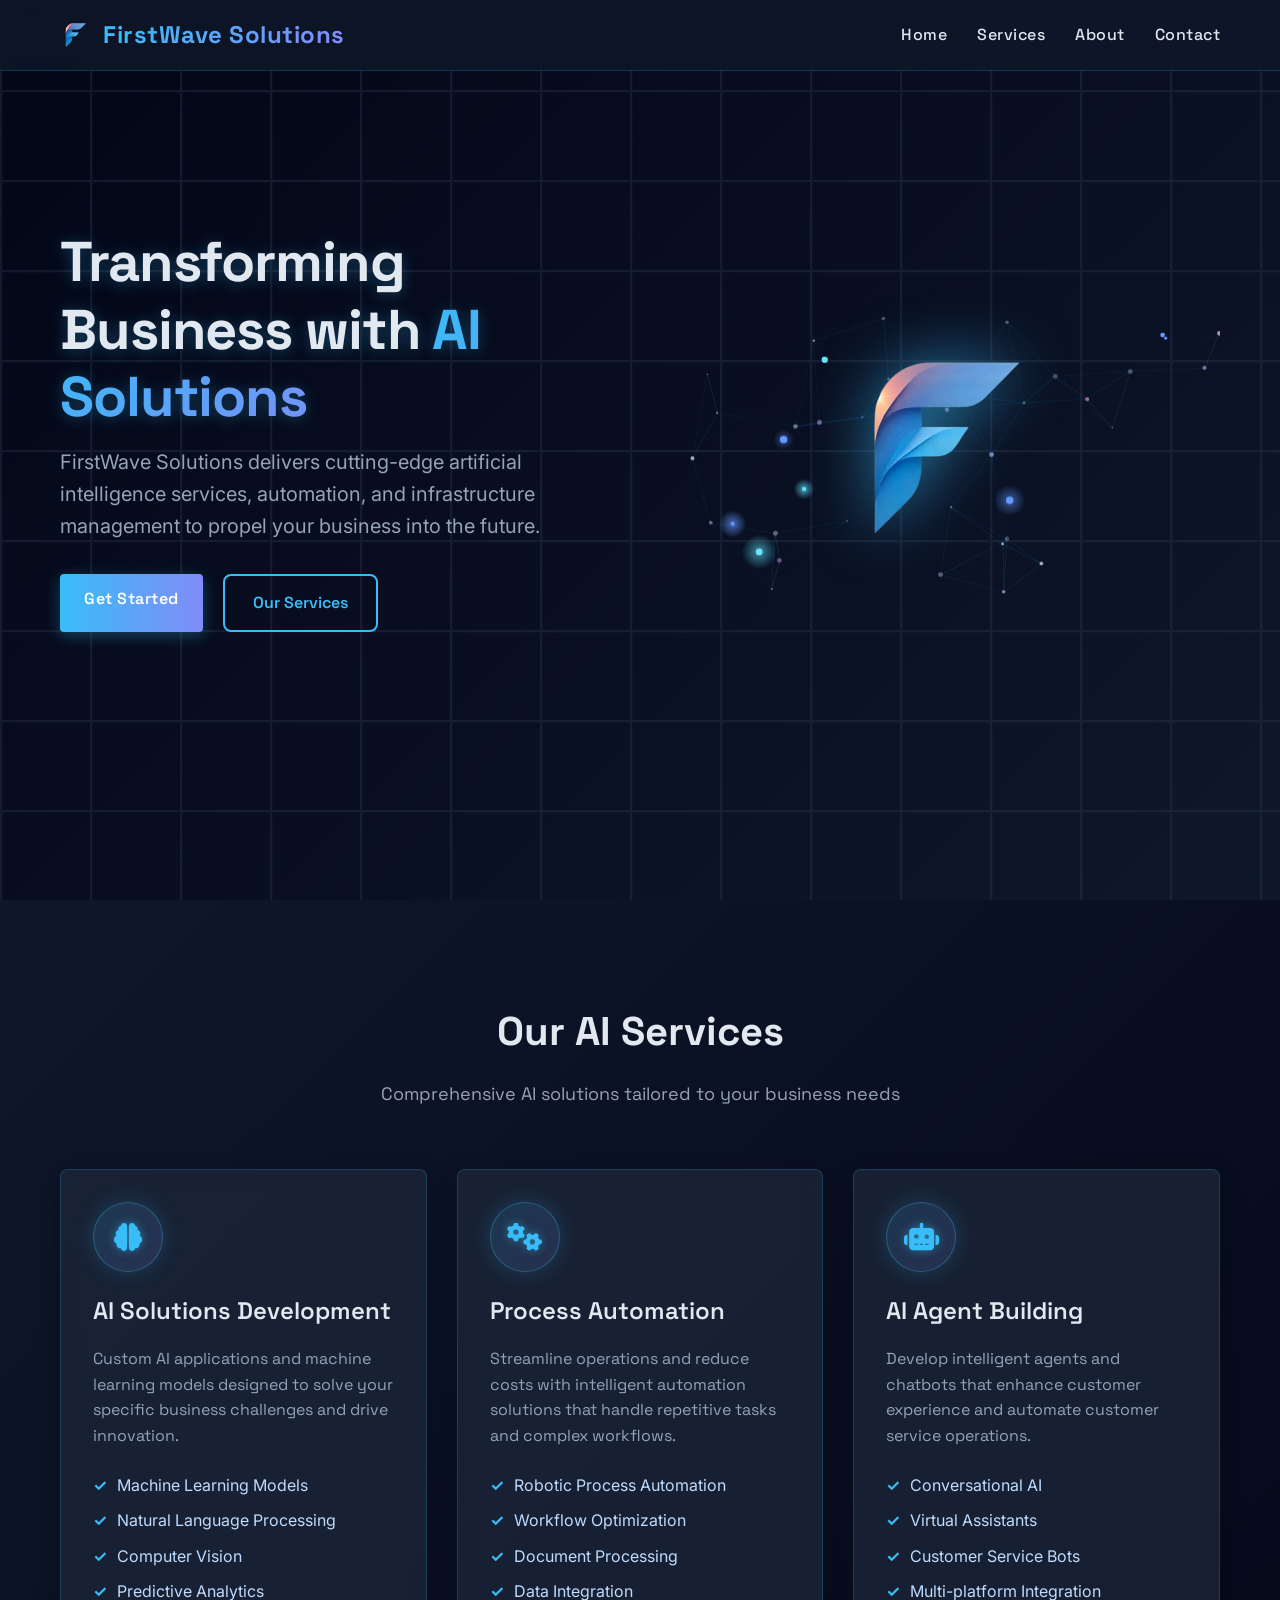
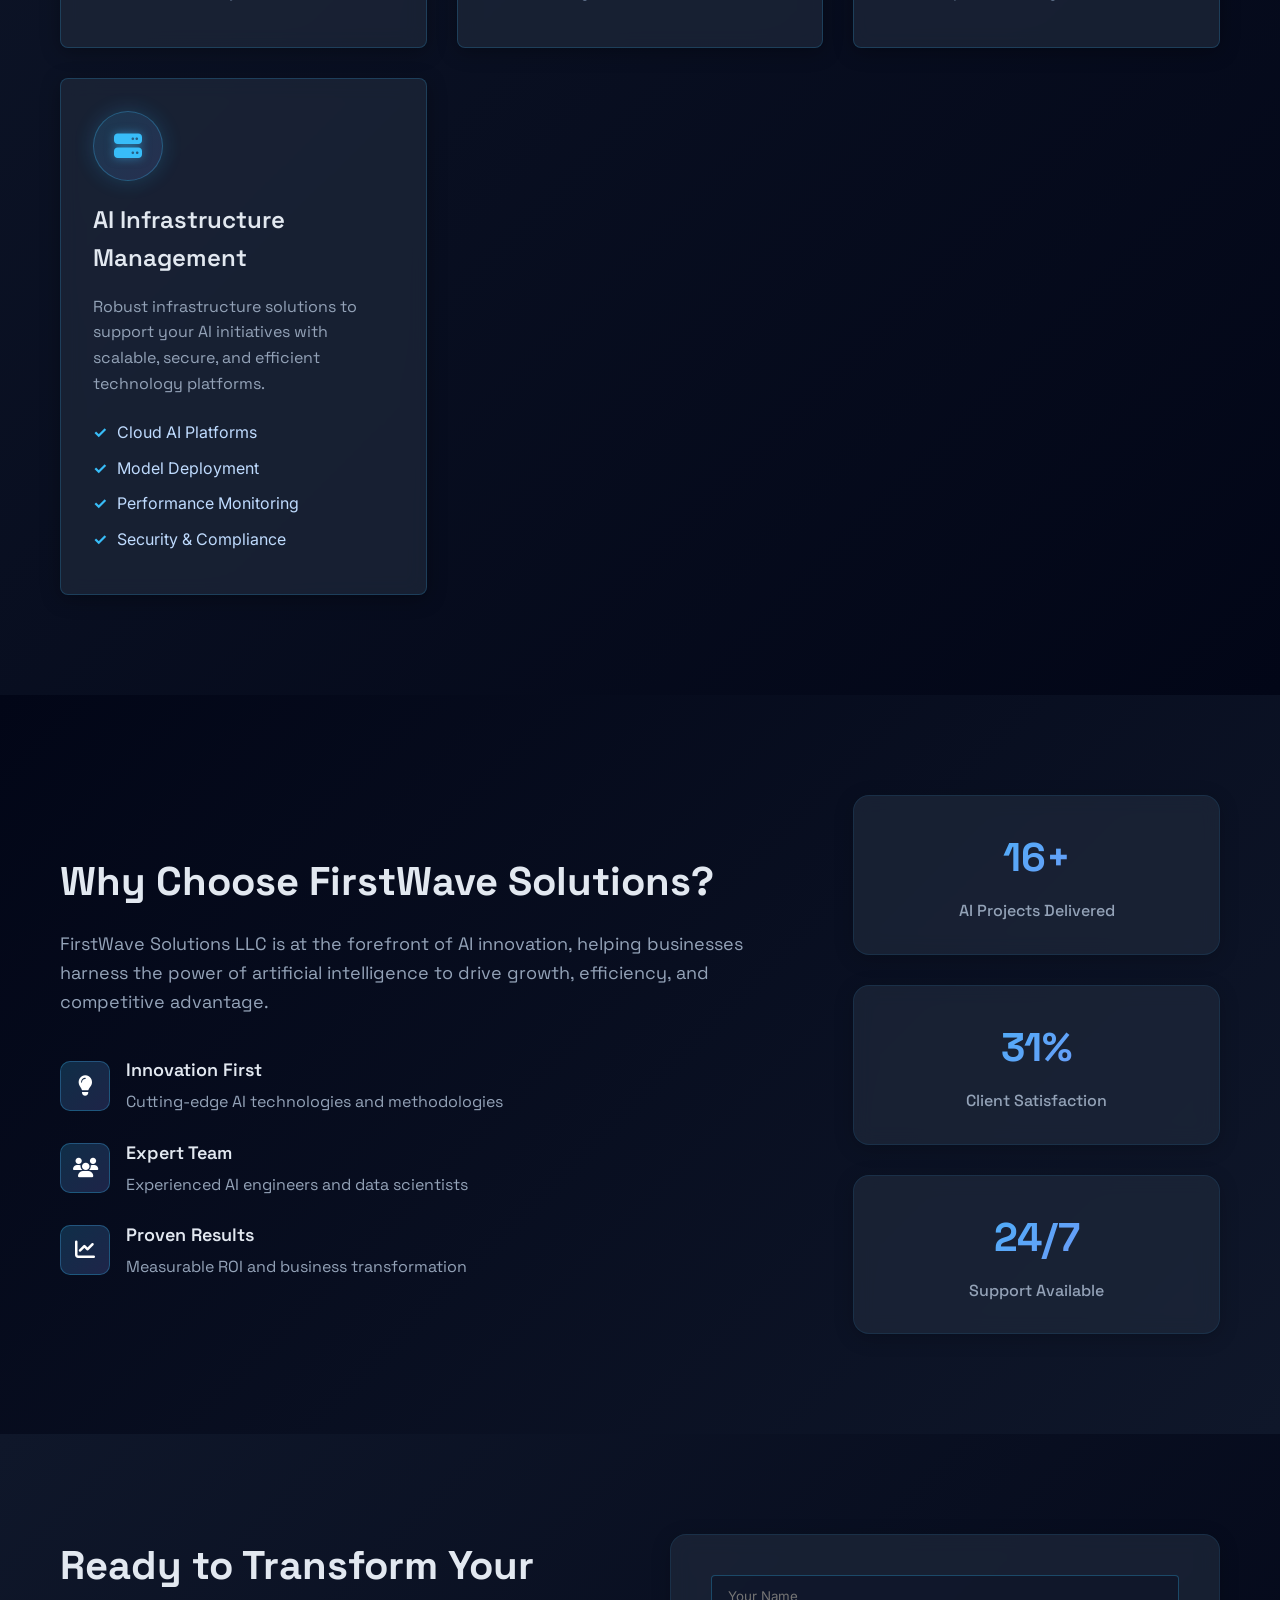
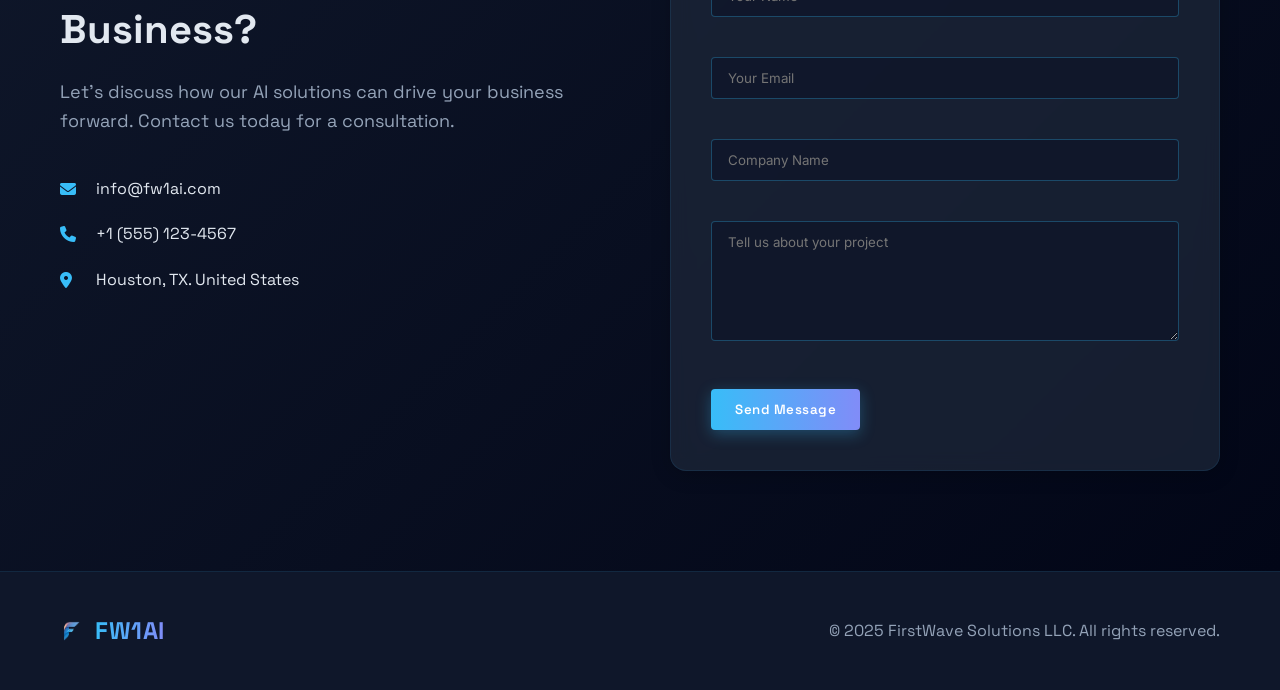
==== index.html @ af3d1470 "Initial commit of FW1AI website with dark theme" ====
<!DOCTYPE html>
<html lang="en">
<head>
    <meta charset="UTF-8">
    <meta name="viewport" content="width=device-width, initial-scale=1.0">
    <title>FirstWave Solutions - Advanced AI Technology & Solutions</title>
    <meta name="description" content="FirstWave Solutions LLC provides cutting-edge AI services, automation, agent building, and AI tech infrastructure management for businesses.">
    <link rel="stylesheet" href="styles.css">
    <link href="https://fonts.googleapis.com/css2?family=Inter:wght@300;400;500;600;700&family=Space+Grotesk:wght@400;500;600;700&display=swap" rel="stylesheet">
    <link rel="stylesheet" href="https://cdnjs.cloudflare.com/ajax/libs/font-awesome/6.4.0/css/all.min.css">
</head>
<body>
    <!-- Navigation -->
    <nav class="navbar">
        <div class="nav-container">
            <div class="nav-logo">
                <img src="assets/images/firstwave-logo.png" alt="FirstWave Solutions" class="logo">
                <span class="logo-text">FirstWave Solutions</span>
            </div>
            <div class="nav-menu">
                <a href="#home" class="nav-link">Home</a>
                <a href="#services" class="nav-link">Services</a>
                <a href="#about" class="nav-link">About</a>
                <a href="#contact" class="nav-link">Contact</a>
            </div>
            <div class="nav-toggle">
                <span class="bar"></span>
                <span class="bar"></span>
                <span class="bar"></span>
            </div>
        </div>
    </nav>

    <!-- Hero Section -->
    <section id="home" class="hero">
        <div class="hero-container">
            <div class="hero-content">
                <h1 class="hero-title">
                    Transforming Business with 
                    <span class="gradient-text">AI Solutions</span>
                </h1>
                <p class="hero-subtitle">
                    FirstWave Solutions delivers cutting-edge artificial intelligence services, 
                    automation, and infrastructure management to propel your business into the future.
                </p>
                <div class="hero-buttons">
                    <a href="#contact" class="btn btn-primary">Get Started</a>
                    <a href="#services" class="btn btn-secondary">Our Services</a>
                </div>
            </div>
            <div class="hero-visual">
                <div class="ai-animation">
                    <img src="assets/images/hero-ai-visual.png" alt="AI Neural Network Visualization" class="hero-ai-image">
                    <div class="floating-elements">
                        <div class="floating-particle"></div>
                        <div class="floating-particle"></div>
                        <div class="floating-particle"></div>
                        <div class="floating-particle"></div>
                    </div>
                </div>
            </div>
        </div>
    </section>

    <!-- Services Section -->
    <section id="services" class="services">
        <div class="container">
            <div class="section-header">
                <h2 class="section-title">Our AI Services</h2>
                <p class="section-subtitle">
                    Comprehensive AI solutions tailored to your business needs
                </p>
            </div>
            <div class="services-grid">
                <div class="service-card">
                    <div class="service-icon">
                        <i class="fas fa-brain"></i>
                    </div>
                    <h3 class="service-title">AI Solutions Development</h3>
                    <p class="service-description">
                        Custom AI applications and machine learning models designed to solve 
                        your specific business challenges and drive innovation.
                    </p>
                    <ul class="service-features">
                        <li>Machine Learning Models</li>
                        <li>Natural Language Processing</li>
                        <li>Computer Vision</li>
                        <li>Predictive Analytics</li>
                    </ul>
                </div>

                <div class="service-card">
                    <div class="service-icon">
                        <i class="fas fa-cogs"></i>
                    </div>
                    <h3 class="service-title">Process Automation</h3>
                    <p class="service-description">
                        Streamline operations and reduce costs with intelligent automation 
                        solutions that handle repetitive tasks and complex workflows.
                    </p>
                    <ul class="service-features">
                        <li>Robotic Process Automation</li>
                        <li>Workflow Optimization</li>
                        <li>Document Processing</li>
                        <li>Data Integration</li>
                    </ul>
                </div>

                <div class="service-card">
                    <div class="service-icon">
                        <i class="fas fa-robot"></i>
                    </div>
                    <h3 class="service-title">AI Agent Building</h3>
                    <p class="service-description">
                        Develop intelligent agents and chatbots that enhance customer 
                        experience and automate customer service operations.
                    </p>
                    <ul class="service-features">
                        <li>Conversational AI</li>
                        <li>Virtual Assistants</li>
                        <li>Customer Service Bots</li>
                        <li>Multi-platform Integration</li>
                    </ul>
                </div>

                <div class="service-card">
                    <div class="service-icon">
                        <i class="fas fa-server"></i>
                    </div>
                    <h3 class="service-title">AI Infrastructure Management</h3>
                    <p class="service-description">
                        Robust infrastructure solutions to support your AI initiatives 
                        with scalable, secure, and efficient technology platforms.
                    </p>
                    <ul class="service-features">
                        <li>Cloud AI Platforms</li>
                        <li>Model Deployment</li>
                        <li>Performance Monitoring</li>
                        <li>Security & Compliance</li>
                    </ul>
                </div>
            </div>
        </div>
    </section>

    <!-- About Section -->
    <section id="about" class="about">
        <div class="container">
            <div class="about-content">
                <div class="about-text">
                    <h2 class="section-title">Why Choose FirstWave Solutions?</h2>
                    <p class="about-description">
                        FirstWave Solutions LLC is at the forefront of AI innovation, helping businesses 
                        harness the power of artificial intelligence to drive growth, efficiency, and 
                        competitive advantage.
                    </p>
                    <div class="about-features">
                        <div class="feature-item">
                            <div class="feature-icon">
                                <i class="fas fa-lightbulb"></i>
                            </div>
                            <div class="feature-content">
                                <h4>Innovation First</h4>
                                <p>Cutting-edge AI technologies and methodologies</p>
                            </div>
                        </div>
                        <div class="feature-item">
                            <div class="feature-icon">
                                <i class="fas fa-users"></i>
                            </div>
                            <div class="feature-content">
                                <h4>Expert Team</h4>
                                <p>Experienced AI engineers and data scientists</p>
                            </div>
                        </div>
                        <div class="feature-item">
                            <div class="feature-icon">
                                <i class="fas fa-chart-line"></i>
                            </div>
                            <div class="feature-content">
                                <h4>Proven Results</h4>
                                <p>Measurable ROI and business transformation</p>
                            </div>
                        </div>
                    </div>
                </div>
                <div class="about-stats">
                    <div class="stat-item">
                        <div class="stat-number">50+</div>
                        <div class="stat-label">AI Projects Delivered</div>
                    </div>
                    <div class="stat-item">
                        <div class="stat-number">95%</div>
                        <div class="stat-label">Client Satisfaction</div>
                    </div>
                    <div class="stat-item">
                        <div class="stat-number">24/7</div>
                        <div class="stat-label">Support Available</div>
                    </div>
                </div>
            </div>
        </div>
    </section>

    <!-- Contact Section -->
    <section id="contact" class="contact">
        <div class="container">
            <div class="contact-content">
                <div class="contact-info">
                    <h2 class="section-title">Ready to Transform Your Business?</h2>
                    <p class="contact-description">
                        Let's discuss how our AI solutions can drive your business forward. 
                        Contact us today for a consultation.
                    </p>
                    <div class="contact-details">
                        <div class="contact-item">
                            <i class="fas fa-envelope"></i>
                            <span>info@fw1ai.com</span>
                        </div>
                        <div class="contact-item">
                            <i class="fas fa-phone"></i>
                            <span>+1 (555) 123-4567</span>
                        </div>
                        <div class="contact-item">
                            <i class="fas fa-map-marker-alt"></i>
                            <span>Houston, TX. United States</span>
                        </div>
                    </div>
                </div>
                <div class="contact-form">
                    <form id="contactForm" action="https://formspree.io/f/mwpqonzw" method="POST">
                        <div class="form-group">
                            <input type="text" id="name" name="name" placeholder="Your Name" required class="form-input">
                        </div>
                        <div class="form-group">
                            <input type="email" id="email" name="email" placeholder="Your Email" required class="form-input">
                        </div>
                        <div class="form-group">
                            <input type="text" id="company" name="company" placeholder="Company Name" class="form-input">
                        </div>
                        <div class="form-group">
                            <textarea id="message" name="message" placeholder="Tell us about your project" rows="5" required class="form-input"></textarea>
                        </div>
                        <!-- Anti-spam honeypot field -->
                        <div style="display: none;">
                            <input type="text" name="_gotcha">
                        </div>
                        <button type="submit" class="btn-primary">Send Message</button>
                    </form>
                </div>
            </div>
        </div>
    </section>

    <!-- Footer -->
    <footer class="footer">
        <div class="container">
            <div class="footer-content">
                <div class="footer-logo">
                    <img src="assets/images/firstwave-logo.png" alt="FirstWave Solutions" class="logo">
                    <span class="logo-text">FW1AI</span>
                </div>
                <div class="footer-text">
                    <p>&copy; 2025 FirstWave Solutions LLC. All rights reserved.</p>
                </div>
            </div>
        </div>
    </footer>

    <script src="script.js"></script>
</body>
</html>
---- styles.css ----
/* Reset and Base Styles */
:root {
    --primary: #38bdf8;
    --primary-dark: #0ea5e9;
    --secondary: #10b981;
    --dark: #0f172a;
    --darker: #020617;
    --light: #e2e8f0;
    --gray: #94a3b8;
    --border: #1e293b;
    --accent: #818cf8;
    --glow: rgba(56, 189, 248, 0.6);
}

* {
    margin: 0;
    padding: 0;
    box-sizing: border-box;
}

body {
    font-family: 'Space Grotesk', 'Inter', sans-serif;
    background-color: var(--dark);
    color: var(--light);
    line-height: 1.6;
    overflow-x: hidden;
    transition: background-color 0.3s ease, color 0.3s ease;
}

.container {
    max-width: 1200px;
    margin: 0 auto;
    padding: 0 20px;
}

/* Navigation */
.navbar {
    position: fixed;
    top: 0;
    width: 100%;
    background: rgba(15, 23, 42, 0.85);
    backdrop-filter: blur(10px);
    z-index: 1000;
    transition: all 0.3s ease;
    border-bottom: 1px solid rgba(59, 130, 246, 0.2);
}

.nav-container {
    max-width: 1200px;
    margin: 0 auto;
    padding: 0 20px;
    display: flex;
    justify-content: space-between;
    align-items: center;
    height: 70px;
}

.nav-logo {
    display: flex;
    align-items: center;
    gap: 12px;
}

.nav-logo .logo {
    height: 40px;
    width: auto;
}

.logo-text {
    font-size: 1.5rem;
    font-weight: 700;
    background: linear-gradient(90deg, var(--primary), var(--accent));
    -webkit-background-clip: text;
    background-clip: text;
    -webkit-text-fill-color: transparent;
    letter-spacing: 0.5px;
    font-family: 'Space Grotesk', sans-serif;
}

.nav-menu {
    display: flex;
    gap: 30px;
}

.nav-link {
    text-decoration: none;
    color: var(--light);
    font-weight: 500;
    transition: color 0.3s ease;
    position: relative;
    letter-spacing: 0.5px;
}

.nav-link:hover {
    color: var(--primary);
}

.nav-link::after {
    content: '';
    position: absolute;
    bottom: -5px;
    left: 0;
    width: 0;
    height: 2px;
    background: linear-gradient(135deg, var(--primary), var(--accent));
    transition: width 0.3s ease;
}

.nav-link:hover::after {
    width: 100%;
}

.nav-toggle {
    display: none;
    flex-direction: column;
    cursor: pointer;
}

.bar {
    width: 25px;
    height: 3px;
    background: var(--light);
    margin: 3px 0;
    transition: 0.3s;
}

/* Hero Section */
.hero {
    position: relative;
    min-height: 100vh;
    display: flex;
    align-items: center;
    background: linear-gradient(135deg, var(--darker) 0%, var(--dark) 100%);
    overflow: hidden;
}

.hero::before {
    content: '';
    position: absolute;
    top: 0;
    left: 0;
    right: 0;
    bottom: 0;
    background: url('data:image/svg+xml,<svg xmlns="http://www.w3.org/2000/svg" viewBox="0 0 100 100"><defs><pattern id="grid" width="10" height="10" patternUnits="userSpaceOnUse"><path d="M 10 0 L 0 0 0 10" fill="none" stroke="%23334155" stroke-width="0.5"/></pattern></defs><rect width="100" height="100" fill="url(%23grid)"/></svg>');
    opacity: 0.3;
}

.hero-container {
    max-width: 1200px;
    margin: 0 auto;
    padding: 0 20px;
    display: grid;
    grid-template-columns: 1fr 1fr;
    gap: 60px;
    align-items: center;
    position: relative;
    z-index: 1;
}

.hero-title {
    font-size: 3.5rem;
    font-weight: 700;
    margin-bottom: 1rem;
    color: var(--light);
    text-shadow: 0 2px 15px rgba(56, 189, 248, 0.3);
    letter-spacing: -0.02em;
    line-height: 1.2;
}

.gradient-text {
    background: linear-gradient(135deg, var(--primary), var(--accent));
    -webkit-background-clip: text;
    background-clip: text;
    -webkit-text-fill-color: transparent;
}

.hero-subtitle {
    font-size: 1.25rem;
    margin-bottom: 2rem;
    color: var(--gray);
    max-width: 600px;
    font-family: 'Inter', sans-serif;
    font-weight: 400;
}

.hero-buttons {
    display: flex;
    gap: 20px;
    margin-bottom: 40px;
}

.btn {
    padding: 14px 28px;
    border-radius: 8px;
    text-decoration: none;
    font-weight: 600;
    transition: all 0.3s ease;
    border: none;
    cursor: pointer;
    font-size: 16px;
    display: inline-flex;
    align-items: center;
    gap: 8px;
}

.btn-primary {
    background: linear-gradient(90deg, var(--primary), var(--accent));
    color: white;
    border: none;
    padding: 0.75rem 1.5rem;
    border-radius: 4px;
    font-weight: 600;
    transition: all 0.3s ease;
    display: inline-block;
    text-decoration: none;
    cursor: pointer;
    position: relative;
    overflow: hidden;
    z-index: 1;
    box-shadow: 0 4px 15px rgba(56, 189, 248, 0.3);
    font-family: 'Space Grotesk', sans-serif;
    letter-spacing: 0.5px;
}

.btn-primary::before {
    content: '';
    position: absolute;
    top: 0;
    left: 0;
    width: 100%;
    height: 100%;
    background: linear-gradient(90deg, var(--accent), var(--primary));
    z-index: -1;
    opacity: 0;
    transition: opacity 0.3s ease;
}

.btn-primary:hover {
    box-shadow: 0 5px 15px rgba(56, 189, 248, 0.4);
    transform: translateY(-2px);
}

.btn-primary:hover::before {
    opacity: 1;
}

.btn-secondary {
    background: transparent;
    color: var(--primary);
    border: 2px solid var(--primary);
}

.btn-secondary:hover {
    background: var(--primary);
    color: white;
    transform: translateY(-2px);
}

/* AI Animation */
.hero-visual {
    display: flex;
    justify-content: center;
    align-items: center;
}

.ai-animation {
    width: 500px;
    height: 500px;
    position: relative;
    display: flex;
    justify-content: center;
    align-items: center;
}

.hero-ai-image {
    width: 100%;
    height: 100%;
    object-fit: contain;
    animation: float 6s ease-in-out infinite;
    filter: drop-shadow(0 10px 30px rgba(59, 130, 246, 0.3));
}

.floating-elements {
    position: absolute;
    top: 0;
    left: 0;
    width: 100%;
    height: 100%;
    pointer-events: none;
}

.floating-particle {
    position: absolute;
    width: 8px;
    height: 8px;
    background: linear-gradient(135deg, var(--primary), var(--accent));
    border-radius: 50%;
    animation: floatParticle 4s ease-in-out infinite;
    opacity: 0.7;
    box-shadow: 0 0 15px rgba(56, 189, 248, 0.6);
}

.floating-particle:nth-child(1) {
    top: 20%;
    left: 10%;
    animation-delay: 0s;
    animation-duration: 5s;
}

.floating-particle:nth-child(2) {
    top: 60%;
    right: 15%;
    animation-delay: 1s;
    animation-duration: 4s;
}

.floating-particle:nth-child(3) {
    bottom: 30%;
    left: 20%;
    animation-delay: 2s;
    animation-duration: 6s;
}

.floating-particle:nth-child(4) {
    top: 40%;
    right: 30%;
    animation-delay: 3s;
    animation-duration: 4.5s;
}

@keyframes float {
    0%, 100% { 
        transform: translateY(0px) rotate(0deg);
    }
    50% { 
        transform: translateY(-20px) rotate(2deg);
    }
}

@keyframes floatParticle {
    0%, 100% { 
        transform: translateY(0px) scale(1);
        opacity: 0.7;
    }
    50% { 
        transform: translateY(-30px) scale(1.2);
        opacity: 1;
    }
}

/* Services Section */
.services {
    padding: 100px 0;
    background: linear-gradient(135deg, var(--dark) 0%, var(--darker) 100%);
    position: relative;
    overflow: hidden;
}

.section-header {
    text-align: center;
    margin-bottom: 60px;
}

.section-title {
    font-size: 2.5rem;
    font-weight: 700;
    color: var(--light);
    margin-bottom: 16px;
}

.section-subtitle {
    font-size: 1.125rem;
    color: var(--gray);
    max-width: 600px;
    margin: 0 auto;
}

.services-grid {
    display: grid;
    grid-template-columns: repeat(auto-fit, minmax(280px, 1fr));
    gap: 30px;
    margin-top: 40px;
}

.service-card {
    background: rgba(30, 41, 59, 0.7);
    border-radius: 8px;
    padding: 2rem;
    height: 100%;
    transition: transform 0.3s ease, box-shadow 0.3s ease, border-color 0.3s ease;
    border: 1px solid rgba(56, 189, 248, 0.2);
    backdrop-filter: blur(10px);
    position: relative;
    overflow: hidden;
    box-shadow: 0 4px 20px rgba(0, 0, 0, 0.3);
}

.service-card::before {
    content: '';
    position: absolute;
    top: 0;
    left: 0;
    width: 100%;
    height: 3px;
    background: linear-gradient(90deg, var(--primary), var(--accent));
    transform: scaleX(0);
    transform-origin: left;
    transition: transform 0.5s ease;
    opacity: 0.8;
}

.service-card:hover {
    transform: translateY(-5px);
    box-shadow: 0 10px 25px rgba(56, 189, 248, 0.2);
    border-color: rgba(56, 189, 248, 0.4);
}

.service-card:hover::before {
    transform: scaleX(1);
}

.service-icon {
    width: 70px;
    height: 70px;
    background: linear-gradient(135deg, rgba(56, 189, 248, 0.15), rgba(129, 140, 248, 0.15));
    border-radius: 50%;
    display: flex;
    align-items: center;
    justify-content: center;
    margin-bottom: 20px;
    border: 1px solid rgba(56, 189, 248, 0.3);
    box-shadow: 0 0 20px rgba(56, 189, 248, 0.2);
    transition: all 0.3s ease;
}

.service-card:hover .service-icon {
    transform: scale(1.05);
    box-shadow: 0 0 25px rgba(56, 189, 248, 0.4);
    border-color: rgba(56, 189, 248, 0.5);
}

.service-icon i {
    font-size: 28px;
    color: var(--primary);
    text-shadow: 0 0 10px rgba(56, 189, 248, 0.5);
}

.service-title {
    font-size: 1.5rem;
    font-weight: 600;
    color: var(--light);
    margin-bottom: 16px;
}

.service-description {
    color: var(--gray);
    margin-bottom: 24px;
    line-height: 1.6;
}

.service-features {
    list-style-type: none;
    color: var(--light);
    margin-top: 15px;
}

.service-features li {
    color: #bfdbfe;
    margin-bottom: 10px;
    position: relative;
    padding-left: 24px;
    font-family: 'Inter', sans-serif;
}

.service-features li::before {
    content: '✓';
    position: absolute;
    left: 0;
    color: var(--primary);
    font-weight: bold;
}

/* About Section */
.about {
    padding: 100px 0;
    background: linear-gradient(135deg, var(--darker) 0%, var(--dark) 100%);
    position: relative;
    overflow: hidden;
}

.about-content {
    display: grid;
    grid-template-columns: 2fr 1fr;
    gap: 60px;
    align-items: center;
}

.about-description {
    font-size: 1.125rem;
    color: var(--gray);
    margin-bottom: 40px;
    line-height: 1.6;
}

.about-features {
    display: flex;
    flex-direction: column;
    gap: 24px;
}

.feature-item {
    display: flex;
    align-items: center;
    gap: 16px;
}

.feature-icon {
    width: 50px;
    height: 50px;
    background: linear-gradient(135deg, rgba(56, 189, 248, 0.2), rgba(129, 140, 248, 0.2));
    border-radius: 10px;
    display: flex;
    align-items: center;
    justify-content: center;
    flex-shrink: 0;
    border: 1px solid rgba(56, 189, 248, 0.3);
}

.feature-icon i {
    font-size: 20px;
    color: white;
}

.feature-content h4 {
    font-size: 1.125rem;
    font-weight: 600;
    color: var(--light);
    margin-bottom: 4px;
}

.feature-content p {
    color: var(--gray);
}

.about-stats {
    display: flex;
    flex-direction: column;
    gap: 30px;
}

.stat-item {
    text-align: center;
    padding: 30px 20px;
    background: rgba(30, 41, 59, 0.7);
    border-radius: 16px;
    box-shadow: 0 4px 20px rgba(0, 0, 0, 0.2);
    border: 1px solid rgba(56, 189, 248, 0.1);
    backdrop-filter: blur(10px);
}

.stat-number {
    font-size: 2.5rem;
    font-weight: 700;
    background: linear-gradient(135deg, var(--primary), var(--accent));
    -webkit-background-clip: text;
    background-clip: text;
    -webkit-text-fill-color: transparent;
    margin-bottom: 8px;
}

.stat-label {
    color: var(--gray);
    font-weight: 500;
}

/* Contact Section */
.contact {
    padding: 100px 0;
    background: linear-gradient(135deg, var(--dark) 0%, var(--darker) 100%);
    position: relative;
    overflow: hidden;
}

.contact-content {
    display: grid;
    grid-template-columns: 1fr 1fr;
    gap: 60px;
    align-items: start;
}

.contact-description {
    font-size: 1.125rem;
    color: var(--gray);
    margin-bottom: 40px;
    line-height: 1.6;
}

.contact-details {
    display: flex;
    flex-direction: column;
    gap: 20px;
}

.contact-item {
    display: flex;
    align-items: center;
    gap: 16px;
    color: var(--light);
}

.contact-item i {
    width: 20px;
    color: var(--primary);
}

.contact-form {
    background: rgba(30, 41, 59, 0.7);
    padding: 40px;
    border-radius: 16px;
    border: 1px solid rgba(56, 189, 248, 0.1);
    backdrop-filter: blur(10px);
    box-shadow: 0 4px 20px rgba(0, 0, 0, 0.2);
}

.form-group {
    margin-bottom: 24px;
}

.form-input {
    width: 100%;
    padding: 0.75rem 1rem;
    border-radius: 4px;
    border: 1px solid rgba(56, 189, 248, 0.3);
    background-color: rgba(15, 23, 42, 0.8);
    color: var(--light);
    margin-bottom: 1rem;
    transition: border-color 0.3s ease, box-shadow 0.3s ease;
    font-family: 'Inter', sans-serif;
}

textarea.form-input {
    resize: vertical;
    min-height: 120px;
}

/* Form message styles */
.form-message {
    padding: 12px 16px;
    margin: 15px 0;
    border-radius: 4px;
    font-family: 'Inter', sans-serif;
    animation: fadeIn 0.3s ease;
    transition: opacity 0.5s ease;
}

.form-message-success {
    background-color: rgba(16, 185, 129, 0.15);
    border: 1px solid rgba(16, 185, 129, 0.3);
    color: #34d399;
}

.form-message-error {
    background-color: rgba(239, 68, 68, 0.15);
    border: 1px solid rgba(239, 68, 68, 0.3);
    color: #f87171;
}

.form-message-fade-out {
    opacity: 0;
}

@keyframes fadeIn {
    from { opacity: 0; transform: translateY(-10px); }
    to { opacity: 1; transform: translateY(0); }
}

.form-input:focus {
    outline: none;
    border-color: var(--primary);
    box-shadow: 0 0 0 3px rgba(56, 189, 248, 0.2);
    background-color: rgba(15, 23, 42, 0.95);
}

/* Footer */
.footer {
    background: #0f172a;
    padding: 40px 0;
    border-top: 1px solid rgba(56, 189, 248, 0.1);
}

.footer-content {
    display: flex;
    justify-content: space-between;
    align-items: center;
}

.footer-logo {
    display: flex;
    align-items: center;
    gap: 12px;
}

.footer-logo .logo {
    height: 30px;
    width: auto;
}

.footer-logo .logo-text {
    color: white;
}

.footer-text p {
    color: #94a3b8;
}

/* Responsive Design */
@media (max-width: 768px) {
    .nav-menu {
        position: fixed;
        left: -100%;
        top: 70px;
        flex-direction: column;
        background-color: white;
        width: 100%;
        text-align: center;
        transition: 0.3s;
        box-shadow: 0 10px 27px rgba(0, 0, 0, 0.05);
        padding: 20px 0;
    }

    .nav-menu.active {
        left: 0;
    }

    .nav-toggle {
        display: flex;
    }

    .hero-container {
        grid-template-columns: 1fr;
        text-align: center;
        gap: 40px;
    }

    .hero-title {
        font-size: 2.5rem;
    }

    .hero-buttons {
        justify-content: center;
        flex-wrap: wrap;
    }

    .ai-animation {
        width: 350px;
        height: 350px;
    }

    .about-content {
        grid-template-columns: 1fr;
        gap: 40px;
    }

    .about-stats {
        flex-direction: row;
        justify-content: space-around;
    }

    .contact-content {
        grid-template-columns: 1fr;
        gap: 40px;
    }

    .footer-content {
        flex-direction: column;
        gap: 20px;
        text-align: center;
    }

    .services-grid {
        grid-template-columns: 1fr;
    }
}

@media (max-width: 480px) {
    .hero-title {
        font-size: 2rem;
    }

    .section-title {
        font-size: 2rem;
    }

    .about-stats {
        flex-direction: column;
    }

    .contact-form {
        padding: 30px 20px;
    }
}
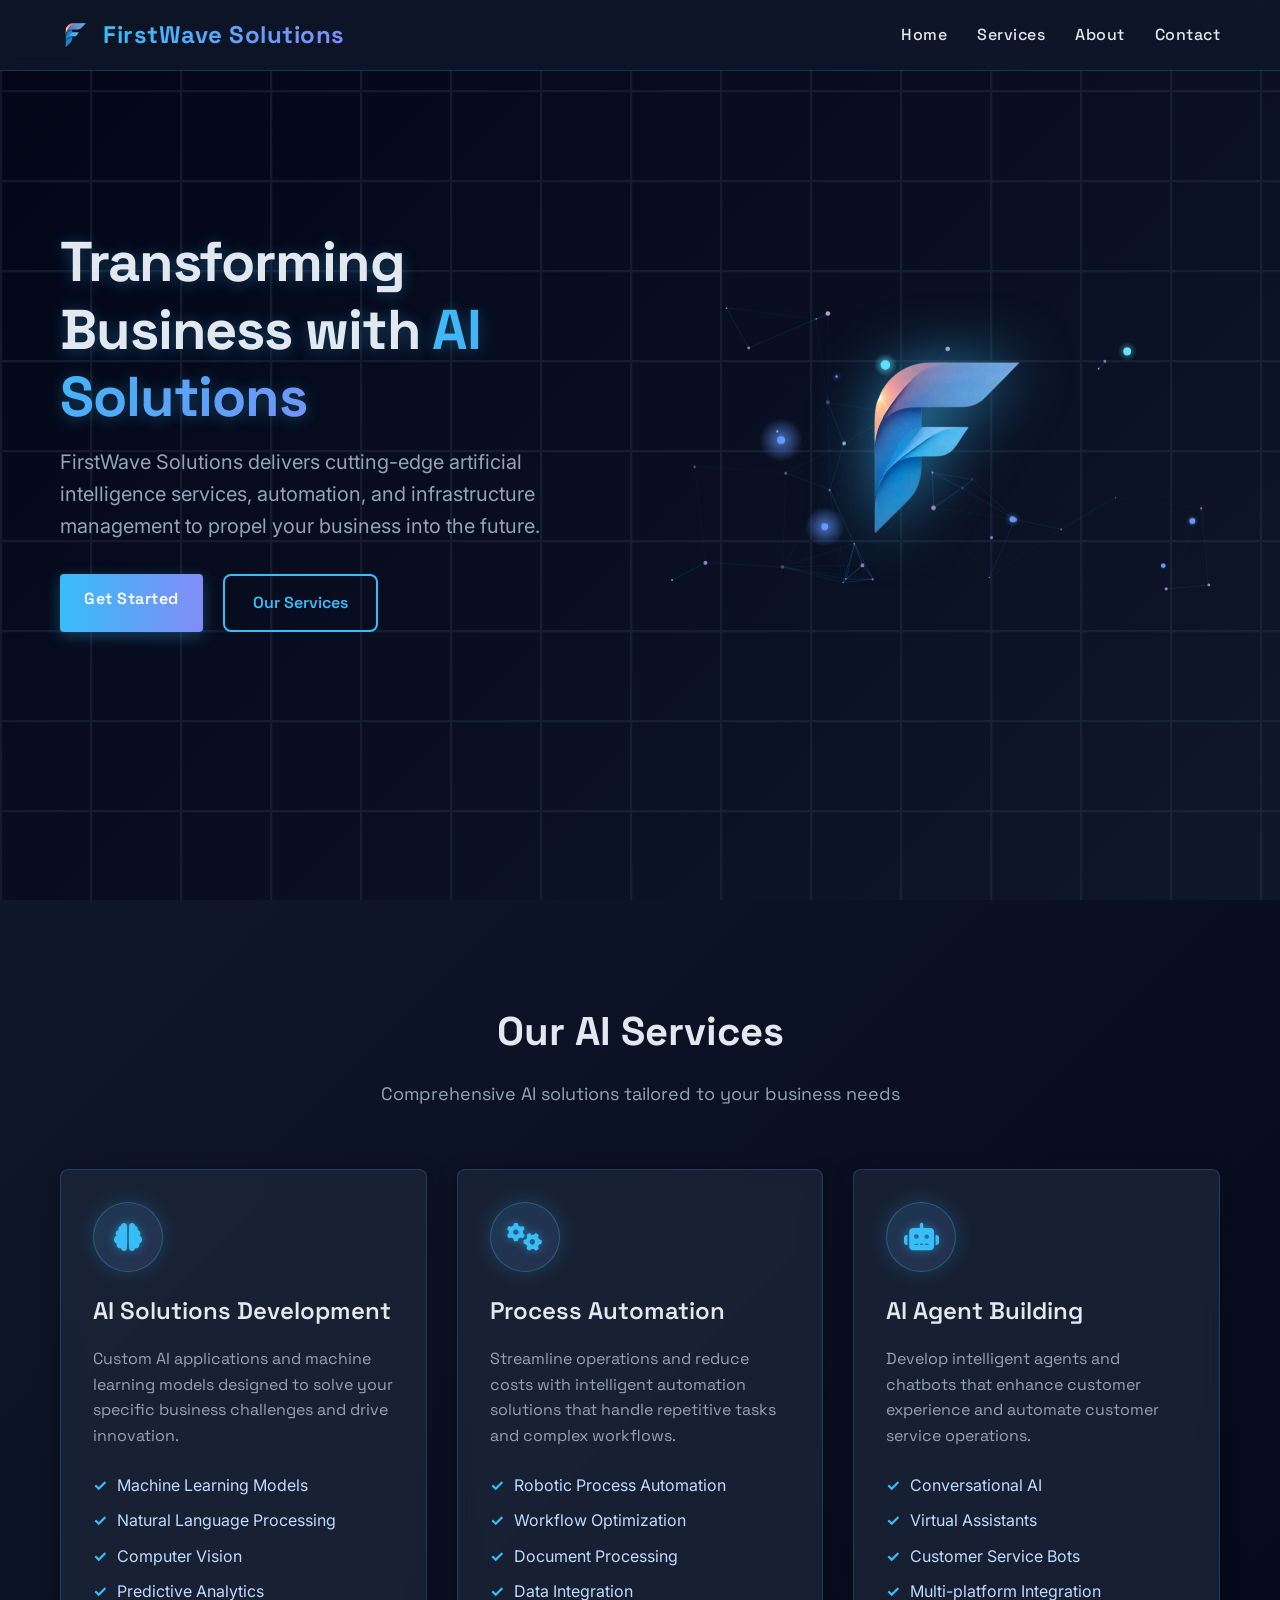
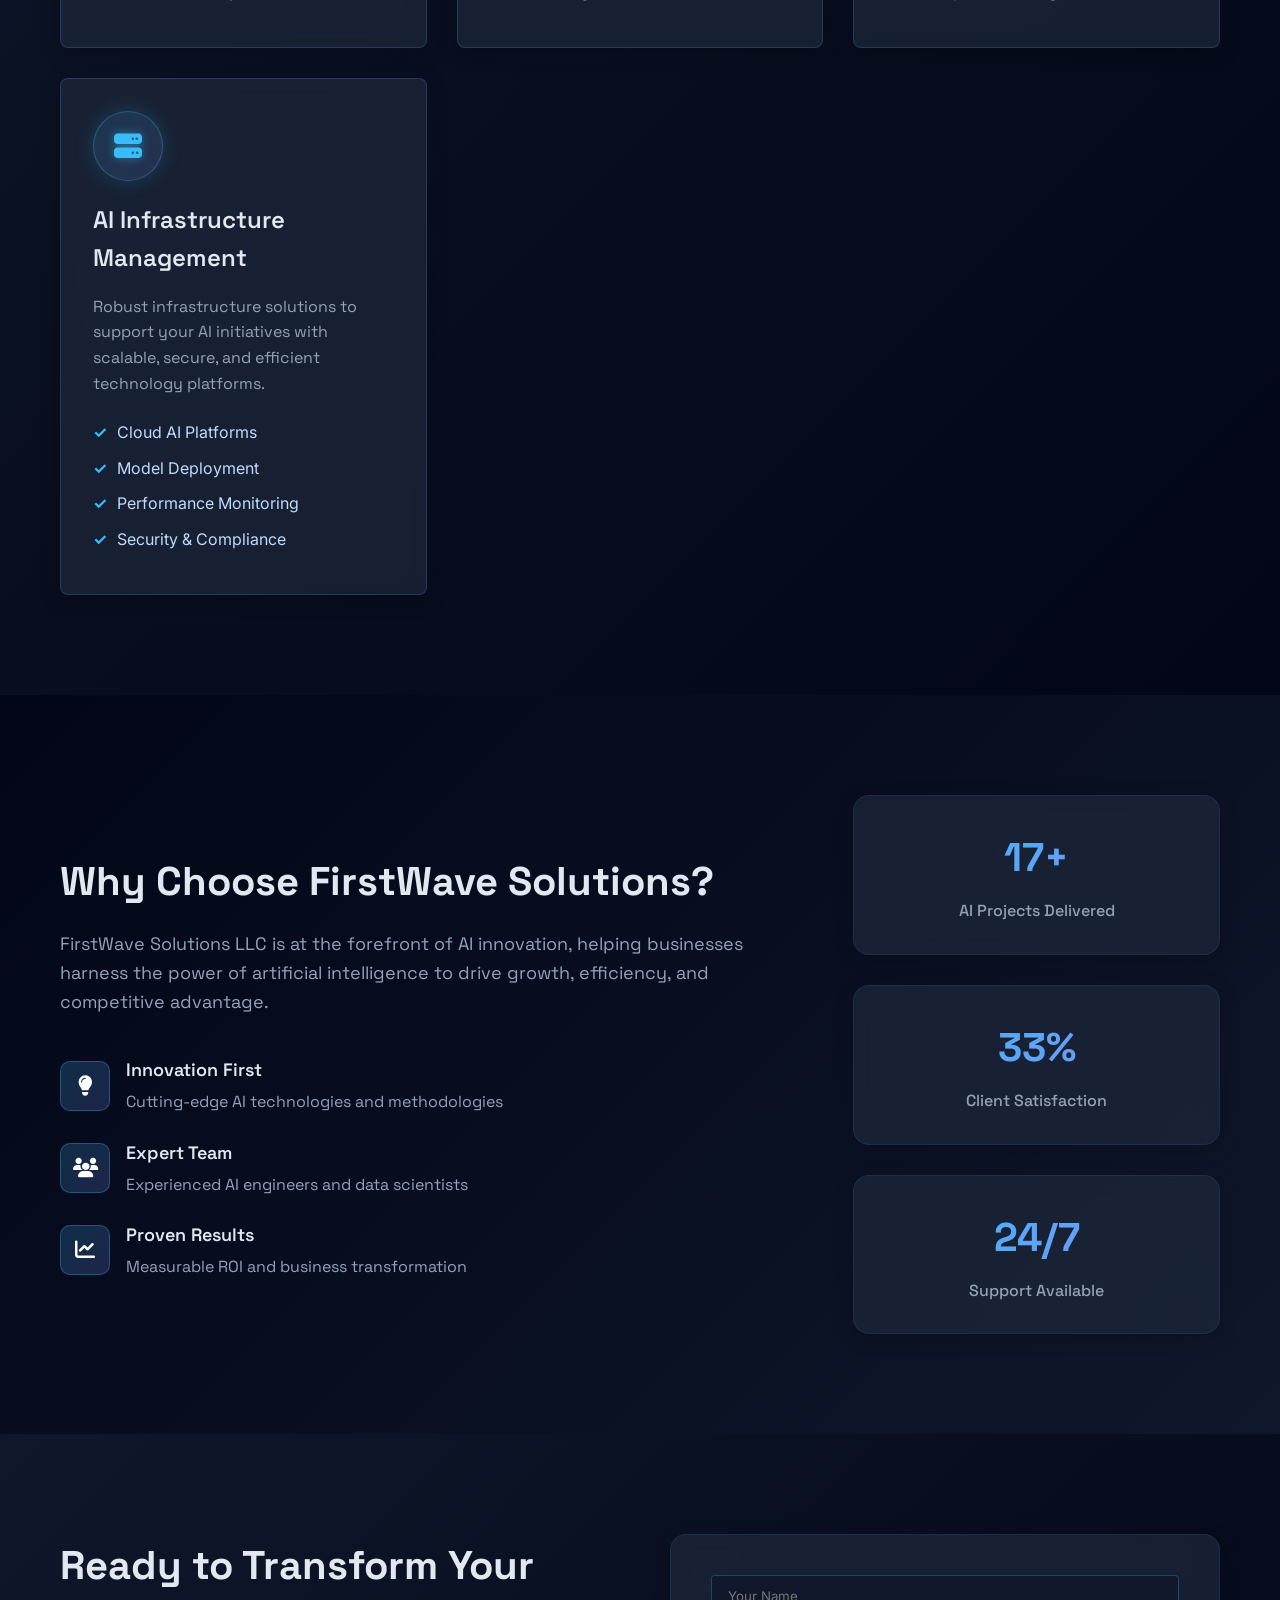
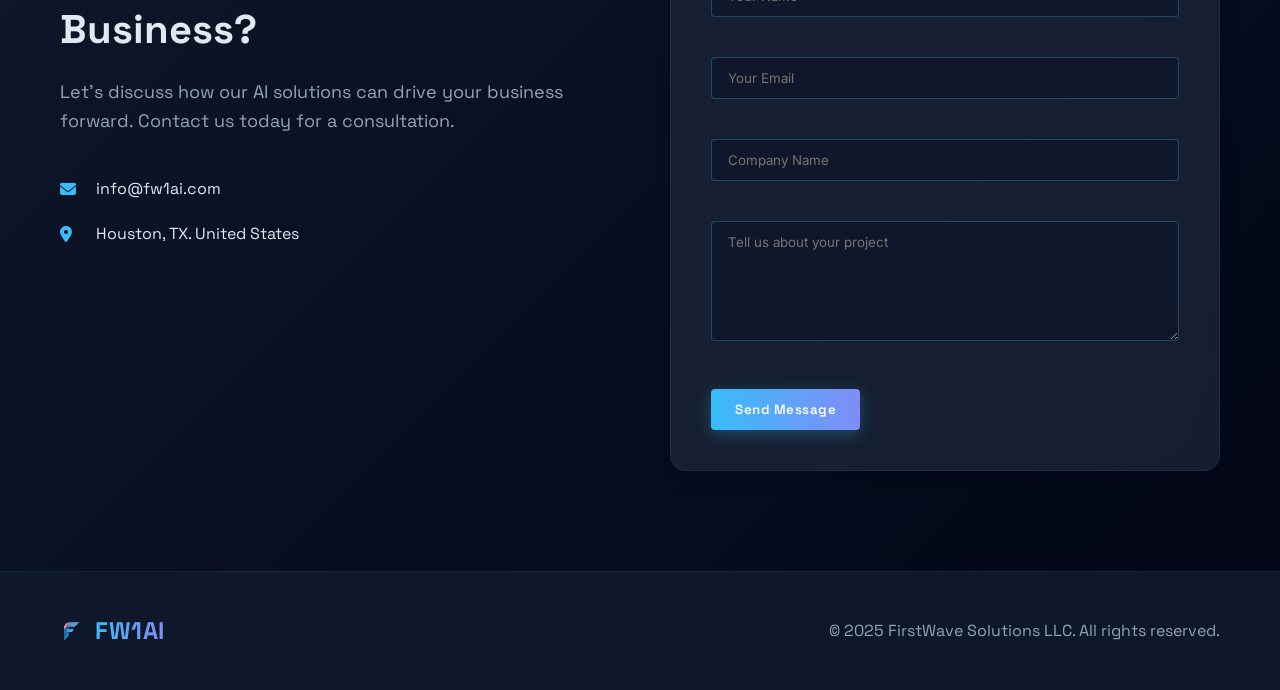
==== commit 55cf03c3: "Remove phone number from contact section" ====
--- a/index.html
+++ b/index.html
@@ -217,10 +217,7 @@
                             <i class="fas fa-envelope"></i>
                             <span>info@fw1ai.com</span>
                         </div>
-                        <div class="contact-item">
-                            <i class="fas fa-phone"></i>
-                            <span>+1 (555) 123-4567</span>
-                        </div>
+
                         <div class="contact-item">
                             <i class="fas fa-map-marker-alt"></i>
                             <span>Houston, TX. United States</span>
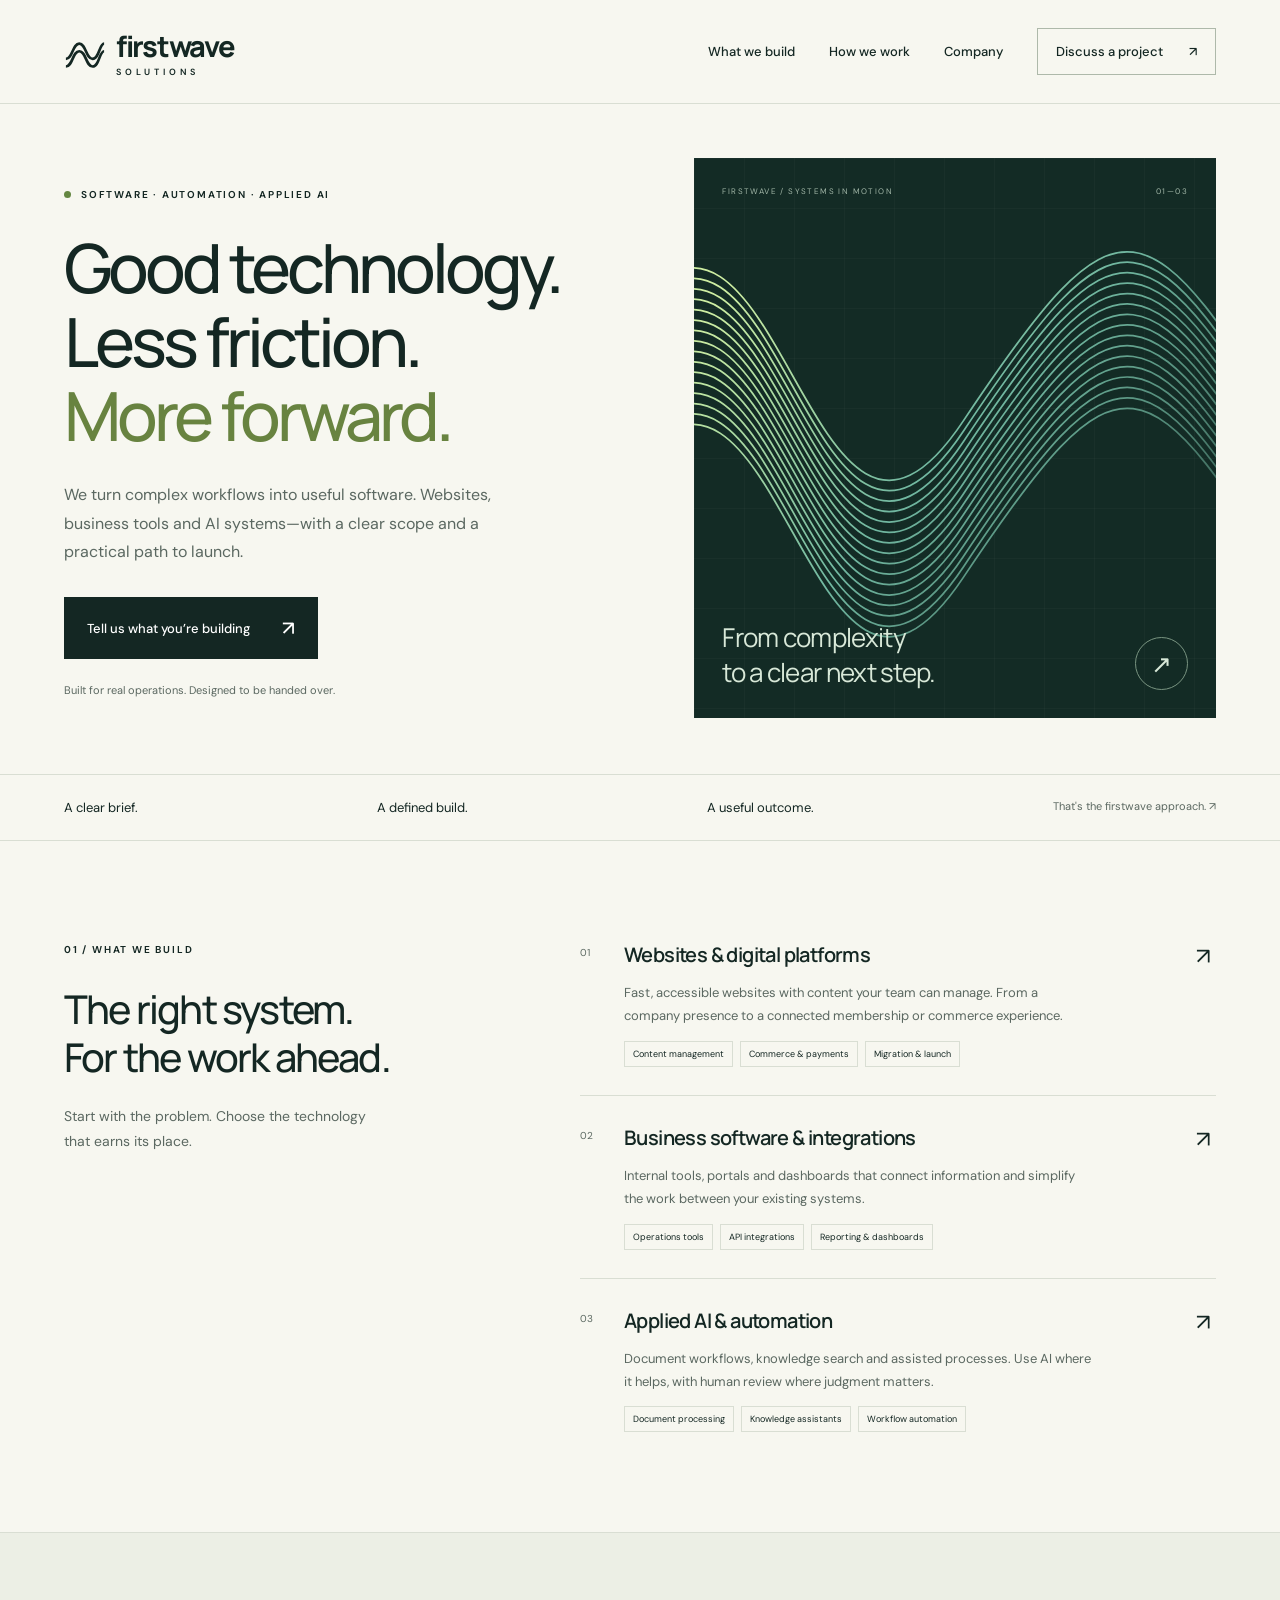
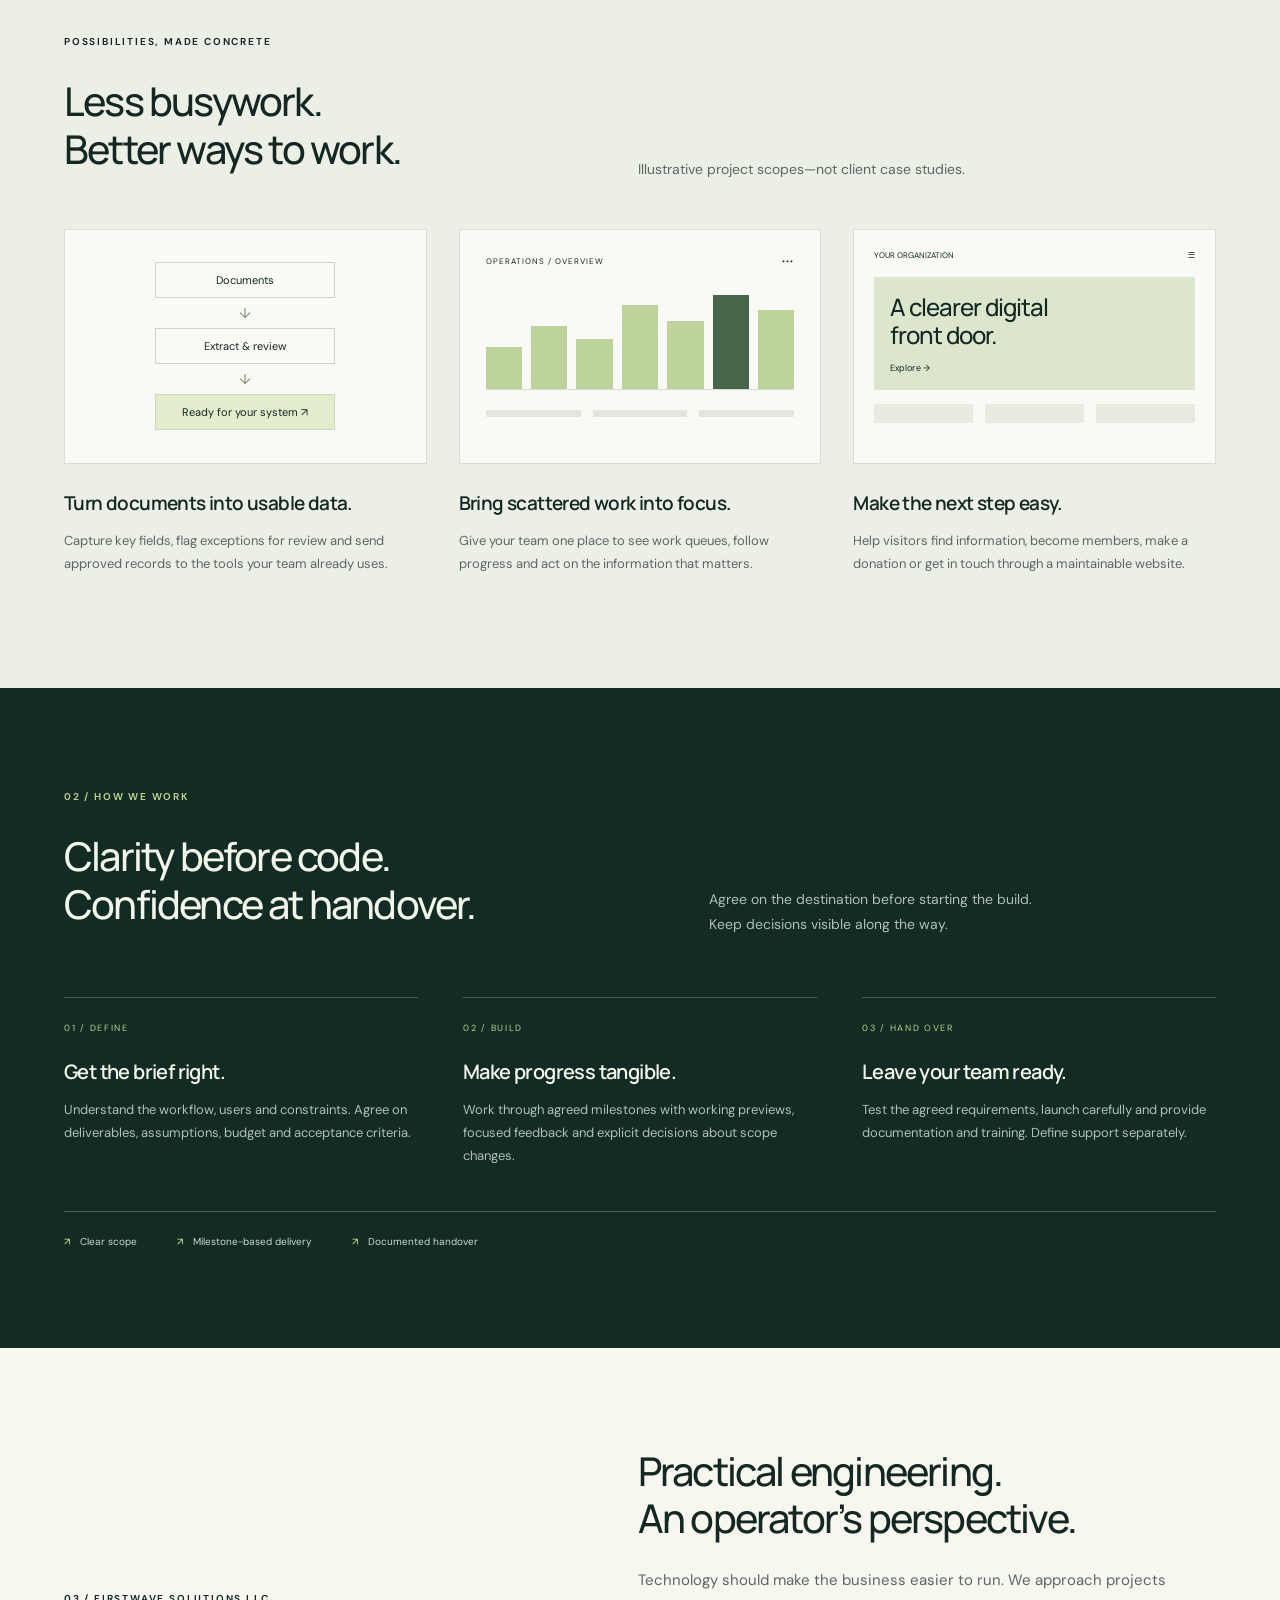
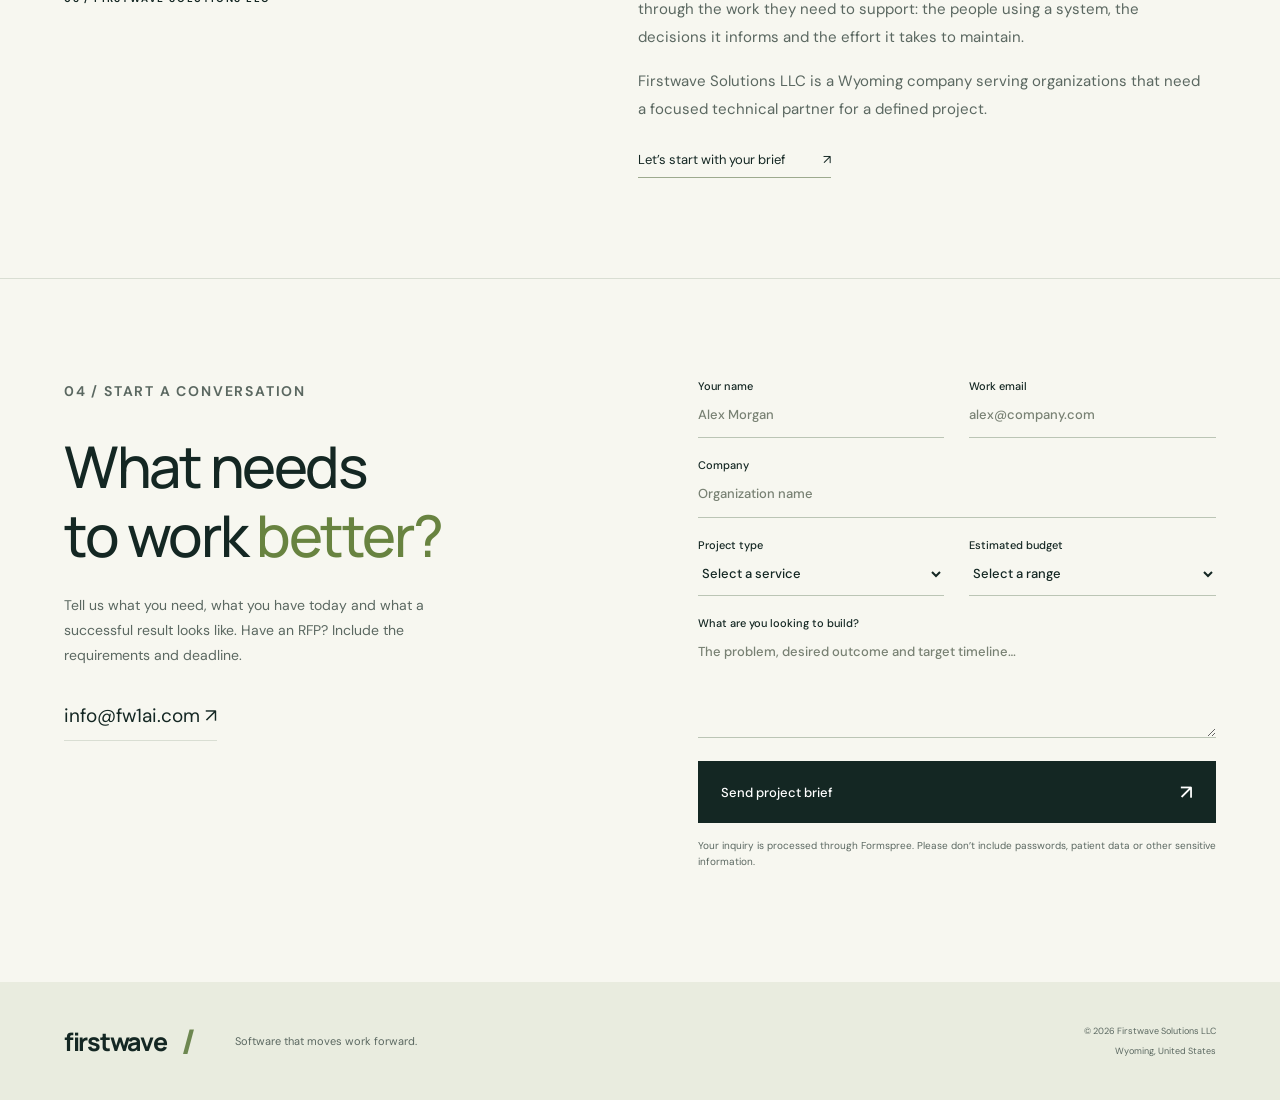
==== commit 97a4d5df: "Redesign Firstwave company site for scoped software and AI projects" ====
--- a/index.html
+++ b/index.html
@@ -1,270 +1,12 @@
-<!DOCTYPE html>
-<html lang="en">
-<head>
-    <meta charset="UTF-8">
-    <meta name="viewport" content="width=device-width, initial-scale=1.0">
-    <title>FirstWave Solutions - Advanced AI Technology & Solutions</title>
-    <meta name="description" content="FirstWave Solutions LLC provides cutting-edge AI services, automation, agent building, and AI tech infrastructure management for businesses.">
-    <link rel="stylesheet" href="styles.css">
-    <link href="https://fonts.googleapis.com/css2?family=Inter:wght@300;400;500;600;700&family=Space+Grotesk:wght@400;500;600;700&display=swap" rel="stylesheet">
-    <link rel="stylesheet" href="https://cdnjs.cloudflare.com/ajax/libs/font-awesome/6.4.0/css/all.min.css">
-</head>
-<body>
-    <!-- Navigation -->
-    <nav class="navbar">
-        <div class="nav-container">
-            <div class="nav-logo">
-                <img src="assets/images/firstwave-logo.png" alt="FirstWave Solutions" class="logo">
-                <span class="logo-text">FirstWave Solutions</span>
-            </div>
-            <div class="nav-menu">
-                <a href="#home" class="nav-link">Home</a>
-                <a href="#services" class="nav-link">Services</a>
-                <a href="#about" class="nav-link">About</a>
-                <a href="#contact" class="nav-link">Contact</a>
-            </div>
-            <div class="nav-toggle">
-                <span class="bar"></span>
-                <span class="bar"></span>
-                <span class="bar"></span>
-            </div>
-        </div>
-    </nav>
-
-    <!-- Hero Section -->
-    <section id="home" class="hero">
-        <div class="hero-container">
-            <div class="hero-content">
-                <h1 class="hero-title">
-                    Transforming Business with 
-                    <span class="gradient-text">AI Solutions</span>
-                </h1>
-                <p class="hero-subtitle">
-                    FirstWave Solutions delivers cutting-edge artificial intelligence services, 
-                    automation, and infrastructure management to propel your business into the future.
-                </p>
-                <div class="hero-buttons">
-                    <a href="#contact" class="btn btn-primary">Get Started</a>
-                    <a href="#services" class="btn btn-secondary">Our Services</a>
-                </div>
-            </div>
-            <div class="hero-visual">
-                <div class="ai-animation">
-                    <img src="assets/images/hero-ai-visual.png" alt="AI Neural Network Visualization" class="hero-ai-image">
-                    <div class="floating-elements">
-                        <div class="floating-particle"></div>
-                        <div class="floating-particle"></div>
-                        <div class="floating-particle"></div>
-                        <div class="floating-particle"></div>
-                    </div>
-                </div>
-            </div>
-        </div>
-    </section>
-
-    <!-- Services Section -->
-    <section id="services" class="services">
-        <div class="container">
-            <div class="section-header">
-                <h2 class="section-title">Our AI Services</h2>
-                <p class="section-subtitle">
-                    Comprehensive AI solutions tailored to your business needs
-                </p>
-            </div>
-            <div class="services-grid">
-                <div class="service-card">
-                    <div class="service-icon">
-                        <i class="fas fa-brain"></i>
-                    </div>
-                    <h3 class="service-title">AI Solutions Development</h3>
-                    <p class="service-description">
-                        Custom AI applications and machine learning models designed to solve 
-                        your specific business challenges and drive innovation.
-                    </p>
-                    <ul class="service-features">
-                        <li>Machine Learning Models</li>
-                        <li>Natural Language Processing</li>
-                        <li>Computer Vision</li>
-                        <li>Predictive Analytics</li>
-                    </ul>
-                </div>
-
-                <div class="service-card">
-                    <div class="service-icon">
-                        <i class="fas fa-cogs"></i>
-                    </div>
-                    <h3 class="service-title">Process Automation</h3>
-                    <p class="service-description">
-                        Streamline operations and reduce costs with intelligent automation 
-                        solutions that handle repetitive tasks and complex workflows.
-                    </p>
-                    <ul class="service-features">
-                        <li>Robotic Process Automation</li>
-                        <li>Workflow Optimization</li>
-                        <li>Document Processing</li>
-                        <li>Data Integration</li>
-                    </ul>
-                </div>
-
-                <div class="service-card">
-                    <div class="service-icon">
-                        <i class="fas fa-robot"></i>
-                    </div>
-                    <h3 class="service-title">AI Agent Building</h3>
-                    <p class="service-description">
-                        Develop intelligent agents and chatbots that enhance customer 
-                        experience and automate customer service operations.
-                    </p>
-                    <ul class="service-features">
-                        <li>Conversational AI</li>
-                        <li>Virtual Assistants</li>
-                        <li>Customer Service Bots</li>
-                        <li>Multi-platform Integration</li>
-                    </ul>
-                </div>
-
-                <div class="service-card">
-                    <div class="service-icon">
-                        <i class="fas fa-server"></i>
-                    </div>
-                    <h3 class="service-title">AI Infrastructure Management</h3>
-                    <p class="service-description">
-                        Robust infrastructure solutions to support your AI initiatives 
-                        with scalable, secure, and efficient technology platforms.
-                    </p>
-                    <ul class="service-features">
-                        <li>Cloud AI Platforms</li>
-                        <li>Model Deployment</li>
-                        <li>Performance Monitoring</li>
-                        <li>Security & Compliance</li>
-                    </ul>
-                </div>
-            </div>
-        </div>
-    </section>
-
-    <!-- About Section -->
-    <section id="about" class="about">
-        <div class="container">
-            <div class="about-content">
-                <div class="about-text">
-                    <h2 class="section-title">Why Choose FirstWave Solutions?</h2>
-                    <p class="about-description">
-                        FirstWave Solutions LLC is at the forefront of AI innovation, helping businesses 
-                        harness the power of artificial intelligence to drive growth, efficiency, and 
-                        competitive advantage.
-                    </p>
-                    <div class="about-features">
-                        <div class="feature-item">
-                            <div class="feature-icon">
-                                <i class="fas fa-lightbulb"></i>
-                            </div>
-                            <div class="feature-content">
-                                <h4>Innovation First</h4>
-                                <p>Cutting-edge AI technologies and methodologies</p>
-                            </div>
-                        </div>
-                        <div class="feature-item">
-                            <div class="feature-icon">
-                                <i class="fas fa-users"></i>
-                            </div>
-                            <div class="feature-content">
-                                <h4>Expert Team</h4>
-                                <p>Experienced AI engineers and data scientists</p>
-                            </div>
-                        </div>
-                        <div class="feature-item">
-                            <div class="feature-icon">
-                                <i class="fas fa-chart-line"></i>
-                            </div>
-                            <div class="feature-content">
-                                <h4>Proven Results</h4>
-                                <p>Measurable ROI and business transformation</p>
-                            </div>
-                        </div>
-                    </div>
-                </div>
-                <div class="about-stats">
-                    <div class="stat-item">
-                        <div class="stat-number">50+</div>
-                        <div class="stat-label">AI Projects Delivered</div>
-                    </div>
-                    <div class="stat-item">
-                        <div class="stat-number">95%</div>
-                        <div class="stat-label">Client Satisfaction</div>
-                    </div>
-                    <div class="stat-item">
-                        <div class="stat-number">24/7</div>
-                        <div class="stat-label">Support Available</div>
-                    </div>
-                </div>
-            </div>
-        </div>
-    </section>
-
-    <!-- Contact Section -->
-    <section id="contact" class="contact">
-        <div class="container">
-            <div class="contact-content">
-                <div class="contact-info">
-                    <h2 class="section-title">Ready to Transform Your Business?</h2>
-                    <p class="contact-description">
-                        Let's discuss how our AI solutions can drive your business forward. 
-                        Contact us today for a consultation.
-                    </p>
-                    <div class="contact-details">
-                        <div class="contact-item">
-                            <i class="fas fa-envelope"></i>
-                            <span>info@fw1ai.com</span>
-                        </div>
-
-                        <div class="contact-item">
-                            <i class="fas fa-map-marker-alt"></i>
-                            <span>Houston, TX. United States</span>
-                        </div>
-                    </div>
-                </div>
-                <div class="contact-form">
-                    <form id="contactForm" action="https://formspree.io/f/mwpqonzw" method="POST">
-                        <div class="form-group">
-                            <input type="text" id="name" name="name" placeholder="Your Name" required class="form-input">
-                        </div>
-                        <div class="form-group">
-                            <input type="email" id="email" name="email" placeholder="Your Email" required class="form-input">
-                        </div>
-                        <div class="form-group">
-                            <input type="text" id="company" name="company" placeholder="Company Name" class="form-input">
-                        </div>
-                        <div class="form-group">
-                            <textarea id="message" name="message" placeholder="Tell us about your project" rows="5" required class="form-input"></textarea>
-                        </div>
-                        <!-- Anti-spam honeypot field -->
-                        <div style="display: none;">
-                            <input type="text" name="_gotcha">
-                        </div>
-                        <button type="submit" class="btn-primary">Send Message</button>
-                    </form>
-                </div>
-            </div>
-        </div>
-    </section>
-
-    <!-- Footer -->
-    <footer class="footer">
-        <div class="container">
-            <div class="footer-content">
-                <div class="footer-logo">
-                    <img src="assets/images/firstwave-logo.png" alt="FirstWave Solutions" class="logo">
-                    <span class="logo-text">FW1AI</span>
-                </div>
-                <div class="footer-text">
-                    <p>&copy; 2025 FirstWave Solutions LLC. All rights reserved.</p>
-                </div>
-            </div>
-        </div>
-    </footer>
-
-    <script src="script.js"></script>
-</body>
-</html>
-
+<!doctype html>
+<html lang="en"><head><meta charset="utf-8"><meta name="viewport" content="width=device-width,initial-scale=1"><title>Firstwave Solutions — Software that moves work forward.</title><meta name="description" content="Firstwave Solutions LLC builds websites, business software and practical AI automations. Clear scope, milestone-based delivery and a thoughtful handover."><meta name="theme-color" content="#101c1a"><meta property="og:title" content="Firstwave Solutions — Software that moves work forward."><meta property="og:description" content="Websites. Business software. Applied AI. Built around the way your business works."><link rel="canonical" href="https://fw1ai.com/"><link rel="icon" href="favicon.svg" type="image/svg+xml"><link rel="stylesheet" href="styles.css"><script src="script.js" defer></script></head>
+<body><a class="skip" href="#main">Skip to content</a>
+<header><a class="brand" href="#" aria-label="Firstwave Solutions home"><svg viewBox="0 0 44 34" aria-hidden="true"><path d="M2 25C9 25 9 9 16 9s7 16 14 16 7-16 12-16M2 33C9 33 9 17 16 17s7 16 14 16 7-16 12-16"/></svg><span>firstwave<span class="brand-sub">SOLUTIONS</span></span></a><button class="menu" aria-expanded="false" aria-controls="navigation">Menu <span>+</span></button><nav id="navigation" aria-label="Main navigation"><a href="#capabilities">What we build</a><a href="#approach">How we work</a><a href="#company">Company</a><a class="nav-cta" href="#contact">Discuss a project <span>↗</span></a></nav></header>
+<main id="main"><section class="hero"><div class="hero-copy"><p class="eyebrow"><span class="dot"></span> SOFTWARE · AUTOMATION · APPLIED AI</p><h1>Good technology.<br>Less friction.<br><em>More forward.</em></h1><p class="intro">We turn complex workflows into useful software. Websites, business tools and AI systems—with a clear scope and a practical path to launch.</p><a class="button" href="#contact">Tell us what you’re building <span>↗</span></a><div class="hero-note">Built for real operations. Designed to be handed over.</div></div><div class="hero-art" aria-hidden="true"><div class="art-top"><span>FIRSTWAVE / SYSTEMS IN MOTION</span><span>01—03</span></div><svg class="waves" viewBox="0 0 600 620" fill="none"><defs><linearGradient id="wave" x1="70" y1="100" x2="540" y2="520" gradientUnits="userSpaceOnUse"><stop stop-color="#ceeea2"/><stop offset=".5" stop-color="#71b8a1"/><stop offset="1" stop-color="#365e52"/></linearGradient></defs><g stroke="url(#wave)" stroke-width="2"><path d="M-80 170C100-70 130 560 310 290S520 30 700 330"/><path d="M-80 182C100-58 130 572 310 302S520 42 700 342"/><path d="M-80 194C100-46 130 584 310 314S520 54 700 354"/><path d="M-80 206C100-34 130 596 310 326S520 66 700 366"/><path d="M-80 218C100-22 130 608 310 338S520 78 700 378"/><path d="M-80 230C100-10 130 620 310 350S520 90 700 390"/><path d="M-80 242C100 2 130 632 310 362S520 102 700 402"/><path d="M-80 254C100 14 130 644 310 374S520 114 700 414"/><path d="M-80 266C100 26 130 656 310 386S520 126 700 426"/><path d="M-80 278C100 38 130 668 310 398S520 138 700 438"/><path d="M-80 290C100 50 130 680 310 410S520 150 700 450"/><path d="M-80 302C100 62 130 692 310 422S520 162 700 462"/><path d="M-80 314C100 74 130 704 310 434S520 174 700 474"/><path d="M-80 326C100 86 130 716 310 446S520 186 700 486"/><path d="M-80 338C100 98 130 728 310 458S520 198 700 498"/><path d="M-80 350C100 110 130 740 310 470S520 210 700 510"/></g></svg><div class="art-bottom"><span>From complexity<br>to a clear next step.</span><span class="art-arrow">↗</span></div></div></section>
+<div class="principles"><span>A clear brief.</span><span>A defined build.</span><span>A useful outcome.</span><span>That's the firstwave approach. ↗</span></div>
+<section id="capabilities" class="section capabilities"><div class="section-heading"><p class="eyebrow">01 / WHAT WE BUILD</p><h2>The right system.<br>For the work ahead.</h2><p>Start with the problem. Choose the technology that earns its place.</p></div><div class="service-list"><article><span class="number">01</span><div><h3>Websites & digital platforms</h3><p>Fast, accessible websites with content your team can manage. From a company presence to a connected membership or commerce experience.</p><div class="tags"><span>Content management</span><span>Commerce & payments</span><span>Migration & launch</span></div></div><span class="service-arrow">↗</span></article><article><span class="number">02</span><div><h3>Business software & integrations</h3><p>Internal tools, portals and dashboards that connect information and simplify the work between your existing systems.</p><div class="tags"><span>Operations tools</span><span>API integrations</span><span>Reporting & dashboards</span></div></div><span class="service-arrow">↗</span></article><article><span class="number">03</span><div><h3>Applied AI & automation</h3><p>Document workflows, knowledge search and assisted processes. Use AI where it helps, with human review where judgment matters.</p><div class="tags"><span>Document processing</span><span>Knowledge assistants</span><span>Workflow automation</span></div></div><span class="service-arrow">↗</span></article></div></section>
+<section class="examples section"><div class="section-heading"><p class="eyebrow">POSSIBILITIES, MADE CONCRETE</p><h2>Less busywork.<br>Better ways to work.</h2><p>Illustrative project scopes—not client case studies.</p></div><div class="example-grid"><article><div class="mini flow"><span>Documents</span><b>↓</b><span>Extract & review</span><b>↓</b><span class="accent">Ready for your system ↗</span></div><h3>Turn documents into usable data.</h3><p>Capture key fields, flag exceptions for review and send approved records to the tools your team already uses.</p></article><article><div class="mini dashboard"><div class="mini-title">OPERATIONS / OVERVIEW <span>•••</span></div><div class="bars"><i></i><i></i><i></i><i></i><i></i><i></i><i></i></div><div class="mini-lines"><span></span><span></span><span></span></div></div><h3>Bring scattered work into focus.</h3><p>Give your team one place to see work queues, follow progress and act on the information that matters.</p></article><article><div class="mini web"><div class="web-nav">YOUR ORGANIZATION <span>☰</span></div><div class="web-block">A clearer digital<br>front door.<span>Explore →</span></div><div class="web-foot"><i></i><i></i><i></i></div></div><h3>Make the next step easy.</h3><p>Help visitors find information, become members, make a donation or get in touch through a maintainable website.</p></article></div></section>
+<section id="approach" class="approach section"><div class="section-heading"><p class="eyebrow">02 / HOW WE WORK</p><h2>Clarity before code.<br>Confidence at handover.</h2><p>Agree on the destination before starting the build. Keep decisions visible along the way.</p></div><div class="steps"><article><span>01 / DEFINE</span><h3>Get the brief right.</h3><p>Understand the workflow, users and constraints. Agree on deliverables, assumptions, budget and acceptance criteria.</p></article><article><span>02 / BUILD</span><h3>Make progress tangible.</h3><p>Work through agreed milestones with working previews, focused feedback and explicit decisions about scope changes.</p></article><article><span>03 / HAND OVER</span><h3>Leave your team ready.</h3><p>Test the agreed requirements, launch carefully and provide documentation and training. Define support separately.</p></article></div><div class="approach-bottom"><span>Clear scope</span><span>Milestone-based delivery</span><span>Documented handover</span></div></section>
+<section id="company" class="company section"><p class="eyebrow">03 / FIRSTWAVE SOLUTIONS LLC</p><div><h2>Practical engineering.<br>An operator’s perspective.</h2><p>Technology should make the business easier to run. We approach projects through the work they need to support: the people using a system, the decisions it informs and the effort it takes to maintain.</p><p>Firstwave Solutions LLC is a Wyoming company serving organizations that need a focused technical partner for a defined project.</p><a class="text-link" href="#contact">Let’s start with your brief <span>↗</span></a></div></section>
+<section id="contact" class="contact section"><div><p class="eyebrow">04 / START A CONVERSATION</p><h2>What needs<br>to work <em>better?</em></h2><p>Tell us what you need, what you have today and what a successful result looks like. Have an RFP? Include the requirements and deadline.</p><a class="email" href="mailto:info@fw1ai.com">info@fw1ai.com ↗</a></div><form id="contactForm" action="https://formspree.io/f/mwpqonzw" method="post"><div class="form-row"><label>Your name<input autocomplete="name" name="name" required placeholder="Alex Morgan"></label><label>Work email<input type="email" autocomplete="email" name="email" required placeholder="alex@company.com"></label></div><label>Company<input autocomplete="organization" name="company" placeholder="Organization name"></label><div class="form-row"><label>Project type<select name="project_type" required><option value="">Select a service</option><option>Website or digital platform</option><option>Business software or integration</option><option>AI or automation</option><option>RFP / other project</option></select></label><label>Estimated budget<select name="budget"><option value="">Select a range</option><option>Under $5,000</option><option>$5,000–$15,000</option><option>$15,000–$30,000</option><option>$30,000+</option><option>To be defined</option></select></label></div><label>What are you looking to build?<textarea name="message" rows="4" required placeholder="The problem, desired outcome and target timeline…"></textarea></label><input class="honey" name="_gotcha" tabindex="-1" autocomplete="off" aria-hidden="true"><button class="button" type="submit">Send project brief <span>↗</span></button><p class="form-note">Your inquiry is processed through Formspree. Please don’t include passwords, patient data or other sensitive information.</p><p id="formStatus" role="status" aria-live="polite"></p></form></section></main>
+<footer><a class="brand" href="#">firstwave<span class="footer-slash">/</span></a><p>Software that moves work forward.</p><div><span>© <span id="year">2026</span> Firstwave Solutions LLC</span><span>Wyoming, United States</span></div></footer></body></html>
--- a/styles.css
+++ b/styles.css
@@ -1,802 +1,2 @@
-/* Reset and Base Styles */
-:root {
-    --primary: #38bdf8;
-    --primary-dark: #0ea5e9;
-    --secondary: #10b981;
-    --dark: #0f172a;
-    --darker: #020617;
-    --light: #e2e8f0;
-    --gray: #94a3b8;
-    --border: #1e293b;
-    --accent: #818cf8;
-    --glow: rgba(56, 189, 248, 0.6);
-}
-
-* {
-    margin: 0;
-    padding: 0;
-    box-sizing: border-box;
-}
-
-body {
-    font-family: 'Space Grotesk', 'Inter', sans-serif;
-    background-color: var(--dark);
-    color: var(--light);
-    line-height: 1.6;
-    overflow-x: hidden;
-    transition: background-color 0.3s ease, color 0.3s ease;
-}
-
-.container {
-    max-width: 1200px;
-    margin: 0 auto;
-    padding: 0 20px;
-}
-
-/* Navigation */
-.navbar {
-    position: fixed;
-    top: 0;
-    width: 100%;
-    background: rgba(15, 23, 42, 0.85);
-    backdrop-filter: blur(10px);
-    z-index: 1000;
-    transition: all 0.3s ease;
-    border-bottom: 1px solid rgba(59, 130, 246, 0.2);
-}
-
-.nav-container {
-    max-width: 1200px;
-    margin: 0 auto;
-    padding: 0 20px;
-    display: flex;
-    justify-content: space-between;
-    align-items: center;
-    height: 70px;
-}
-
-.nav-logo {
-    display: flex;
-    align-items: center;
-    gap: 12px;
-}
-
-.nav-logo .logo {
-    height: 40px;
-    width: auto;
-}
-
-.logo-text {
-    font-size: 1.5rem;
-    font-weight: 700;
-    background: linear-gradient(90deg, var(--primary), var(--accent));
-    -webkit-background-clip: text;
-    background-clip: text;
-    -webkit-text-fill-color: transparent;
-    letter-spacing: 0.5px;
-    font-family: 'Space Grotesk', sans-serif;
-}
-
-.nav-menu {
-    display: flex;
-    gap: 30px;
-}
-
-.nav-link {
-    text-decoration: none;
-    color: var(--light);
-    font-weight: 500;
-    transition: color 0.3s ease;
-    position: relative;
-    letter-spacing: 0.5px;
-}
-
-.nav-link:hover {
-    color: var(--primary);
-}
-
-.nav-link::after {
-    content: '';
-    position: absolute;
-    bottom: -5px;
-    left: 0;
-    width: 0;
-    height: 2px;
-    background: linear-gradient(135deg, var(--primary), var(--accent));
-    transition: width 0.3s ease;
-}
-
-.nav-link:hover::after {
-    width: 100%;
-}
-
-.nav-toggle {
-    display: none;
-    flex-direction: column;
-    cursor: pointer;
-}
-
-.bar {
-    width: 25px;
-    height: 3px;
-    background: var(--light);
-    margin: 3px 0;
-    transition: 0.3s;
-}
-
-/* Hero Section */
-.hero {
-    position: relative;
-    min-height: 100vh;
-    display: flex;
-    align-items: center;
-    background: linear-gradient(135deg, var(--darker) 0%, var(--dark) 100%);
-    overflow: hidden;
-}
-
-.hero::before {
-    content: '';
-    position: absolute;
-    top: 0;
-    left: 0;
-    right: 0;
-    bottom: 0;
-    background: url('data:image/svg+xml,<svg xmlns="http://www.w3.org/2000/svg" viewBox="0 0 100 100"><defs><pattern id="grid" width="10" height="10" patternUnits="userSpaceOnUse"><path d="M 10 0 L 0 0 0 10" fill="none" stroke="%23334155" stroke-width="0.5"/></pattern></defs><rect width="100" height="100" fill="url(%23grid)"/></svg>');
-    opacity: 0.3;
-}
-
-.hero-container {
-    max-width: 1200px;
-    margin: 0 auto;
-    padding: 0 20px;
-    display: grid;
-    grid-template-columns: 1fr 1fr;
-    gap: 60px;
-    align-items: center;
-    position: relative;
-    z-index: 1;
-}
-
-.hero-title {
-    font-size: 3.5rem;
-    font-weight: 700;
-    margin-bottom: 1rem;
-    color: var(--light);
-    text-shadow: 0 2px 15px rgba(56, 189, 248, 0.3);
-    letter-spacing: -0.02em;
-    line-height: 1.2;
-}
-
-.gradient-text {
-    background: linear-gradient(135deg, var(--primary), var(--accent));
-    -webkit-background-clip: text;
-    background-clip: text;
-    -webkit-text-fill-color: transparent;
-}
-
-.hero-subtitle {
-    font-size: 1.25rem;
-    margin-bottom: 2rem;
-    color: var(--gray);
-    max-width: 600px;
-    font-family: 'Inter', sans-serif;
-    font-weight: 400;
-}
-
-.hero-buttons {
-    display: flex;
-    gap: 20px;
-    margin-bottom: 40px;
-}
-
-.btn {
-    padding: 14px 28px;
-    border-radius: 8px;
-    text-decoration: none;
-    font-weight: 600;
-    transition: all 0.3s ease;
-    border: none;
-    cursor: pointer;
-    font-size: 16px;
-    display: inline-flex;
-    align-items: center;
-    gap: 8px;
-}
-
-.btn-primary {
-    background: linear-gradient(90deg, var(--primary), var(--accent));
-    color: white;
-    border: none;
-    padding: 0.75rem 1.5rem;
-    border-radius: 4px;
-    font-weight: 600;
-    transition: all 0.3s ease;
-    display: inline-block;
-    text-decoration: none;
-    cursor: pointer;
-    position: relative;
-    overflow: hidden;
-    z-index: 1;
-    box-shadow: 0 4px 15px rgba(56, 189, 248, 0.3);
-    font-family: 'Space Grotesk', sans-serif;
-    letter-spacing: 0.5px;
-}
-
-.btn-primary::before {
-    content: '';
-    position: absolute;
-    top: 0;
-    left: 0;
-    width: 100%;
-    height: 100%;
-    background: linear-gradient(90deg, var(--accent), var(--primary));
-    z-index: -1;
-    opacity: 0;
-    transition: opacity 0.3s ease;
-}
-
-.btn-primary:hover {
-    box-shadow: 0 5px 15px rgba(56, 189, 248, 0.4);
-    transform: translateY(-2px);
-}
-
-.btn-primary:hover::before {
-    opacity: 1;
-}
-
-.btn-secondary {
-    background: transparent;
-    color: var(--primary);
-    border: 2px solid var(--primary);
-}
-
-.btn-secondary:hover {
-    background: var(--primary);
-    color: white;
-    transform: translateY(-2px);
-}
-
-/* AI Animation */
-.hero-visual {
-    display: flex;
-    justify-content: center;
-    align-items: center;
-}
-
-.ai-animation {
-    width: 500px;
-    height: 500px;
-    position: relative;
-    display: flex;
-    justify-content: center;
-    align-items: center;
-}
-
-.hero-ai-image {
-    width: 100%;
-    height: 100%;
-    object-fit: contain;
-    animation: float 6s ease-in-out infinite;
-    filter: drop-shadow(0 10px 30px rgba(59, 130, 246, 0.3));
-}
-
-.floating-elements {
-    position: absolute;
-    top: 0;
-    left: 0;
-    width: 100%;
-    height: 100%;
-    pointer-events: none;
-}
-
-.floating-particle {
-    position: absolute;
-    width: 8px;
-    height: 8px;
-    background: linear-gradient(135deg, var(--primary), var(--accent));
-    border-radius: 50%;
-    animation: floatParticle 4s ease-in-out infinite;
-    opacity: 0.7;
-    box-shadow: 0 0 15px rgba(56, 189, 248, 0.6);
-}
-
-.floating-particle:nth-child(1) {
-    top: 20%;
-    left: 10%;
-    animation-delay: 0s;
-    animation-duration: 5s;
-}
-
-.floating-particle:nth-child(2) {
-    top: 60%;
-    right: 15%;
-    animation-delay: 1s;
-    animation-duration: 4s;
-}
-
-.floating-particle:nth-child(3) {
-    bottom: 30%;
-    left: 20%;
-    animation-delay: 2s;
-    animation-duration: 6s;
-}
-
-.floating-particle:nth-child(4) {
-    top: 40%;
-    right: 30%;
-    animation-delay: 3s;
-    animation-duration: 4.5s;
-}
-
-@keyframes float {
-    0%, 100% { 
-        transform: translateY(0px) rotate(0deg);
-    }
-    50% { 
-        transform: translateY(-20px) rotate(2deg);
-    }
-}
-
-@keyframes floatParticle {
-    0%, 100% { 
-        transform: translateY(0px) scale(1);
-        opacity: 0.7;
-    }
-    50% { 
-        transform: translateY(-30px) scale(1.2);
-        opacity: 1;
-    }
-}
-
-/* Services Section */
-.services {
-    padding: 100px 0;
-    background: linear-gradient(135deg, var(--dark) 0%, var(--darker) 100%);
-    position: relative;
-    overflow: hidden;
-}
-
-.section-header {
-    text-align: center;
-    margin-bottom: 60px;
-}
-
-.section-title {
-    font-size: 2.5rem;
-    font-weight: 700;
-    color: var(--light);
-    margin-bottom: 16px;
-}
-
-.section-subtitle {
-    font-size: 1.125rem;
-    color: var(--gray);
-    max-width: 600px;
-    margin: 0 auto;
-}
-
-.services-grid {
-    display: grid;
-    grid-template-columns: repeat(auto-fit, minmax(280px, 1fr));
-    gap: 30px;
-    margin-top: 40px;
-}
-
-.service-card {
-    background: rgba(30, 41, 59, 0.7);
-    border-radius: 8px;
-    padding: 2rem;
-    height: 100%;
-    transition: transform 0.3s ease, box-shadow 0.3s ease, border-color 0.3s ease;
-    border: 1px solid rgba(56, 189, 248, 0.2);
-    backdrop-filter: blur(10px);
-    position: relative;
-    overflow: hidden;
-    box-shadow: 0 4px 20px rgba(0, 0, 0, 0.3);
-}
-
-.service-card::before {
-    content: '';
-    position: absolute;
-    top: 0;
-    left: 0;
-    width: 100%;
-    height: 3px;
-    background: linear-gradient(90deg, var(--primary), var(--accent));
-    transform: scaleX(0);
-    transform-origin: left;
-    transition: transform 0.5s ease;
-    opacity: 0.8;
-}
-
-.service-card:hover {
-    transform: translateY(-5px);
-    box-shadow: 0 10px 25px rgba(56, 189, 248, 0.2);
-    border-color: rgba(56, 189, 248, 0.4);
-}
-
-.service-card:hover::before {
-    transform: scaleX(1);
-}
-
-.service-icon {
-    width: 70px;
-    height: 70px;
-    background: linear-gradient(135deg, rgba(56, 189, 248, 0.15), rgba(129, 140, 248, 0.15));
-    border-radius: 50%;
-    display: flex;
-    align-items: center;
-    justify-content: center;
-    margin-bottom: 20px;
-    border: 1px solid rgba(56, 189, 248, 0.3);
-    box-shadow: 0 0 20px rgba(56, 189, 248, 0.2);
-    transition: all 0.3s ease;
-}
-
-.service-card:hover .service-icon {
-    transform: scale(1.05);
-    box-shadow: 0 0 25px rgba(56, 189, 248, 0.4);
-    border-color: rgba(56, 189, 248, 0.5);
-}
-
-.service-icon i {
-    font-size: 28px;
-    color: var(--primary);
-    text-shadow: 0 0 10px rgba(56, 189, 248, 0.5);
-}
-
-.service-title {
-    font-size: 1.5rem;
-    font-weight: 600;
-    color: var(--light);
-    margin-bottom: 16px;
-}
-
-.service-description {
-    color: var(--gray);
-    margin-bottom: 24px;
-    line-height: 1.6;
-}
-
-.service-features {
-    list-style-type: none;
-    color: var(--light);
-    margin-top: 15px;
-}
-
-.service-features li {
-    color: #bfdbfe;
-    margin-bottom: 10px;
-    position: relative;
-    padding-left: 24px;
-    font-family: 'Inter', sans-serif;
-}
-
-.service-features li::before {
-    content: '✓';
-    position: absolute;
-    left: 0;
-    color: var(--primary);
-    font-weight: bold;
-}
-
-/* About Section */
-.about {
-    padding: 100px 0;
-    background: linear-gradient(135deg, var(--darker) 0%, var(--dark) 100%);
-    position: relative;
-    overflow: hidden;
-}
-
-.about-content {
-    display: grid;
-    grid-template-columns: 2fr 1fr;
-    gap: 60px;
-    align-items: center;
-}
-
-.about-description {
-    font-size: 1.125rem;
-    color: var(--gray);
-    margin-bottom: 40px;
-    line-height: 1.6;
-}
-
-.about-features {
-    display: flex;
-    flex-direction: column;
-    gap: 24px;
-}
-
-.feature-item {
-    display: flex;
-    align-items: center;
-    gap: 16px;
-}
-
-.feature-icon {
-    width: 50px;
-    height: 50px;
-    background: linear-gradient(135deg, rgba(56, 189, 248, 0.2), rgba(129, 140, 248, 0.2));
-    border-radius: 10px;
-    display: flex;
-    align-items: center;
-    justify-content: center;
-    flex-shrink: 0;
-    border: 1px solid rgba(56, 189, 248, 0.3);
-}
-
-.feature-icon i {
-    font-size: 20px;
-    color: white;
-}
-
-.feature-content h4 {
-    font-size: 1.125rem;
-    font-weight: 600;
-    color: var(--light);
-    margin-bottom: 4px;
-}
-
-.feature-content p {
-    color: var(--gray);
-}
-
-.about-stats {
-    display: flex;
-    flex-direction: column;
-    gap: 30px;
-}
-
-.stat-item {
-    text-align: center;
-    padding: 30px 20px;
-    background: rgba(30, 41, 59, 0.7);
-    border-radius: 16px;
-    box-shadow: 0 4px 20px rgba(0, 0, 0, 0.2);
-    border: 1px solid rgba(56, 189, 248, 0.1);
-    backdrop-filter: blur(10px);
-}
-
-.stat-number {
-    font-size: 2.5rem;
-    font-weight: 700;
-    background: linear-gradient(135deg, var(--primary), var(--accent));
-    -webkit-background-clip: text;
-    background-clip: text;
-    -webkit-text-fill-color: transparent;
-    margin-bottom: 8px;
-}
-
-.stat-label {
-    color: var(--gray);
-    font-weight: 500;
-}
-
-/* Contact Section */
-.contact {
-    padding: 100px 0;
-    background: linear-gradient(135deg, var(--dark) 0%, var(--darker) 100%);
-    position: relative;
-    overflow: hidden;
-}
-
-.contact-content {
-    display: grid;
-    grid-template-columns: 1fr 1fr;
-    gap: 60px;
-    align-items: start;
-}
-
-.contact-description {
-    font-size: 1.125rem;
-    color: var(--gray);
-    margin-bottom: 40px;
-    line-height: 1.6;
-}
-
-.contact-details {
-    display: flex;
-    flex-direction: column;
-    gap: 20px;
-}
-
-.contact-item {
-    display: flex;
-    align-items: center;
-    gap: 16px;
-    color: var(--light);
-}
-
-.contact-item i {
-    width: 20px;
-    color: var(--primary);
-}
-
-.contact-form {
-    background: rgba(30, 41, 59, 0.7);
-    padding: 40px;
-    border-radius: 16px;
-    border: 1px solid rgba(56, 189, 248, 0.1);
-    backdrop-filter: blur(10px);
-    box-shadow: 0 4px 20px rgba(0, 0, 0, 0.2);
-}
-
-.form-group {
-    margin-bottom: 24px;
-}
-
-.form-input {
-    width: 100%;
-    padding: 0.75rem 1rem;
-    border-radius: 4px;
-    border: 1px solid rgba(56, 189, 248, 0.3);
-    background-color: rgba(15, 23, 42, 0.8);
-    color: var(--light);
-    margin-bottom: 1rem;
-    transition: border-color 0.3s ease, box-shadow 0.3s ease;
-    font-family: 'Inter', sans-serif;
-}
-
-textarea.form-input {
-    resize: vertical;
-    min-height: 120px;
-}
-
-/* Form message styles */
-.form-message {
-    padding: 12px 16px;
-    margin: 15px 0;
-    border-radius: 4px;
-    font-family: 'Inter', sans-serif;
-    animation: fadeIn 0.3s ease;
-    transition: opacity 0.5s ease;
-}
-
-.form-message-success {
-    background-color: rgba(16, 185, 129, 0.15);
-    border: 1px solid rgba(16, 185, 129, 0.3);
-    color: #34d399;
-}
-
-.form-message-error {
-    background-color: rgba(239, 68, 68, 0.15);
-    border: 1px solid rgba(239, 68, 68, 0.3);
-    color: #f87171;
-}
-
-.form-message-fade-out {
-    opacity: 0;
-}
-
-@keyframes fadeIn {
-    from { opacity: 0; transform: translateY(-10px); }
-    to { opacity: 1; transform: translateY(0); }
-}
-
-.form-input:focus {
-    outline: none;
-    border-color: var(--primary);
-    box-shadow: 0 0 0 3px rgba(56, 189, 248, 0.2);
-    background-color: rgba(15, 23, 42, 0.95);
-}
-
-/* Footer */
-.footer {
-    background: #0f172a;
-    padding: 40px 0;
-    border-top: 1px solid rgba(56, 189, 248, 0.1);
-}
-
-.footer-content {
-    display: flex;
-    justify-content: space-between;
-    align-items: center;
-}
-
-.footer-logo {
-    display: flex;
-    align-items: center;
-    gap: 12px;
-}
-
-.footer-logo .logo {
-    height: 30px;
-    width: auto;
-}
-
-.footer-logo .logo-text {
-    color: white;
-}
-
-.footer-text p {
-    color: #94a3b8;
-}
-
-/* Responsive Design */
-@media (max-width: 768px) {
-    .nav-menu {
-        position: fixed;
-        left: -100%;
-        top: 70px;
-        flex-direction: column;
-        background-color: white;
-        width: 100%;
-        text-align: center;
-        transition: 0.3s;
-        box-shadow: 0 10px 27px rgba(0, 0, 0, 0.05);
-        padding: 20px 0;
-    }
-
-    .nav-menu.active {
-        left: 0;
-    }
-
-    .nav-toggle {
-        display: flex;
-    }
-
-    .hero-container {
-        grid-template-columns: 1fr;
-        text-align: center;
-        gap: 40px;
-    }
-
-    .hero-title {
-        font-size: 2.5rem;
-    }
-
-    .hero-buttons {
-        justify-content: center;
-        flex-wrap: wrap;
-    }
-
-    .ai-animation {
-        width: 350px;
-        height: 350px;
-    }
-
-    .about-content {
-        grid-template-columns: 1fr;
-        gap: 40px;
-    }
-
-    .about-stats {
-        flex-direction: row;
-        justify-content: space-around;
-    }
-
-    .contact-content {
-        grid-template-columns: 1fr;
-        gap: 40px;
-    }
-
-    .footer-content {
-        flex-direction: column;
-        gap: 20px;
-        text-align: center;
-    }
-
-    .services-grid {
-        grid-template-columns: 1fr;
-    }
-}
-
-@media (max-width: 480px) {
-    .hero-title {
-        font-size: 2rem;
-    }
-
-    .section-title {
-        font-size: 2rem;
-    }
-
-    .about-stats {
-        flex-direction: column;
-    }
-
-    .contact-form {
-        padding: 30px 20px;
-    }
-}
-
+@import url('https://fonts.googleapis.com/css2?family=DM+Sans:wght@400;450;500;600;650;700&family=Manrope:wght@400;500;600;650;700;750;800&display=swap');
+:root{--paper:#f7f7f0;--ink:#142723;--muted:#5b6861;--line:#d9ded3;--lime:#d6ed9a;--dark:#132b25}*{box-sizing:border-box}html{scroll-behavior:smooth;scroll-padding-top:95px}body{margin:0;background:var(--paper);color:var(--ink);font-family:'DM Sans',sans-serif;-webkit-font-smoothing:antialiased}a{color:inherit;text-decoration:none}button,input,select,textarea{font:inherit}button,a,input,select,textarea{outline-offset:5px}header{max-width:1500px;margin:auto;height:104px;padding:0 5%;display:flex;align-items:center;justify-content:space-between;border-bottom:1px solid var(--line)}.brand{display:flex;align-items:center;gap:10px;font:750 29px 'Manrope',sans-serif;letter-spacing:-1.3px}.brand svg{width:42px;stroke:var(--ink);fill:none;stroke-width:2.8}.brand-sub{display:block;font:600 9px 'DM Sans',sans-serif;letter-spacing:3.8px;margin-top:0}nav{display:flex;align-items:center;gap:34px;font-size:13px;font-weight:500}.nav-cta{border:1px solid #aeb9aa;padding:14px 18px}.nav-cta span{margin-left:23px}.menu{display:none}.hero{max-width:1500px;margin:auto;display:grid;grid-template-columns:1.12fr 1fr;padding:54px 5% 56px;gap:4%}.hero-copy{padding:28px 0 10px}.eyebrow{font-size:10px;letter-spacing:1.8px;font-weight:650;display:flex;align-items:center;gap:10px;line-height:1.7;margin:0 0 28px}.dot{width:7px;height:7px;border-radius:50%;background:#648741}h1,h2,h3,p{margin-top:0}h1,h2,h3{font-family:'Manrope',sans-serif}h1{font-size:clamp(48px,5.3vw,80px);font-weight:500;line-height:1.09;letter-spacing:-4px;margin-bottom:28px}em{font-style:normal;color:#688340}.intro{font-size:16px;line-height:1.8;color:var(--muted);max-width:440px;margin-bottom:30px}.button{display:inline-flex;align-items:center;justify-content:space-between;gap:32px;border:0;background:var(--ink);color:white;padding:18px 23px;font-size:13px;font-weight:500;cursor:pointer;transition:background .2s,transform .2s}.button:hover{background:#385849;transform:translateY(-2px)}.button span{font-size:20px}.hero-note{margin-top:24px;font-size:11px;color:var(--muted)}.hero-art{position:relative;min-height:560px;background:var(--dark);overflow:hidden;display:flex;flex-direction:column;justify-content:space-between;color:#d8e8d8}.hero-art:before{content:'';position:absolute;inset:0;background-image:linear-gradient(#ffffff06 1px,transparent 1px),linear-gradient(90deg,#ffffff06 1px,transparent 1px);background-size:50px 50px}.art-top,.art-bottom{position:relative;z-index:1;display:flex;justify-content:space-between;padding:28px}.art-top{font-size:8px;letter-spacing:1.4px;color:#a1b6a7}.waves{position:absolute;inset:0;width:100%;height:100%}.art-bottom{align-items:flex-end;font:400 26px/1.35 'Manrope',sans-serif;letter-spacing:-.7px}.art-arrow{border:1px solid #799481;border-radius:50%;width:53px;height:53px;display:grid;place-items:center;font-size:25px}.principles{padding:24px 5%;border-top:1px solid var(--line);border-bottom:1px solid var(--line);display:flex;justify-content:space-between;gap:20px;font-size:13px;max-width:1500px;margin:auto}.principles span:last-child{font-size:11px;color:var(--muted)}.section{padding:100px 5%;max-width:1500px;margin:auto}h2{font-size:clamp(32px,3.1vw,46px);font-weight:500;line-height:1.2;letter-spacing:-1.8px;margin-bottom:23px}.section-heading>p:last-child{color:var(--muted);font-size:14px;line-height:1.8;max-width:330px}.capabilities{display:grid;grid-template-columns:.8fr 1.2fr;gap:8%}.service-list article{display:grid;grid-template-columns:24px 1fr 20px;gap:20px;padding:28px 0;border-top:1px solid var(--line)}.service-list article:first-child{padding-top:0;border-top:0}.service-list article:last-child{padding-bottom:0}.number{font-size:10px;color:var(--muted);padding-top:5px}h3{font-size:20px;letter-spacing:-.6px;font-weight:600;margin-bottom:13px}.service-list p,.example-grid p,.steps p{font-size:13px;color:var(--muted);line-height:1.8;max-width:470px}.tags{display:flex;gap:7px;flex-wrap:wrap}.tags span{font-size:9px;border:1px solid var(--line);padding:6px 8px}.service-arrow{font-size:23px}.examples{background:#ecefe5;border-top:1px solid var(--line)}.examples .section-heading{display:grid;grid-template-columns:1fr 1.2fr;column-gap:8%}.examples .eyebrow{grid-column:1/-1}.examples .section-heading>p:last-child{align-self:end}.example-grid{display:grid;grid-template-columns:repeat(3,1fr);gap:32px;margin-top:32px}.mini{height:235px;margin-bottom:26px;padding:26px;background:#f9faf5;border:1px solid #d9dfd0}.flow{display:flex;flex-direction:column;align-items:center;justify-content:center;gap:6px}.flow span{border:1px solid #cbd5c1;padding:10px 20px;min-width:180px;text-align:center;font-size:11px}.flow b{font-size:14px;color:#78916c;font-weight:400}.flow .accent{background:#e3edce}.mini-title{font-size:8px;letter-spacing:1px;display:flex;justify-content:space-between}.bars{height:105px;display:flex;align-items:end;gap:9px;margin-top:19px;border-bottom:1px solid var(--line)}.bars i{flex:1;background:#bed29b;height:40%}.bars i:nth-child(2){height:60%}.bars i:nth-child(3){height:48%}.bars i:nth-child(4){height:80%}.bars i:nth-child(5){height:65%}.bars i:nth-child(6){height:90%;background:#46654a}.bars i:nth-child(7){height:76%}.mini-lines{display:flex;gap:12px;margin-top:20px}.mini-lines span{height:7px;flex:1;background:#e2e6db}.web{padding:20px}.web-nav{font-size:8px;display:flex;justify-content:space-between}.web-block{background:#dce6cc;margin-top:17px;padding:16px;font:500 24px/1.2 'Manrope',sans-serif;letter-spacing:-1px}.web-block span{display:block;font:9px 'DM Sans',sans-serif;letter-spacing:0;margin-top:12px}.web-foot{display:flex;gap:12px;margin-top:14px}.web-foot i{height:19px;background:#e8ebdf;flex:1}.example-grid h3{font-size:19px}.approach{background:var(--dark);color:#f2f5e9}.approach .eyebrow{color:#bbd08b}.approach .section-heading{display:grid;grid-template-columns:1fr 1fr;gap:0 12%}.approach .eyebrow{grid-column:1/-1}.approach .section-heading>p:last-child{color:#b0c0b3;align-self:end}.steps{display:grid;grid-template-columns:repeat(3,1fr);gap:45px;margin-top:45px}.steps article{border-top:1px solid #496052;padding-top:24px}.steps article>span{font-size:9px;letter-spacing:1.7px;color:#bad18c;display:block;margin-bottom:24px}.steps p{color:#b0c0b3}.approach-bottom{border-top:1px solid #496052;display:flex;gap:40px;padding-top:23px;margin-top:30px;font-size:10px;color:#ccdccb}.approach-bottom span:before{content:'↗';color:var(--lime);margin-right:10px}.company{display:grid;grid-template-columns:1fr 1.2fr;gap:8%;border-bottom:1px solid var(--line)}.company p:not(.eyebrow){font-size:15px;line-height:1.9;color:var(--muted);max-width:570px}.text-link{font-size:13px;border-bottom:1px solid #9daa8e;padding-bottom:9px;display:inline-block;margin-top:12px}.text-link span{margin-left:35px}.contact{display:grid;grid-template-columns:1fr 1fr;gap:10%}.contact h2{font-size:clamp(40px,4.5vw,65px);letter-spacing:-2.5px}.contact p{font-size:14px;line-height:1.8;color:var(--muted);max-width:380px}.email{display:inline-block;font-size:19px;border-bottom:1px solid var(--line);padding-bottom:12px;margin-top:20px}form label{font-size:11px;display:block;margin-bottom:20px;font-weight:500}input,select,textarea{width:100%;border:0;border-bottom:1px solid #bbc5b5;background:transparent;border-radius:0;padding:12px 0;color:var(--ink);font-size:13px;line-height:1.6}input::placeholder,textarea::placeholder{color:#788173}textarea{resize:vertical}.form-row{display:grid;grid-template-columns:1fr 1fr;gap:25px}form .button{width:100%}.contact .form-note{font-size:10px;line-height:1.6;margin-top:15px;max-width:none}.honey{display:none}#formStatus{font-size:12px;max-width:none}footer{background:#e9ecdf;padding:36px 5%;display:flex;align-items:center;gap:40px;max-width:1500px;margin:auto}footer .brand{font-size:25px}.footer-slash{color:#6d8750;font-size:34px;margin-left:5px}footer p{margin:0;font-size:11px;color:var(--muted)}footer>div{margin-left:auto;display:flex;flex-direction:column;gap:8px;font-size:9px;color:var(--muted);text-align:right}.skip{position:absolute;top:-100px;background:white;padding:15px;z-index:10}.skip:focus{top:0}a:hover{color:#648044}.button:hover{color:white}@media(min-width:1600px){body{border-left:1px solid var(--line);border-right:1px solid var(--line);max-width:1500px;margin:auto}}@media(max-width:1000px){header{height:88px}nav{gap:19px}.hero{gap:3%;padding-top:30px}h1{letter-spacing:-2.7px}.hero-art{min-height:490px}.art-top{padding:20px;font-size:7px}.art-bottom{padding:20px;font-size:22px}.section{padding-top:75px;padding-bottom:75px}.capabilities{gap:5%;grid-template-columns:.85fr 1.15fr}.example-grid{gap:18px}.mini{padding:18px;height:215px}.flow span{min-width:150px}.web-block{font-size:21px}.steps{gap:25px}.contact{gap:6%}}@media(max-width:700px){header{height:82px;padding:0 6%;position:relative}.brand{font-size:25px}.brand svg{width:34px}.brand-sub{font-size:8px}.menu{display:flex;gap:18px;background:transparent;border:1px solid var(--line);padding:10px 14px;font-size:12px}nav{display:none;position:absolute;top:81px;left:0;right:0;background:var(--paper);z-index:5;padding:25px 6%;border-bottom:1px solid var(--line);flex-direction:column;align-items:stretch}nav.open{display:flex}.hero{grid-template-columns:1fr;padding:35px 6%;gap:35px}.hero-copy{padding-top:10px}.eyebrow{font-size:9px;letter-spacing:1.4px;margin-bottom:22px}h1{font-size:56px;letter-spacing:-3px}.intro{font-size:15px;max-width:420px}.hero-art{min-height:390px}.waves{transform:scale(1.15)}.art-top{padding:24px}.art-bottom{padding:24px}.principles{padding:20px 6%;display:grid;grid-template-columns:1fr 1fr;font-size:11px;gap:15px}.principles span:last-child{font-size:10px}.section{padding:65px 6%}.capabilities,.company,.contact{grid-template-columns:1fr;gap:35px}.service-list article:first-child{border-top:1px solid var(--line);padding-top:28px}.examples .section-heading,.approach .section-heading{display:block}.section-heading>p:last-child{max-width:430px}.example-grid,.steps{grid-template-columns:1fr;gap:30px}.mini{height:240px}.example-grid p{max-width:none}.example-grid article{border-bottom:1px solid #d2d9c8;padding-bottom:15px}.example-grid article:last-child{border:0;padding-bottom:0}.mini.flow{gap:6px}.flow span{width:65%}.dashboard .bars{height:120px}.web-block{font-size:28px}.approach-bottom{gap:15px;flex-wrap:wrap;font-size:9px}.steps{margin-top:30px;gap:20px}.steps article>span{margin-bottom:17px}.company{gap:5px}.contact h2{font-size:50px}.contact form{margin-top:10px}.contact .email{margin-top:5px}footer{padding:30px 6%;flex-wrap:wrap;gap:20px}footer p{font-size:10px}footer>div{margin-left:0;text-align:left;width:100%;border-top:1px solid #cbd4c1;padding-top:20px}.form-row{gap:18px}}@media(prefers-reduced-motion:reduce){html{scroll-behavior:auto}*{transition:none!important}}
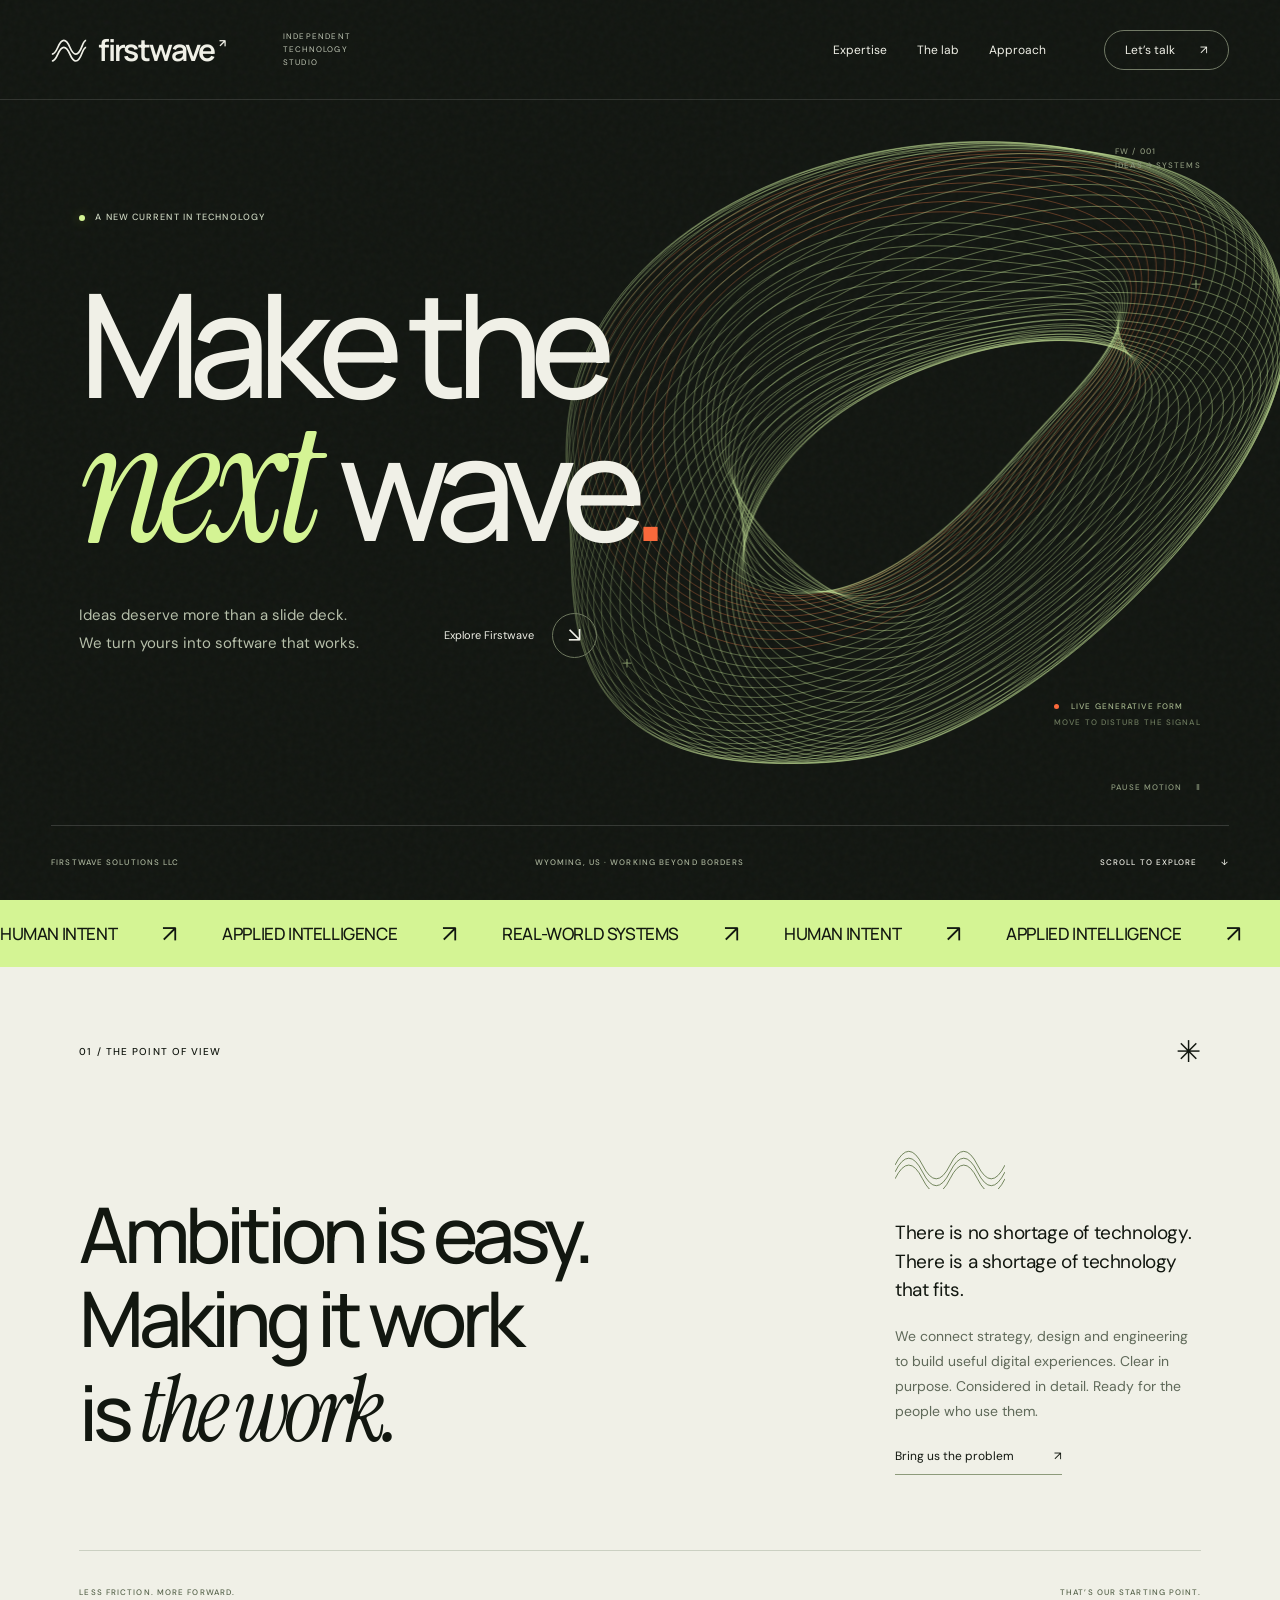
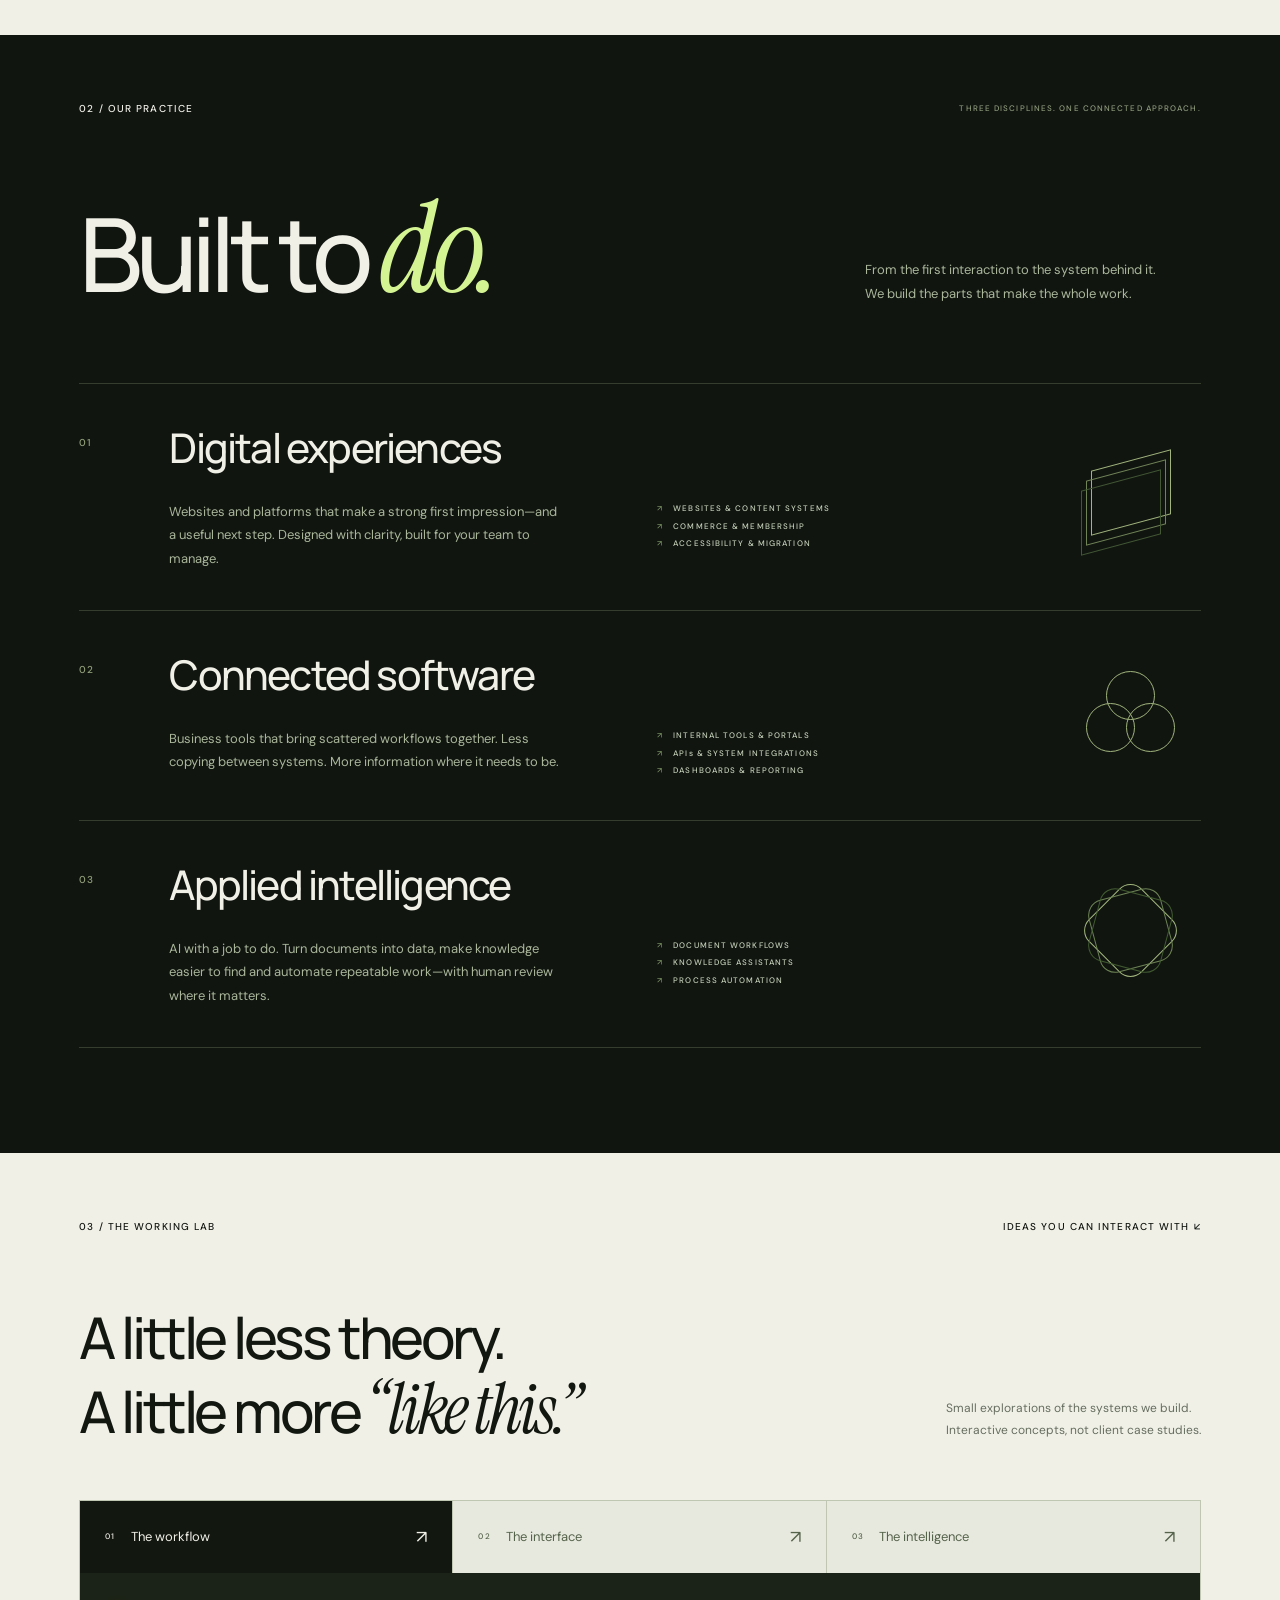
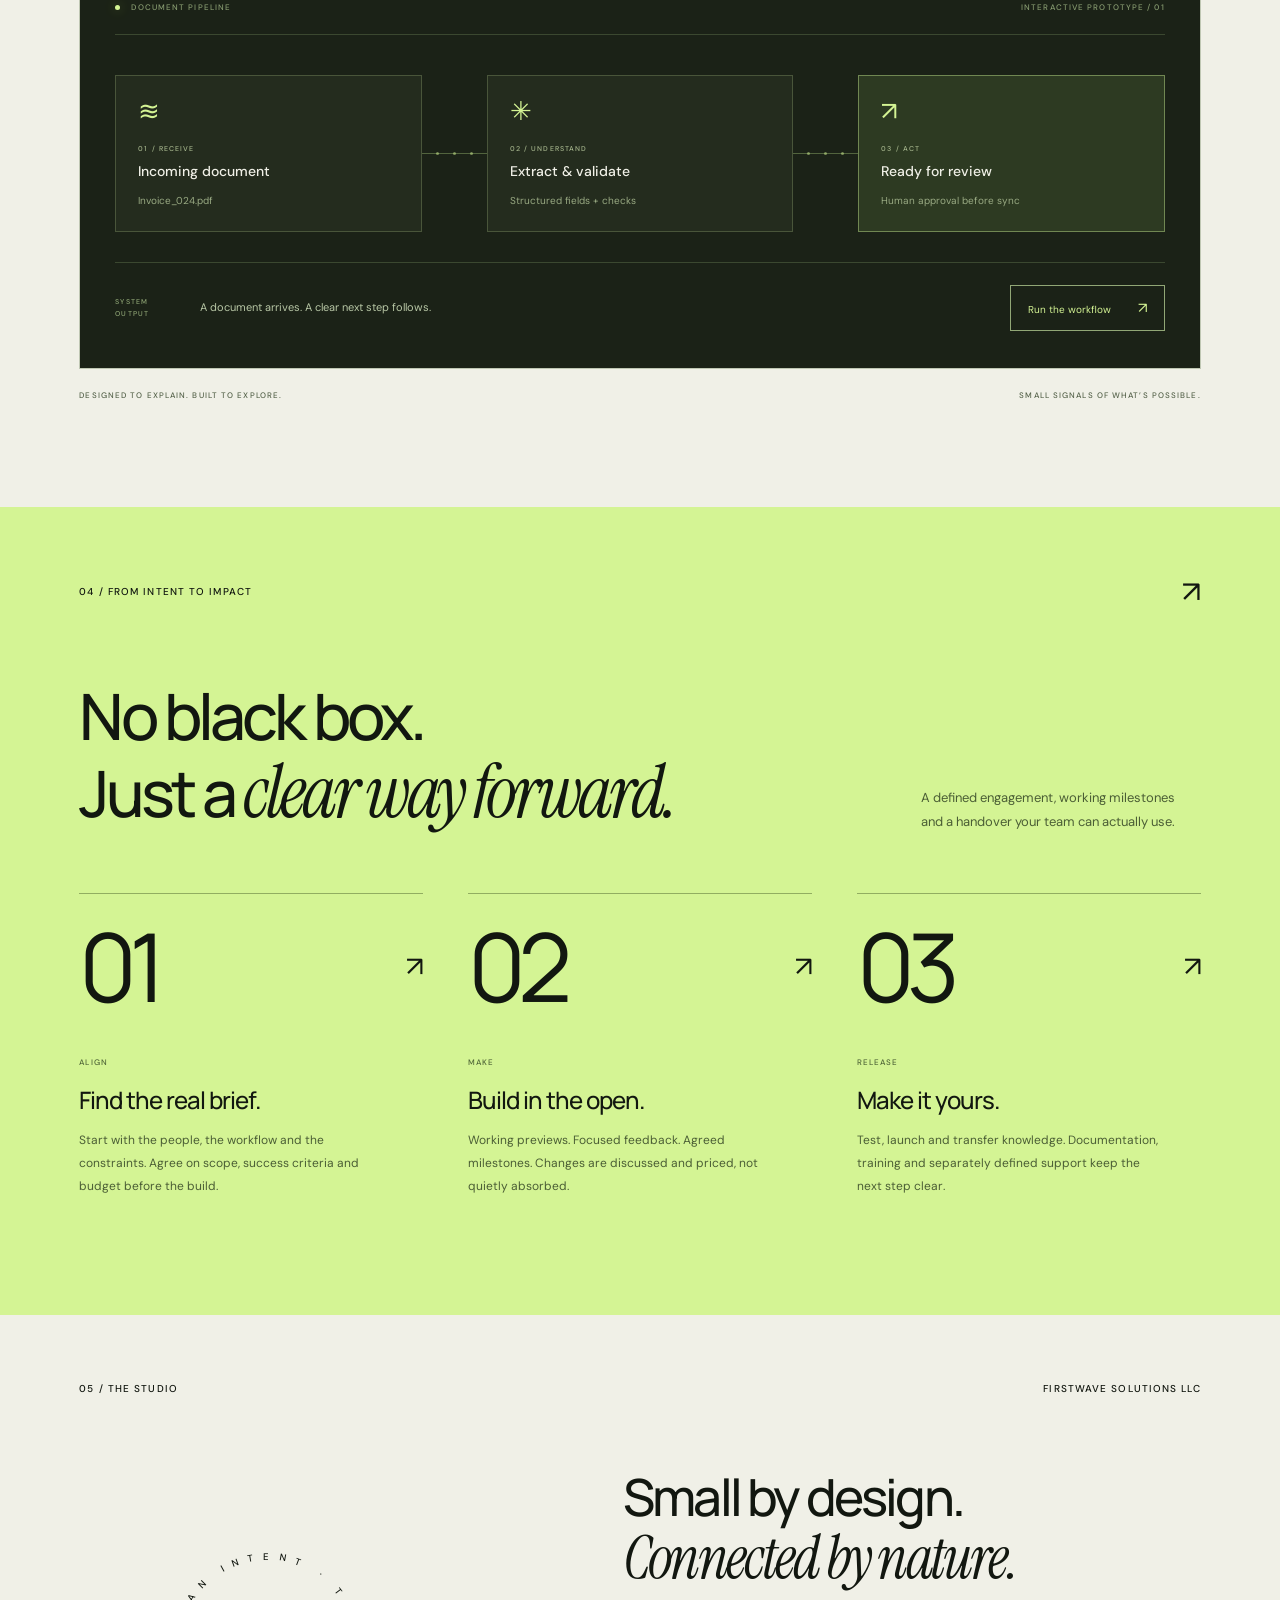
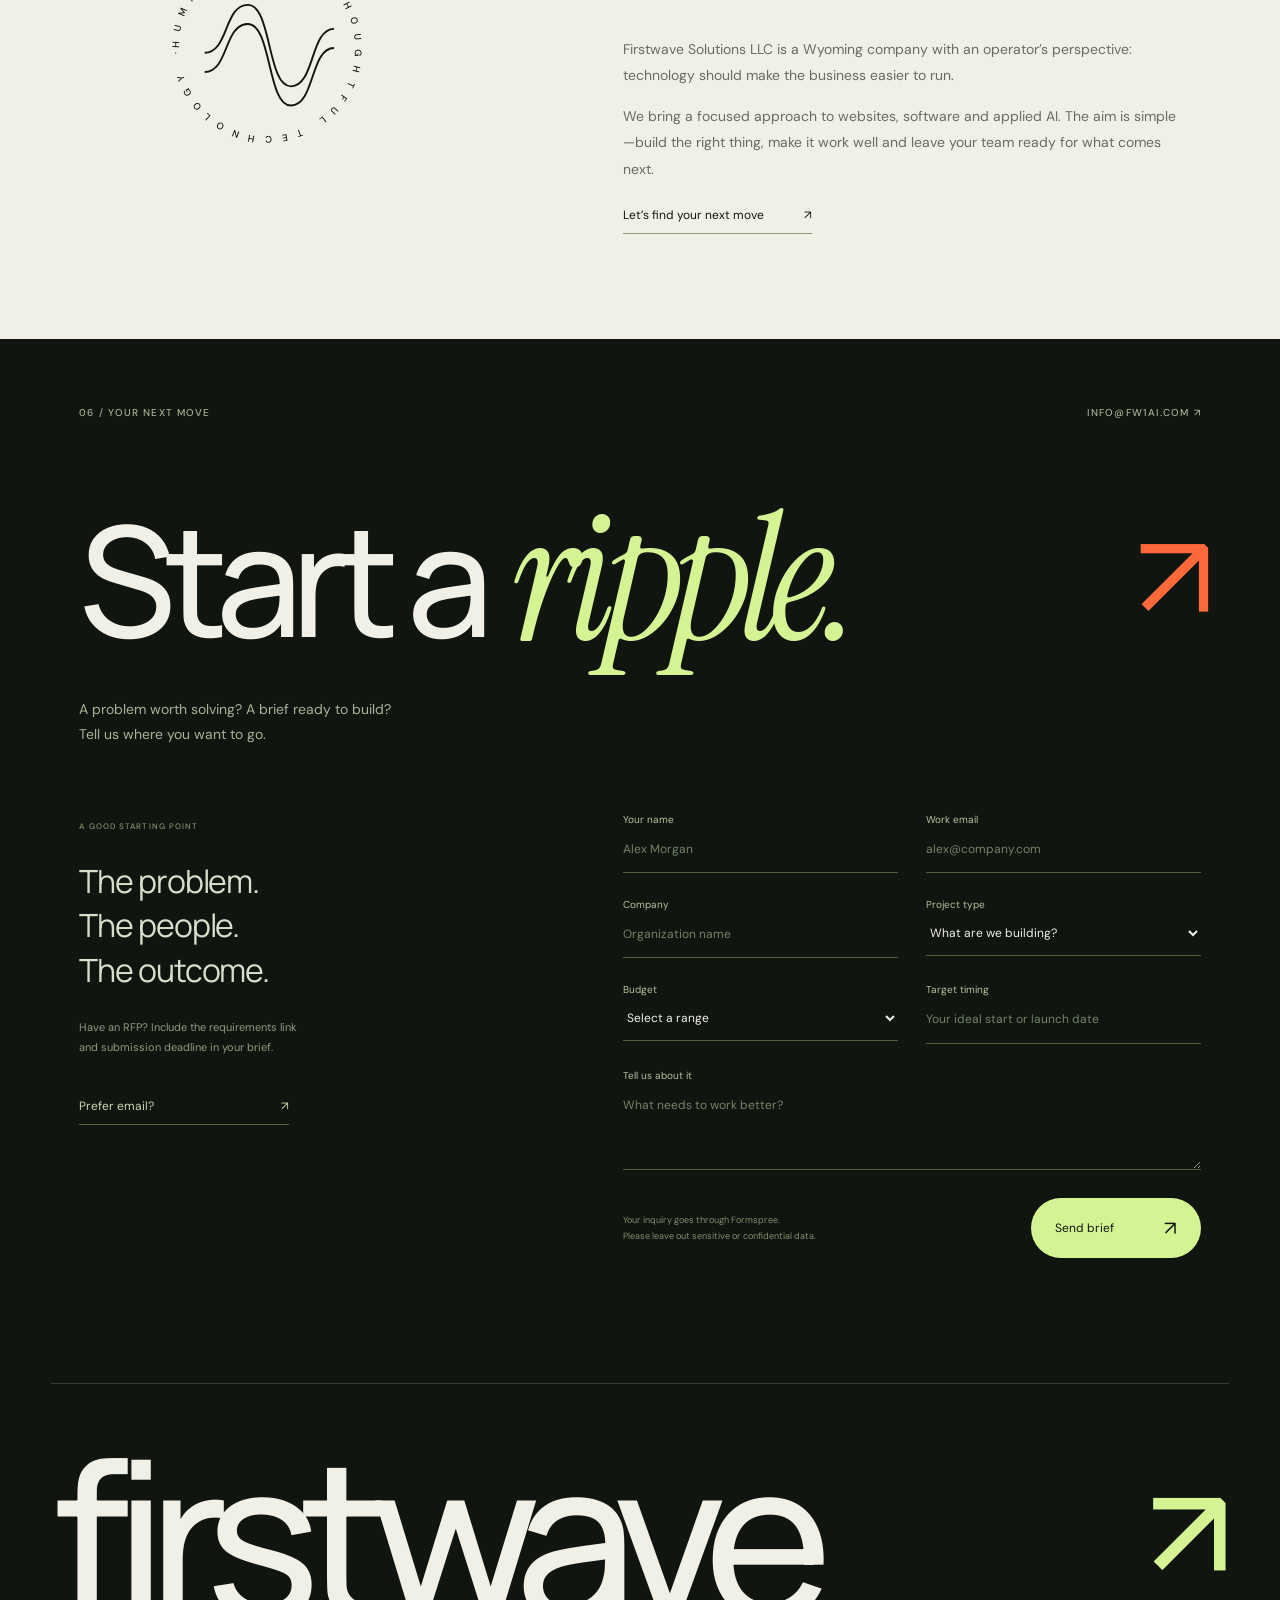
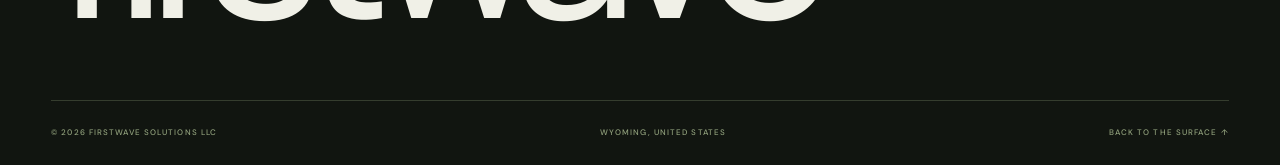
==== commit 64e775f5: "Build cinematic Firstwave experience with generative motion and interactive lab" ====
--- a/index.html
+++ b/index.html
@@ -1,12 +1,23 @@
 <!doctype html>
-<html lang="en"><head><meta charset="utf-8"><meta name="viewport" content="width=device-width,initial-scale=1"><title>Firstwave Solutions — Software that moves work forward.</title><meta name="description" content="Firstwave Solutions LLC builds websites, business software and practical AI automations. Clear scope, milestone-based delivery and a thoughtful handover."><meta name="theme-color" content="#101c1a"><meta property="og:title" content="Firstwave Solutions — Software that moves work forward."><meta property="og:description" content="Websites. Business software. Applied AI. Built around the way your business works."><link rel="canonical" href="https://fw1ai.com/"><link rel="icon" href="favicon.svg" type="image/svg+xml"><link rel="stylesheet" href="styles.css"><script src="script.js" defer></script></head>
-<body><a class="skip" href="#main">Skip to content</a>
-<header><a class="brand" href="#" aria-label="Firstwave Solutions home"><svg viewBox="0 0 44 34" aria-hidden="true"><path d="M2 25C9 25 9 9 16 9s7 16 14 16 7-16 12-16M2 33C9 33 9 17 16 17s7 16 14 16 7-16 12-16"/></svg><span>firstwave<span class="brand-sub">SOLUTIONS</span></span></a><button class="menu" aria-expanded="false" aria-controls="navigation">Menu <span>+</span></button><nav id="navigation" aria-label="Main navigation"><a href="#capabilities">What we build</a><a href="#approach">How we work</a><a href="#company">Company</a><a class="nav-cta" href="#contact">Discuss a project <span>↗</span></a></nav></header>
-<main id="main"><section class="hero"><div class="hero-copy"><p class="eyebrow"><span class="dot"></span> SOFTWARE · AUTOMATION · APPLIED AI</p><h1>Good technology.<br>Less friction.<br><em>More forward.</em></h1><p class="intro">We turn complex workflows into useful software. Websites, business tools and AI systems—with a clear scope and a practical path to launch.</p><a class="button" href="#contact">Tell us what you’re building <span>↗</span></a><div class="hero-note">Built for real operations. Designed to be handed over.</div></div><div class="hero-art" aria-hidden="true"><div class="art-top"><span>FIRSTWAVE / SYSTEMS IN MOTION</span><span>01—03</span></div><svg class="waves" viewBox="0 0 600 620" fill="none"><defs><linearGradient id="wave" x1="70" y1="100" x2="540" y2="520" gradientUnits="userSpaceOnUse"><stop stop-color="#ceeea2"/><stop offset=".5" stop-color="#71b8a1"/><stop offset="1" stop-color="#365e52"/></linearGradient></defs><g stroke="url(#wave)" stroke-width="2"><path d="M-80 170C100-70 130 560 310 290S520 30 700 330"/><path d="M-80 182C100-58 130 572 310 302S520 42 700 342"/><path d="M-80 194C100-46 130 584 310 314S520 54 700 354"/><path d="M-80 206C100-34 130 596 310 326S520 66 700 366"/><path d="M-80 218C100-22 130 608 310 338S520 78 700 378"/><path d="M-80 230C100-10 130 620 310 350S520 90 700 390"/><path d="M-80 242C100 2 130 632 310 362S520 102 700 402"/><path d="M-80 254C100 14 130 644 310 374S520 114 700 414"/><path d="M-80 266C100 26 130 656 310 386S520 126 700 426"/><path d="M-80 278C100 38 130 668 310 398S520 138 700 438"/><path d="M-80 290C100 50 130 680 310 410S520 150 700 450"/><path d="M-80 302C100 62 130 692 310 422S520 162 700 462"/><path d="M-80 314C100 74 130 704 310 434S520 174 700 474"/><path d="M-80 326C100 86 130 716 310 446S520 186 700 486"/><path d="M-80 338C100 98 130 728 310 458S520 198 700 498"/><path d="M-80 350C100 110 130 740 310 470S520 210 700 510"/></g></svg><div class="art-bottom"><span>From complexity<br>to a clear next step.</span><span class="art-arrow">↗</span></div></div></section>
-<div class="principles"><span>A clear brief.</span><span>A defined build.</span><span>A useful outcome.</span><span>That's the firstwave approach. ↗</span></div>
-<section id="capabilities" class="section capabilities"><div class="section-heading"><p class="eyebrow">01 / WHAT WE BUILD</p><h2>The right system.<br>For the work ahead.</h2><p>Start with the problem. Choose the technology that earns its place.</p></div><div class="service-list"><article><span class="number">01</span><div><h3>Websites & digital platforms</h3><p>Fast, accessible websites with content your team can manage. From a company presence to a connected membership or commerce experience.</p><div class="tags"><span>Content management</span><span>Commerce & payments</span><span>Migration & launch</span></div></div><span class="service-arrow">↗</span></article><article><span class="number">02</span><div><h3>Business software & integrations</h3><p>Internal tools, portals and dashboards that connect information and simplify the work between your existing systems.</p><div class="tags"><span>Operations tools</span><span>API integrations</span><span>Reporting & dashboards</span></div></div><span class="service-arrow">↗</span></article><article><span class="number">03</span><div><h3>Applied AI & automation</h3><p>Document workflows, knowledge search and assisted processes. Use AI where it helps, with human review where judgment matters.</p><div class="tags"><span>Document processing</span><span>Knowledge assistants</span><span>Workflow automation</span></div></div><span class="service-arrow">↗</span></article></div></section>
-<section class="examples section"><div class="section-heading"><p class="eyebrow">POSSIBILITIES, MADE CONCRETE</p><h2>Less busywork.<br>Better ways to work.</h2><p>Illustrative project scopes—not client case studies.</p></div><div class="example-grid"><article><div class="mini flow"><span>Documents</span><b>↓</b><span>Extract & review</span><b>↓</b><span class="accent">Ready for your system ↗</span></div><h3>Turn documents into usable data.</h3><p>Capture key fields, flag exceptions for review and send approved records to the tools your team already uses.</p></article><article><div class="mini dashboard"><div class="mini-title">OPERATIONS / OVERVIEW <span>•••</span></div><div class="bars"><i></i><i></i><i></i><i></i><i></i><i></i><i></i></div><div class="mini-lines"><span></span><span></span><span></span></div></div><h3>Bring scattered work into focus.</h3><p>Give your team one place to see work queues, follow progress and act on the information that matters.</p></article><article><div class="mini web"><div class="web-nav">YOUR ORGANIZATION <span>☰</span></div><div class="web-block">A clearer digital<br>front door.<span>Explore →</span></div><div class="web-foot"><i></i><i></i><i></i></div></div><h3>Make the next step easy.</h3><p>Help visitors find information, become members, make a donation or get in touch through a maintainable website.</p></article></div></section>
-<section id="approach" class="approach section"><div class="section-heading"><p class="eyebrow">02 / HOW WE WORK</p><h2>Clarity before code.<br>Confidence at handover.</h2><p>Agree on the destination before starting the build. Keep decisions visible along the way.</p></div><div class="steps"><article><span>01 / DEFINE</span><h3>Get the brief right.</h3><p>Understand the workflow, users and constraints. Agree on deliverables, assumptions, budget and acceptance criteria.</p></article><article><span>02 / BUILD</span><h3>Make progress tangible.</h3><p>Work through agreed milestones with working previews, focused feedback and explicit decisions about scope changes.</p></article><article><span>03 / HAND OVER</span><h3>Leave your team ready.</h3><p>Test the agreed requirements, launch carefully and provide documentation and training. Define support separately.</p></article></div><div class="approach-bottom"><span>Clear scope</span><span>Milestone-based delivery</span><span>Documented handover</span></div></section>
-<section id="company" class="company section"><p class="eyebrow">03 / FIRSTWAVE SOLUTIONS LLC</p><div><h2>Practical engineering.<br>An operator’s perspective.</h2><p>Technology should make the business easier to run. We approach projects through the work they need to support: the people using a system, the decisions it informs and the effort it takes to maintain.</p><p>Firstwave Solutions LLC is a Wyoming company serving organizations that need a focused technical partner for a defined project.</p><a class="text-link" href="#contact">Let’s start with your brief <span>↗</span></a></div></section>
-<section id="contact" class="contact section"><div><p class="eyebrow">04 / START A CONVERSATION</p><h2>What needs<br>to work <em>better?</em></h2><p>Tell us what you need, what you have today and what a successful result looks like. Have an RFP? Include the requirements and deadline.</p><a class="email" href="mailto:info@fw1ai.com">info@fw1ai.com ↗</a></div><form id="contactForm" action="https://formspree.io/f/mwpqonzw" method="post"><div class="form-row"><label>Your name<input autocomplete="name" name="name" required placeholder="Alex Morgan"></label><label>Work email<input type="email" autocomplete="email" name="email" required placeholder="alex@company.com"></label></div><label>Company<input autocomplete="organization" name="company" placeholder="Organization name"></label><div class="form-row"><label>Project type<select name="project_type" required><option value="">Select a service</option><option>Website or digital platform</option><option>Business software or integration</option><option>AI or automation</option><option>RFP / other project</option></select></label><label>Estimated budget<select name="budget"><option value="">Select a range</option><option>Under $5,000</option><option>$5,000–$15,000</option><option>$15,000–$30,000</option><option>$30,000+</option><option>To be defined</option></select></label></div><label>What are you looking to build?<textarea name="message" rows="4" required placeholder="The problem, desired outcome and target timeline…"></textarea></label><input class="honey" name="_gotcha" tabindex="-1" autocomplete="off" aria-hidden="true"><button class="button" type="submit">Send project brief <span>↗</span></button><p class="form-note">Your inquiry is processed through Formspree. Please don’t include passwords, patient data or other sensitive information.</p><p id="formStatus" role="status" aria-live="polite"></p></form></section></main>
-<footer><a class="brand" href="#">firstwave<span class="footer-slash">/</span></a><p>Software that moves work forward.</p><div><span>© <span id="year">2026</span> Firstwave Solutions LLC</span><span>Wyoming, United States</span></div></footer></body></html>
+<html lang="en">
+<head>
+<meta charset="utf-8"><meta name="viewport" content="width=device-width, initial-scale=1">
+<title>Firstwave — Ideas into working systems.</title>
+<meta name="description" content="Firstwave Solutions LLC is an independent technology studio. Websites, business software and applied AI, from a clear brief to a considered launch.">
+<meta name="theme-color" content="#111510"><meta property="og:title" content="Firstwave — Ideas into working systems."><meta property="og:description" content="An independent technology studio. We make the next wave work."><link rel="canonical" href="https://fw1ai.com/"><link rel="icon" href="favicon.svg" type="image/svg+xml">
+<link rel="preconnect" href="https://fonts.googleapis.com"><link rel="preconnect" href="https://fonts.gstatic.com" crossorigin><link href="https://fonts.googleapis.com/css2?family=DM+Sans:wght@400;450;500;550;600;650;700&family=Instrument+Serif:ital@0;1&family=Manrope:wght@400;450;500;550;600;650;700;800&display=swap" rel="stylesheet"><link rel="stylesheet" href="styles.css"><script src="script.js" defer></script>
+</head>
+<body>
+<a class="skip" href="#main">Skip to content</a>
+<header class="site-header"><a class="wordmark" href="#home" aria-label="Firstwave home"><svg viewBox="0 0 42 30" aria-hidden="true"><path d="M1 20C8 20 8 4 15 4s7 16 14 16S36 4 41 4M1 28C8 28 8 12 15 12s7 16 14 16 7-16 12-16"/></svg><span>firstwave<span class="brand-period">↗</span></span></a><span class="header-descriptor">INDEPENDENT TECHNOLOGY STUDIO</span><nav aria-label="Main navigation" id="navigation"><a href="#expertise">Expertise</a><a href="#lab">The lab</a><a href="#approach">Approach</a><a href="#contact" class="header-contact">Let’s talk <span>↗</span></a></nav><button class="menu-toggle" aria-expanded="false" aria-controls="navigation" aria-label="Open navigation"><span></span><span></span></button></header>
+<main id="main">
+<section id="home" class="hero dark"><div class="hero-coordinate mono" aria-hidden="true">FW / 001<br>IDEAS → SYSTEMS</div><div class="orbital"><canvas id="waveCanvas" aria-hidden="true"></canvas><div class="orbital-cross cross-one" aria-hidden="true">+</div><div class="orbital-cross cross-two" aria-hidden="true">+</div></div><div class="hero-content"><div class="eyebrow hero-eyebrow"><span class="status-dot"></span> A NEW CURRENT IN TECHNOLOGY</div><h1><span class="hero-line">Make the</span><span class="hero-line"><i>next</i> wave<span class="hero-period">.</span></span></h1><div class="hero-bottom-copy"><p>Ideas deserve more than a slide deck.<br>We turn yours into software that works.</p><a class="round-link" href="#expertise"><span>Explore Firstwave</span><span class="circle-arrow">↘</span></a></div></div><div class="wave-caption mono"><span class="signal-mark"></span> LIVE GENERATIVE FORM<br><span>MOVE TO DISTURB THE SIGNAL</span></div><div class="hero-footer mono"><span>FIRSTWAVE SOLUTIONS LLC</span><span>WYOMING, US · WORKING BEYOND BORDERS</span><a href="#manifesto">SCROLL TO EXPLORE <span>↓</span></a></div><button class="motion-toggle mono" aria-pressed="false">Pause motion <span>Ⅱ</span></button></section>
+<div class="ticker" aria-hidden="true"><div class="ticker-track"><span>HUMAN INTENT</span><b>↗</b><span>APPLIED INTELLIGENCE</span><b>↗</b><span>REAL-WORLD SYSTEMS</span><b>↗</b><span>HUMAN INTENT</span><b>↗</b><span>APPLIED INTELLIGENCE</span><b>↗</b><span>REAL-WORLD SYSTEMS</span><b>↗</b></div></div>
+<section id="manifesto" class="manifesto light section"><div class="section-kicker"><span class="mono">01 / THE POINT OF VIEW</span><span class="tiny-symbol" aria-hidden="true">✳</span></div><div class="manifesto-main"><h2 class="reveal">Ambition is easy.<br>Making it work<br>is <i>the work.</i></h2><div class="manifesto-aside reveal"><div class="small-wave" aria-hidden="true"><svg viewBox="0 0 160 70"><path d="M0 35Q20-5 40 35T80 35T120 35T160 35M0 45Q20 5 40 45T80 45T120 45T160 45M0 55Q20 15 40 55T80 55T120 55T160 55"/></svg></div><p>There is no shortage of technology. There is a shortage of technology that fits.</p><p>We connect strategy, design and engineering to build useful digital experiences. Clear in purpose. Considered in detail. Ready for the people who use them.</p><a class="underline-link" href="#contact">Bring us the problem <span>↗</span></a></div></div><div class="manifesto-foot mono"><span>LESS FRICTION. MORE FORWARD.</span><span>THAT’S OUR STARTING POINT.</span></div></section>
+<section id="expertise" class="expertise dark section"><div class="section-kicker"><span class="mono">02 / OUR PRACTICE</span><span class="mono muted">THREE DISCIPLINES. ONE CONNECTED APPROACH.</span></div><div class="expertise-heading reveal"><h2>Built to <i>do.</i></h2><p>From the first interaction to the system behind it.<br>We build the parts that make the whole work.</p></div><div class="services"><article class="service reveal"><span class="service-index mono">01</span><div class="service-body"><h3>Digital experiences<span>↗</span></h3><div class="service-details"><p>Websites and platforms that make a strong first impression—and a useful next step. Designed with clarity, built for your team to manage.</p><ul class="mono"><li>WEBSITES & CONTENT SYSTEMS</li><li>COMMERCE & MEMBERSHIP</li><li>ACCESSIBILITY & MIGRATION</li></ul></div></div><div class="service-glyph glyph-web" aria-hidden="true"><span></span><span></span><span></span></div></article><article class="service reveal"><span class="service-index mono">02</span><div class="service-body"><h3>Connected software<span>↗</span></h3><div class="service-details"><p>Business tools that bring scattered workflows together. Less copying between systems. More information where it needs to be.</p><ul class="mono"><li>INTERNAL TOOLS & PORTALS</li><li>APIs & SYSTEM INTEGRATIONS</li><li>DASHBOARDS & REPORTING</li></ul></div></div><div class="service-glyph glyph-connected" aria-hidden="true"><span></span><span></span><span></span></div></article><article class="service reveal"><span class="service-index mono">03</span><div class="service-body"><h3>Applied intelligence<span>↗</span></h3><div class="service-details"><p>AI with a job to do. Turn documents into data, make knowledge easier to find and automate repeatable work—with human review where it matters.</p><ul class="mono"><li>DOCUMENT WORKFLOWS</li><li>KNOWLEDGE ASSISTANTS</li><li>PROCESS AUTOMATION</li></ul></div></div><div class="service-glyph glyph-ai" aria-hidden="true"><span></span><span></span><span></span></div></article></div></section>
+<section id="lab" class="lab light section"><div class="section-kicker"><span class="mono">03 / THE WORKING LAB</span><span class="mono">IDEAS YOU CAN INTERACT WITH ↙</span></div><div class="lab-heading reveal"><h2>A little less theory.<br>A little more <i>“like this.”</i></h2><p>Small explorations of the systems we build.<br>Interactive concepts, not client case studies.</p></div><div class="lab-console reveal"><div class="lab-tabs" role="tablist" aria-label="Interactive system concepts"><button id="tab-flow" role="tab" aria-controls="panel-flow" aria-selected="true" tabindex="0" data-demo="flow"><span class="mono">01</span> The workflow <span>↗</span></button><button id="tab-interface" role="tab" aria-controls="panel-interface" aria-selected="false" tabindex="-1" data-demo="interface"><span class="mono">02</span> The interface <span>↗</span></button><button id="tab-knowledge" role="tab" aria-controls="panel-knowledge" aria-selected="false" tabindex="-1" data-demo="knowledge"><span class="mono">03</span> The intelligence <span>↗</span></button></div><div class="demo-stage"><section id="panel-flow" class="demo-panel" role="tabpanel" aria-labelledby="tab-flow"><div class="demo-toolbar mono"><span><span class="status-dot"></span> DOCUMENT PIPELINE</span><span>INTERACTIVE PROTOTYPE / 01</span></div><div class="pipeline"><div class="pipeline-node"><span class="node-icon">≋</span><span class="mono">01 / RECEIVE</span><strong>Incoming document</strong><small>Invoice_024.pdf</small></div><div class="connector"><span></span><span></span><span></span></div><div class="pipeline-node"><span class="node-icon">✳</span><span class="mono">02 / UNDERSTAND</span><strong>Extract & validate</strong><small>Structured fields + checks</small></div><div class="connector"><span></span><span></span><span></span></div><div class="pipeline-node final-node"><span class="node-icon">↗</span><span class="mono">03 / ACT</span><strong>Ready for review</strong><small>Human approval before sync</small></div></div><div class="pipeline-output"><span class="mono">SYSTEM OUTPUT</span><div id="flowOutput" aria-live="polite">A document arrives. A clear next step follows.</div><button class="demo-button" id="runFlow">Run the workflow <span>↗</span></button></div></section><section id="panel-interface" class="demo-panel" role="tabpanel" aria-labelledby="tab-interface" hidden><div class="demo-toolbar mono"><span><span class="status-dot"></span> OPERATIONS / CONTROL ROOM</span><span>SAMPLE DATA / 02</span></div><div class="dashboard-demo"><div class="dashboard-title"><div><span class="mono">YOUR WORK, IN VIEW</span><h3>A calmer kind of overview.</h3></div><label class="mono">VIEW<select id="dashboardRange"><option value="week">THIS WEEK</option><option value="month">THIS MONTH</option></select></label></div><div class="dashboard-metrics"><div><span class="mono">COMPLETED</span><strong id="metricComplete">128</strong><small>Tasks brought across the line</small></div><div><span class="mono">AWAITING REVIEW</span><strong id="metricReview">12</strong><small>Human decisions, clearly queued</small></div><div class="chart-box"><div class="demo-chart" aria-label="Illustrative activity chart"><i style="--bar:35%"></i><i style="--bar:55%"></i><i style="--bar:45%"></i><i style="--bar:80%"></i><i style="--bar:60%"></i><i style="--bar:92%"></i><i style="--bar:72%"></i></div><span class="mono">ACTIVITY / SAMPLE DATA</span></div></div></div><div class="demo-foot mono">CHANGE THE VIEW TO EXPLORE THE INTERFACE <span>ALL VALUES ARE ILLUSTRATIVE</span></div></section><section id="panel-knowledge" class="demo-panel" role="tabpanel" aria-labelledby="tab-knowledge" hidden><div class="demo-toolbar mono"><span><span class="status-dot"></span> KNOWLEDGE / FIND THE SIGNAL</span><span>SCRIPTED DEMONSTRATION / 03</span></div><div class="knowledge-demo"><div><span class="mono">A QUESTION. A USEFUL START.</span><h3>Less searching.<br>More knowing where to look.</h3><p>Choose a question to see how a grounded assistant could surface an answer with a source.</p><div class="question-buttons"><button data-question="handover" aria-pressed="false">What happens at handover? ↗</button><button data-question="scope" aria-pressed="false">How do scope changes work? ↗</button></div></div><div class="answer-box"><span class="mono">FIRSTWAVE / KNOWLEDGE CONCEPT</span><p id="knowledgeAnswer" aria-live="polite">Good answers begin with the right context. Select a question to explore.</p><span class="source-label mono" id="knowledgeSource">NO LIVE AI REQUESTS · NO DATA LEAVES THIS DEMO</span></div></div></section></div></div><div class="lab-caption mono"><span>DESIGNED TO EXPLAIN. BUILT TO EXPLORE.</span><span>SMALL SIGNALS OF WHAT’S POSSIBLE.</span></div></section>
+<section id="approach" class="approach section"><div class="section-kicker"><span class="mono">04 / FROM INTENT TO IMPACT</span><span class="tiny-symbol" aria-hidden="true">↗</span></div><div class="approach-heading reveal"><h2>No black box.<br>Just a <i>clear way forward.</i></h2><p>A defined engagement, working milestones and a handover your team can actually use.</p></div><div class="process-grid"><article class="process-step reveal"><div class="step-number">01<span>↗</span></div><span class="mono">ALIGN</span><h3>Find the real brief.</h3><p>Start with the people, the workflow and the constraints. Agree on scope, success criteria and budget before the build.</p></article><article class="process-step reveal"><div class="step-number">02<span>↗</span></div><span class="mono">MAKE</span><h3>Build in the open.</h3><p>Working previews. Focused feedback. Agreed milestones. Changes are discussed and priced, not quietly absorbed.</p></article><article class="process-step reveal"><div class="step-number">03<span>↗</span></div><span class="mono">RELEASE</span><h3>Make it yours.</h3><p>Test, launch and transfer knowledge. Documentation, training and separately defined support keep the next step clear.</p></article></div></section>
+<section class="studio light section"><div class="section-kicker"><span class="mono">05 / THE STUDIO</span><span class="mono">FIRSTWAVE SOLUTIONS LLC</span></div><div class="studio-main"><div class="studio-stamp reveal" aria-hidden="true"><svg viewBox="0 0 240 240"><defs><path id="circleText" d="M120,120m-92,0a92,92 0 1,1 184,0a92,92 0 1,1 -184,0"/></defs><text><textPath href="#circleText" textLength="575">HUMAN INTENT · THOUGHTFUL TECHNOLOGY · </textPath></text><path class="stamp-wave" d="M55 125C80 125 75 75 100 75s20 85 45 85 20-60 45-60M55 145C80 145 75 95 100 95s20 85 45 85 20-60 45-60"/></svg></div><div class="reveal"><h2>Small by design.<br><i>Connected by nature.</i></h2><p>Firstwave Solutions LLC is a Wyoming company with an operator’s perspective: technology should make the business easier to run.</p><p>We bring a focused approach to websites, software and applied AI. The aim is simple—build the right thing, make it work well and leave your team ready for what comes next.</p><a class="underline-link" href="#contact">Let’s find your next move <span>↗</span></a></div></div></section>
+<section id="contact" class="contact dark section"><div class="section-kicker"><span class="mono">06 / YOUR NEXT MOVE</span><a class="mono" href="mailto:info@fw1ai.com">INFO@FW1AI.COM ↗</a></div><div class="contact-heading reveal"><h2>Start a <i>ripple.</i><span>↗</span></h2><p>A problem worth solving? A brief ready to build?<br>Tell us where you want to go.</p></div><div class="contact-body"><div class="contact-note"><span class="mono">A GOOD STARTING POINT</span><p>The problem.<br>The people.<br>The outcome.</p><small>Have an RFP? Include the requirements link and submission deadline in your brief.</small><a href="mailto:info@fw1ai.com" class="underline-link">Prefer email? <span>↗</span></a></div><form id="contactForm" action="https://formspree.io/f/mwpqonzw" method="post"><div class="form-row"><label>Your name<input name="name" autocomplete="name" placeholder="Alex Morgan" required></label><label>Work email<input name="email" type="email" autocomplete="email" placeholder="alex@company.com" required></label></div><div class="form-row"><label>Company<input name="company" autocomplete="organization" placeholder="Organization name"></label><label>Project type<select name="project_type" required><option value="">What are we building?</option><option>Website or digital platform</option><option>Business software or integration</option><option>AI or automation</option><option>RFP / other project</option></select></label></div><div class="form-row"><label>Budget<select name="budget"><option value="">Select a range</option><option>Under $5,000</option><option>$5,000–$15,000</option><option>$15,000–$30,000</option><option>$30,000+</option><option>To be defined</option></select></label><label>Target timing<input name="timeline" placeholder="Your ideal start or launch date"></label></div><label>Tell us about it<textarea name="message" rows="3" placeholder="What needs to work better?" required></textarea></label><input class="honey" name="_gotcha" tabindex="-1" autocomplete="off" aria-hidden="true"><div class="form-bottom"><p>Your inquiry goes through Formspree.<br>Please leave out sensitive or confidential data.</p><button class="send-button" type="submit">Send brief <span>↗</span></button></div><p id="formStatus" role="status" aria-live="polite"></p></form></div></section>
+</main><footer class="dark"><a class="footer-wordmark" href="#home" aria-label="Firstwave home">firstwave<span>↗</span></a><div class="footer-bottom mono"><span>© <span id="year">2026</span> FIRSTWAVE SOLUTIONS LLC</span><span>WYOMING, UNITED STATES</span><a href="#home">BACK TO THE SURFACE ↑</a></div></footer>
+</body></html>
--- a/styles.css
+++ b/styles.css
@@ -1,2 +1,5 @@
-@import url('https://fonts.googleapis.com/css2?family=DM+Sans:wght@400;450;500;600;650;700&family=Manrope:wght@400;500;600;650;700;750;800&display=swap');
-:root{--paper:#f7f7f0;--ink:#142723;--muted:#5b6861;--line:#d9ded3;--lime:#d6ed9a;--dark:#132b25}*{box-sizing:border-box}html{scroll-behavior:smooth;scroll-padding-top:95px}body{margin:0;background:var(--paper);color:var(--ink);font-family:'DM Sans',sans-serif;-webkit-font-smoothing:antialiased}a{color:inherit;text-decoration:none}button,input,select,textarea{font:inherit}button,a,input,select,textarea{outline-offset:5px}header{max-width:1500px;margin:auto;height:104px;padding:0 5%;display:flex;align-items:center;justify-content:space-between;border-bottom:1px solid var(--line)}.brand{display:flex;align-items:center;gap:10px;font:750 29px 'Manrope',sans-serif;letter-spacing:-1.3px}.brand svg{width:42px;stroke:var(--ink);fill:none;stroke-width:2.8}.brand-sub{display:block;font:600 9px 'DM Sans',sans-serif;letter-spacing:3.8px;margin-top:0}nav{display:flex;align-items:center;gap:34px;font-size:13px;font-weight:500}.nav-cta{border:1px solid #aeb9aa;padding:14px 18px}.nav-cta span{margin-left:23px}.menu{display:none}.hero{max-width:1500px;margin:auto;display:grid;grid-template-columns:1.12fr 1fr;padding:54px 5% 56px;gap:4%}.hero-copy{padding:28px 0 10px}.eyebrow{font-size:10px;letter-spacing:1.8px;font-weight:650;display:flex;align-items:center;gap:10px;line-height:1.7;margin:0 0 28px}.dot{width:7px;height:7px;border-radius:50%;background:#648741}h1,h2,h3,p{margin-top:0}h1,h2,h3{font-family:'Manrope',sans-serif}h1{font-size:clamp(48px,5.3vw,80px);font-weight:500;line-height:1.09;letter-spacing:-4px;margin-bottom:28px}em{font-style:normal;color:#688340}.intro{font-size:16px;line-height:1.8;color:var(--muted);max-width:440px;margin-bottom:30px}.button{display:inline-flex;align-items:center;justify-content:space-between;gap:32px;border:0;background:var(--ink);color:white;padding:18px 23px;font-size:13px;font-weight:500;cursor:pointer;transition:background .2s,transform .2s}.button:hover{background:#385849;transform:translateY(-2px)}.button span{font-size:20px}.hero-note{margin-top:24px;font-size:11px;color:var(--muted)}.hero-art{position:relative;min-height:560px;background:var(--dark);overflow:hidden;display:flex;flex-direction:column;justify-content:space-between;color:#d8e8d8}.hero-art:before{content:'';position:absolute;inset:0;background-image:linear-gradient(#ffffff06 1px,transparent 1px),linear-gradient(90deg,#ffffff06 1px,transparent 1px);background-size:50px 50px}.art-top,.art-bottom{position:relative;z-index:1;display:flex;justify-content:space-between;padding:28px}.art-top{font-size:8px;letter-spacing:1.4px;color:#a1b6a7}.waves{position:absolute;inset:0;width:100%;height:100%}.art-bottom{align-items:flex-end;font:400 26px/1.35 'Manrope',sans-serif;letter-spacing:-.7px}.art-arrow{border:1px solid #799481;border-radius:50%;width:53px;height:53px;display:grid;place-items:center;font-size:25px}.principles{padding:24px 5%;border-top:1px solid var(--line);border-bottom:1px solid var(--line);display:flex;justify-content:space-between;gap:20px;font-size:13px;max-width:1500px;margin:auto}.principles span:last-child{font-size:11px;color:var(--muted)}.section{padding:100px 5%;max-width:1500px;margin:auto}h2{font-size:clamp(32px,3.1vw,46px);font-weight:500;line-height:1.2;letter-spacing:-1.8px;margin-bottom:23px}.section-heading>p:last-child{color:var(--muted);font-size:14px;line-height:1.8;max-width:330px}.capabilities{display:grid;grid-template-columns:.8fr 1.2fr;gap:8%}.service-list article{display:grid;grid-template-columns:24px 1fr 20px;gap:20px;padding:28px 0;border-top:1px solid var(--line)}.service-list article:first-child{padding-top:0;border-top:0}.service-list article:last-child{padding-bottom:0}.number{font-size:10px;color:var(--muted);padding-top:5px}h3{font-size:20px;letter-spacing:-.6px;font-weight:600;margin-bottom:13px}.service-list p,.example-grid p,.steps p{font-size:13px;color:var(--muted);line-height:1.8;max-width:470px}.tags{display:flex;gap:7px;flex-wrap:wrap}.tags span{font-size:9px;border:1px solid var(--line);padding:6px 8px}.service-arrow{font-size:23px}.examples{background:#ecefe5;border-top:1px solid var(--line)}.examples .section-heading{display:grid;grid-template-columns:1fr 1.2fr;column-gap:8%}.examples .eyebrow{grid-column:1/-1}.examples .section-heading>p:last-child{align-self:end}.example-grid{display:grid;grid-template-columns:repeat(3,1fr);gap:32px;margin-top:32px}.mini{height:235px;margin-bottom:26px;padding:26px;background:#f9faf5;border:1px solid #d9dfd0}.flow{display:flex;flex-direction:column;align-items:center;justify-content:center;gap:6px}.flow span{border:1px solid #cbd5c1;padding:10px 20px;min-width:180px;text-align:center;font-size:11px}.flow b{font-size:14px;color:#78916c;font-weight:400}.flow .accent{background:#e3edce}.mini-title{font-size:8px;letter-spacing:1px;display:flex;justify-content:space-between}.bars{height:105px;display:flex;align-items:end;gap:9px;margin-top:19px;border-bottom:1px solid var(--line)}.bars i{flex:1;background:#bed29b;height:40%}.bars i:nth-child(2){height:60%}.bars i:nth-child(3){height:48%}.bars i:nth-child(4){height:80%}.bars i:nth-child(5){height:65%}.bars i:nth-child(6){height:90%;background:#46654a}.bars i:nth-child(7){height:76%}.mini-lines{display:flex;gap:12px;margin-top:20px}.mini-lines span{height:7px;flex:1;background:#e2e6db}.web{padding:20px}.web-nav{font-size:8px;display:flex;justify-content:space-between}.web-block{background:#dce6cc;margin-top:17px;padding:16px;font:500 24px/1.2 'Manrope',sans-serif;letter-spacing:-1px}.web-block span{display:block;font:9px 'DM Sans',sans-serif;letter-spacing:0;margin-top:12px}.web-foot{display:flex;gap:12px;margin-top:14px}.web-foot i{height:19px;background:#e8ebdf;flex:1}.example-grid h3{font-size:19px}.approach{background:var(--dark);color:#f2f5e9}.approach .eyebrow{color:#bbd08b}.approach .section-heading{display:grid;grid-template-columns:1fr 1fr;gap:0 12%}.approach .eyebrow{grid-column:1/-1}.approach .section-heading>p:last-child{color:#b0c0b3;align-self:end}.steps{display:grid;grid-template-columns:repeat(3,1fr);gap:45px;margin-top:45px}.steps article{border-top:1px solid #496052;padding-top:24px}.steps article>span{font-size:9px;letter-spacing:1.7px;color:#bad18c;display:block;margin-bottom:24px}.steps p{color:#b0c0b3}.approach-bottom{border-top:1px solid #496052;display:flex;gap:40px;padding-top:23px;margin-top:30px;font-size:10px;color:#ccdccb}.approach-bottom span:before{content:'↗';color:var(--lime);margin-right:10px}.company{display:grid;grid-template-columns:1fr 1.2fr;gap:8%;border-bottom:1px solid var(--line)}.company p:not(.eyebrow){font-size:15px;line-height:1.9;color:var(--muted);max-width:570px}.text-link{font-size:13px;border-bottom:1px solid #9daa8e;padding-bottom:9px;display:inline-block;margin-top:12px}.text-link span{margin-left:35px}.contact{display:grid;grid-template-columns:1fr 1fr;gap:10%}.contact h2{font-size:clamp(40px,4.5vw,65px);letter-spacing:-2.5px}.contact p{font-size:14px;line-height:1.8;color:var(--muted);max-width:380px}.email{display:inline-block;font-size:19px;border-bottom:1px solid var(--line);padding-bottom:12px;margin-top:20px}form label{font-size:11px;display:block;margin-bottom:20px;font-weight:500}input,select,textarea{width:100%;border:0;border-bottom:1px solid #bbc5b5;background:transparent;border-radius:0;padding:12px 0;color:var(--ink);font-size:13px;line-height:1.6}input::placeholder,textarea::placeholder{color:#788173}textarea{resize:vertical}.form-row{display:grid;grid-template-columns:1fr 1fr;gap:25px}form .button{width:100%}.contact .form-note{font-size:10px;line-height:1.6;margin-top:15px;max-width:none}.honey{display:none}#formStatus{font-size:12px;max-width:none}footer{background:#e9ecdf;padding:36px 5%;display:flex;align-items:center;gap:40px;max-width:1500px;margin:auto}footer .brand{font-size:25px}.footer-slash{color:#6d8750;font-size:34px;margin-left:5px}footer p{margin:0;font-size:11px;color:var(--muted)}footer>div{margin-left:auto;display:flex;flex-direction:column;gap:8px;font-size:9px;color:var(--muted);text-align:right}.skip{position:absolute;top:-100px;background:white;padding:15px;z-index:10}.skip:focus{top:0}a:hover{color:#648044}.button:hover{color:white}@media(min-width:1600px){body{border-left:1px solid var(--line);border-right:1px solid var(--line);max-width:1500px;margin:auto}}@media(max-width:1000px){header{height:88px}nav{gap:19px}.hero{gap:3%;padding-top:30px}h1{letter-spacing:-2.7px}.hero-art{min-height:490px}.art-top{padding:20px;font-size:7px}.art-bottom{padding:20px;font-size:22px}.section{padding-top:75px;padding-bottom:75px}.capabilities{gap:5%;grid-template-columns:.85fr 1.15fr}.example-grid{gap:18px}.mini{padding:18px;height:215px}.flow span{min-width:150px}.web-block{font-size:21px}.steps{gap:25px}.contact{gap:6%}}@media(max-width:700px){header{height:82px;padding:0 6%;position:relative}.brand{font-size:25px}.brand svg{width:34px}.brand-sub{font-size:8px}.menu{display:flex;gap:18px;background:transparent;border:1px solid var(--line);padding:10px 14px;font-size:12px}nav{display:none;position:absolute;top:81px;left:0;right:0;background:var(--paper);z-index:5;padding:25px 6%;border-bottom:1px solid var(--line);flex-direction:column;align-items:stretch}nav.open{display:flex}.hero{grid-template-columns:1fr;padding:35px 6%;gap:35px}.hero-copy{padding-top:10px}.eyebrow{font-size:9px;letter-spacing:1.4px;margin-bottom:22px}h1{font-size:56px;letter-spacing:-3px}.intro{font-size:15px;max-width:420px}.hero-art{min-height:390px}.waves{transform:scale(1.15)}.art-top{padding:24px}.art-bottom{padding:24px}.principles{padding:20px 6%;display:grid;grid-template-columns:1fr 1fr;font-size:11px;gap:15px}.principles span:last-child{font-size:10px}.section{padding:65px 6%}.capabilities,.company,.contact{grid-template-columns:1fr;gap:35px}.service-list article:first-child{border-top:1px solid var(--line);padding-top:28px}.examples .section-heading,.approach .section-heading{display:block}.section-heading>p:last-child{max-width:430px}.example-grid,.steps{grid-template-columns:1fr;gap:30px}.mini{height:240px}.example-grid p{max-width:none}.example-grid article{border-bottom:1px solid #d2d9c8;padding-bottom:15px}.example-grid article:last-child{border:0;padding-bottom:0}.mini.flow{gap:6px}.flow span{width:65%}.dashboard .bars{height:120px}.web-block{font-size:28px}.approach-bottom{gap:15px;flex-wrap:wrap;font-size:9px}.steps{margin-top:30px;gap:20px}.steps article>span{margin-bottom:17px}.company{gap:5px}.contact h2{font-size:50px}.contact form{margin-top:10px}.contact .email{margin-top:5px}footer{padding:30px 6%;flex-wrap:wrap;gap:20px}footer p{font-size:10px}footer>div{margin-left:0;text-align:left;width:100%;border-top:1px solid #cbd4c1;padding-top:20px}.form-row{gap:18px}}@media(prefers-reduced-motion:reduce){html{scroll-behavior:auto}*{transition:none!important}}
+:root{--ink:#121710;--dark:#111510;--paper:#f0f0e7;--acid:#d4f494;--orange:#fa693b;--line:#cbd0c2;--muted:#666e60;--dark-line:#353d2e;--max:1680px}*{box-sizing:border-box}html{scroll-behavior:smooth;scroll-padding-top:95px}body{margin:0;color:var(--ink);background:var(--paper);font-family:'DM Sans',sans-serif;-webkit-font-smoothing:antialiased}body.menu-open{overflow:hidden}::selection{background:var(--orange);color:var(--dark)}button,input,textarea,select{font:inherit}a{color:inherit;text-decoration:none}button,a,input,select,textarea{outline-offset:6px}button{cursor:pointer}h1,h2,h3,p{margin-top:0}h1,h2,h3{font-family:'Manrope',sans-serif;font-weight:500}i{font-family:'Instrument Serif',Georgia,serif;font-weight:400}button:disabled{cursor:wait}.mono,.eyebrow{font-size:10px;line-height:1.7;letter-spacing:1.1px;font-weight:500}.dark{background:var(--dark);color:var(--paper)}.light{background:var(--paper)}.section{padding:105px 6.2%;max-width:var(--max);margin:auto}.site-header{height:100px;padding:0 4%;position:absolute;left:0;right:0;top:0;z-index:10;display:flex;align-items:center;gap:35px;color:var(--paper);border-bottom:1px solid #ffffff21;max-width:var(--max);margin:auto}.wordmark{display:flex;align-items:center;gap:11px;font-family:'Manrope',sans-serif;font-size:30px;letter-spacing:-1.6px;font-weight:650}.wordmark svg{width:36px;fill:none;stroke:currentColor;stroke-width:2}.brand-period{font-family:'DM Sans',sans-serif;font-size:11px;letter-spacing:0;vertical-align:top;display:inline-block;margin-top:7px;margin-left:4px}.header-descriptor{font-size:8px;letter-spacing:1.2px;margin-left:22px;max-width:100px;line-height:1.6;color:#c0c7b5}.site-header nav{margin-left:auto;display:flex;align-items:center;gap:30px;font-size:12px}.site-header nav>a{position:relative}.site-header nav>a:after{content:'';position:absolute;left:0;right:0;bottom:-7px;height:1px;background:var(--acid);transform:scaleX(0);transform-origin:left;transition:transform .3s}.site-header nav>a:hover:after{transform:scaleX(1)}.header-contact{margin-left:28px;border:1px solid #727a66;border-radius:99px;padding:11px 20px}.header-contact span{margin-left:22px}.menu-toggle{display:none}.hero{min-height:850px;height:100svh;max-height:1200px;position:relative;overflow:hidden;max-width:var(--max);margin:auto;padding:180px 6.2% 110px}.hero:before{content:'';position:absolute;inset:0;pointer-events:none;z-index:2;opacity:.16;background-image:url("data:image/svg+xml,%3Csvg viewBox='0 0 180 180' xmlns='http://www.w3.org/2000/svg'%3E%3Cfilter id='n'%3E%3CfeTurbulence type='fractalNoise' baseFrequency='.9' numOctaves='3' stitchTiles='stitch'/%3E%3C/filter%3E%3Cpath fill='%23fff' filter='url(%23n)' opacity='.2' d='M0 0h180v180H0z'/%3E%3C/svg%3E")}.hero-content{position:relative;z-index:3;pointer-events:none;max-width:1150px}.hero-content a{pointer-events:auto}.hero-eyebrow{display:flex;align-items:center;gap:10px;margin:30px 0 46px;font-size:9px;color:#cbd4bf}.status-dot{display:inline-block;width:6px;height:6px;border-radius:50%;background:var(--acid);box-shadow:0 0 12px #d4f44655}.hero h1{font-size:clamp(95px,11.3vw,180px);letter-spacing:-.085em;line-height:.99;margin:0 0 43px}.hero-line{display:block;animation:rise-in 1.3s cubic-bezier(.2,.8,.2,1) both}.hero-line:nth-child(2){animation-delay:.14s}.hero h1 i{font-size:1.18em;letter-spacing:-.055em;color:var(--acid);line-height:.8;margin-right:.04em}.hero-period{color:var(--orange)}.hero-bottom-copy{display:flex;align-items:flex-end;gap:85px}.hero-bottom-copy p{font-size:15px;line-height:1.9;color:#b6bfaa;margin:0}.round-link{display:flex;align-items:center;gap:18px;font-size:11px;white-space:nowrap}.circle-arrow{height:45px;width:45px;display:grid;place-items:center;border:1px solid #6d775e;border-radius:50%;font-size:21px;transition:background .3s,color .3s,transform .3s}.round-link:hover .circle-arrow{background:var(--acid);color:var(--dark);transform:rotate(45deg)}.hero-coordinate{position:absolute;right:6.2%;top:145px;color:#8b967b;font-size:8px;z-index:3}.orbital{position:absolute;right:-11%;width:78%;height:100%;top:0;z-index:1}.orbital:after{content:'';position:absolute;inset:0;background:linear-gradient(90deg,var(--dark),transparent 27%,transparent 85%,var(--dark))}#waveCanvas{display:block;width:100%;height:100%}.orbital-cross{position:absolute;font:300 20px 'DM Sans';color:#6c7c54;z-index:2}.cross-one{top:30%;right:22%}.cross-two{bottom:25%;left:20%}.wave-caption{position:absolute;bottom:170px;right:6.2%;z-index:3;font-size:8px;color:#a5b58c;line-height:2}.wave-caption>span:last-child{color:#6c795d}.signal-mark{height:5px;width:5px;display:inline-block;background:var(--orange);margin-right:9px;border-radius:50%}.hero-footer{position:absolute;bottom:0;left:4%;right:4%;height:75px;border-top:1px solid #ffffff26;display:flex;align-items:center;justify-content:space-between;color:#aab49c;font-size:8px;z-index:3}.hero-footer a{color:var(--paper)}.hero-footer a span{margin-left:20px}.motion-toggle{position:absolute;bottom:99px;right:6.2%;z-index:4;background:none;border:0;color:#8e9b7e;padding:6px 0;font-size:8px;text-transform:uppercase}.motion-toggle span{margin-left:10px}.ticker{overflow:hidden;background:var(--acid);padding:18px 0;max-width:var(--max);margin:auto}.ticker-track{display:flex;align-items:center;gap:45px;white-space:nowrap;width:max-content;animation:ticker 45s linear infinite}.ticker span{font:500 17px 'Manrope',sans-serif;letter-spacing:-.4px}.ticker b{font-size:24px;font-weight:400}.section-kicker{display:flex;justify-content:space-between;align-items:center;margin-bottom:70px}.tiny-symbol{font-size:30px}.manifesto{padding-top:65px;padding-bottom:35px}.manifesto-main{display:grid;grid-template-columns:1.45fr .65fr;gap:12%;align-items:end}.manifesto h2{font-size:clamp(54px,6vw,96px);line-height:1.1;letter-spacing:-.065em;margin-bottom:15px}.manifesto h2 i{font-size:1.18em}.manifesto-aside p{font-size:14px;line-height:1.8;color:#5f6959}.manifesto-aside p:first-of-type{font-size:19px;line-height:1.5;color:var(--ink);letter-spacing:-.4px}.small-wave{width:110px;margin-bottom:25px}.small-wave svg{fill:none;stroke:#63794d;stroke-width:1.3}.underline-link{display:inline-flex;gap:40px;justify-content:space-between;padding:10px 0;border-bottom:1px solid #8d9b7b;font-size:12px;transition:gap .3s}.underline-link:hover{gap:55px}.manifesto-foot{display:flex;justify-content:space-between;padding-top:35px;margin-top:75px;border-top:1px solid var(--line);font-size:8px;color:#738066}.expertise{padding-top:65px}.expertise .muted{color:#8e9b7c;font-size:8px}.expertise-heading{display:flex;justify-content:space-between;align-items:end;margin-bottom:70px}.expertise h2{font-size:clamp(65px,8vw,125px);letter-spacing:-.065em;line-height:1;margin:0}.expertise h2 i{color:var(--acid);font-size:1.23em}.expertise-heading p{font-size:13px;line-height:1.8;color:#aab79b;max-width:370px;margin:0 4% 8px 0}.service{display:grid;grid-template-columns:60px 1fr 120px;gap:30px;border-top:1px solid var(--dark-line);padding:35px 0 40px;position:relative;transition:padding .4s,background .4s}.service:last-child{border-bottom:1px solid var(--dark-line)}.service-index{color:#91a079;margin-top:15px}.service h3{font-size:clamp(28px,3.2vw,47px);letter-spacing:-1.8px;margin-bottom:25px;display:flex;align-items:center;gap:24px}.service h3>span{font-size:24px;color:var(--acid);opacity:0;transform:translate(-10px,10px);transition:opacity .3s,transform .3s}.service:hover h3>span{opacity:1;transform:translate(0,0)}.service-details{display:grid;grid-template-columns:1.1fr 1fr;gap:55px}.service-details p{font-size:13px;line-height:1.8;color:#a9b69a;max-width:390px;margin:0}.service ul{list-style:none;padding:0;margin:0;color:#c4d0b8;font-size:8px;line-height:2.2}.service li:before{content:'↗';margin-right:10px;color:#798f62}.service-glyph{height:100px;width:100px;position:relative;align-self:center;transition:transform .6s}.service:hover .service-glyph{transform:rotate(-9deg)}.service-glyph span{position:absolute;border:1px solid #a1b57d}.glyph-web span{height:65px;width:80px;left:10px;top:15px;transform:skewY(-15deg)}.glyph-web span:nth-child(2){top:25px;left:5px;border-color:#708457}.glyph-web span:nth-child(3){top:35px;left:0;border-color:#425834}.glyph-connected span{width:49px;height:49px;border-radius:50%;top:8px;left:25px}.glyph-connected span:nth-child(2){top:40px;left:5px}.glyph-connected span:nth-child(3){top:40px;left:45px}.glyph-ai span{height:75px;width:75px;top:12px;left:12px;transform:rotate(45deg);border-radius:16px}.glyph-ai span:nth-child(2){transform:rotate(75deg);border-color:#6c8354}.glyph-ai span:nth-child(3){transform:rotate(105deg);border-color:#405b30}.lab{padding-top:65px}.lab-heading{display:flex;justify-content:space-between;align-items:end;gap:30px;margin-bottom:50px}.lab h2{font-size:clamp(42px,4.5vw,70px);line-height:1.13;letter-spacing:-.06em;margin:0}.lab h2 i{font-size:1.22em}.lab-heading p{font-size:12px;line-height:1.8;color:var(--muted);margin:0 0 8px}.lab-console{border:1px solid #bfc7b3;background:#e7e9df}.lab-tabs{display:grid;grid-template-columns:1fr 1fr 1fr}.lab-tabs button{display:flex;align-items:center;gap:15px;padding:24px 25px;text-align:left;background:none;border:0;border-right:1px solid #bfc7b3;color:#77816c;font-size:13px;transition:background .3s,color .3s}.lab-tabs button:last-child{border-right:0}.lab-tabs button>span:last-child{margin-left:auto;font-size:18px}.lab-tabs button .mono{font-size:8px}.lab-tabs button[aria-selected=true]{color:var(--paper);background:var(--ink)}.demo-stage{background:#1b2217;color:var(--paper);min-height:395px;padding:28px 35px 0}.demo-toolbar{display:flex;justify-content:space-between;font-size:8px;color:#879b70;border-bottom:1px solid #3b4830;padding-bottom:20px}.demo-toolbar .status-dot{width:5px;height:5px;margin-right:8px}.pipeline{display:flex;align-items:center;justify-content:space-between;padding:40px 0 30px;gap:0}.pipeline-node{border:1px solid #49553a;position:relative;padding:22px;min-height:155px;flex:1;background:#242c1e;transition:background .35s,border-color .35s,transform .35s}.pipeline-node>.mono{display:block;font-size:7px;color:#a6b68d;margin:18px 0 7px}.pipeline-node strong{display:block;font-size:14px;font-weight:500;margin-bottom:8px}.pipeline-node small{font-size:10px;color:#99aa83}.node-icon{font-size:26px;line-height:1;color:var(--acid)}.final-node{background:#2d3a22;border-color:#708752}.connector{width:65px;height:1px;background:#52643e;display:flex;align-items:center;justify-content:space-evenly;flex-shrink:0}.connector span{width:3px;height:3px;background:var(--acid);border-radius:50%;opacity:.5}.pipeline-node.active{background:#394a27;border-color:var(--acid);transform:translateY(-4px)}.pipeline.running .connector span{animation:signal .7s infinite}.pipeline.running .connector span:nth-child(2){animation-delay:.15s}.pipeline.running .connector span:nth-child(3){animation-delay:.3s}.pipeline-output{border-top:1px solid #3b4830;padding:22px 0;display:flex;gap:25px;align-items:center}.pipeline-output>.mono{font-size:7px;color:#8ea474;max-width:60px}#flowOutput{font-size:11px;line-height:1.6;color:#b8c7a6;max-width:430px}.demo-button{margin-left:auto;border:1px solid #91a776;background:transparent;color:var(--acid);padding:12px 17px;font-size:10px;white-space:nowrap}.demo-button span{margin-left:24px;font-size:15px}.demo-button:hover{background:var(--acid);color:var(--ink)}.lab-caption{display:flex;justify-content:space-between;padding-top:20px;font-size:8px;color:#758168}.dashboard-demo{padding:25px 0}.dashboard-title{display:flex;justify-content:space-between;align-items:center}.dashboard-title .mono{font-size:7px;color:#a6b88c}.dashboard-title h3{font-size:25px;margin:8px 0 0;letter-spacing:-1px}.dashboard-title label{display:flex;gap:10px;align-items:center}.dashboard-title select{font-size:9px;padding:8px;background:#293520;color:#d5e5c0;border:1px solid #536544}.dashboard-metrics{display:grid;grid-template-columns:1fr 1fr 1.3fr;gap:35px;margin-top:35px}.dashboard-metrics>div:not(.chart-box){border-right:1px solid #3b4830}.dashboard-metrics .mono{font-size:7px;color:#a1b987;display:block}.dashboard-metrics strong{font:400 60px 'Manrope',sans-serif;letter-spacing:-4px;display:block;line-height:1.2;color:var(--acid)}.dashboard-metrics small{font-size:9px;color:#9ead8c}.demo-chart{height:90px;display:flex;gap:12px;align-items:end;margin-bottom:12px}.demo-chart i{height:var(--bar);flex:1;background:#9ebc78;transition:height .7s cubic-bezier(.2,.8,.2,1)}.demo-chart i:nth-child(even){background:#657f4b}.demo-foot{display:flex;justify-content:space-between;border-top:1px solid #3b4830;padding:20px 0;color:#9eaf8b;font-size:7px}.knowledge-demo{display:grid;grid-template-columns:1fr 1fr;gap:50px;padding:35px 0}.knowledge-demo .mono{font-size:7px;color:#9db582}.knowledge-demo h3{font-size:26px;letter-spacing:-1px;line-height:1.3;margin:12px 0}.knowledge-demo p{font-size:11px;line-height:1.8;color:#adbf9b;max-width:360px}.question-buttons{display:flex;flex-wrap:wrap;gap:8px;margin-top:20px}.question-buttons button{background:#303d25;color:#d1e5b4;font-size:9px;border:1px solid #526743;padding:9px 12px}.question-buttons button[aria-pressed=true]{background:var(--acid);color:var(--ink)}.answer-box{border:1px solid #526743;background:#252e1e;padding:26px;display:flex;flex-direction:column;justify-content:space-between}.answer-box p{font-size:14px;color:var(--paper);margin:20px 0}.answer-box .source-label{font-size:6px}.approach{background:var(--acid);padding-top:65px}.approach-heading{display:flex;justify-content:space-between;align-items:end;gap:50px;margin-bottom:60px}.approach h2{font-size:clamp(43px,5vw,80px);line-height:1.1;letter-spacing:-.06em;margin:0}.approach h2 i{font-size:1.16em}.approach-heading p{max-width:265px;font-size:13px;line-height:1.8;margin:0 15px 0 0;color:#4b5e35}.process-grid{display:grid;grid-template-columns:repeat(3,1fr);gap:45px}.process-step{border-top:1px solid #91ad61;padding-top:25px}.step-number{font:400 95px 'Manrope',sans-serif;letter-spacing:-8px;line-height:1;display:flex;align-items:center;justify-content:space-between;margin-bottom:35px}.step-number span{font:400 28px 'DM Sans',sans-serif;letter-spacing:0}.process-step>.mono{font-size:8px;color:#506638}.process-step h3{font-size:24px;letter-spacing:-1px;margin:13px 0}.process-step p{font-size:12px;line-height:1.9;color:#4b5e35;max-width:310px}.studio{padding-top:65px}.studio-main{display:grid;grid-template-columns:.65fr 1fr;gap:15%;align-items:center}.studio-stamp{width:230px;margin:auto}.studio-stamp svg{width:100%;animation:stamp-turn 80s linear infinite;fill:none}.studio-stamp text{font:500 10px 'DM Sans',sans-serif;fill:var(--ink);letter-spacing:2px}.stamp-wave{stroke:var(--ink);stroke-width:2}.studio h2{font-size:clamp(40px,4vw,64px);line-height:1.15;letter-spacing:-.055em}.studio h2 i{font-size:1.15em}.studio-main p{font-size:14px;line-height:1.9;color:var(--muted);max-width:560px}.contact{padding-top:65px;padding-bottom:80px}.contact .section-kicker{color:#a2b18e}.contact-heading h2{font-size:clamp(85px,12vw,185px);line-height:1;letter-spacing:-.075em;display:flex;gap:.19em;align-items:center;margin-bottom:30px}.contact-heading h2 i{color:var(--acid);font-size:1.15em}.contact-heading h2>span{font-family:'DM Sans',sans-serif;color:var(--orange);margin-left:auto;font-weight:400;font-size:.8em}.contact-heading>p{font-size:14px;line-height:1.8;color:#a6b396}.contact-body{display:grid;grid-template-columns:.65fr 1fr;gap:15%;margin-top:65px}.contact-note>.mono{font-size:8px;color:#81946c}.contact-note p{font:400 32px/1.4 'Manrope',sans-serif;letter-spacing:-1.1px;margin:25px 0;color:#d7dfcb}.contact-note small{font-size:11px;line-height:1.8;color:#8d9c7c;max-width:220px;display:block}.contact-note .underline-link{display:flex;max-width:210px;margin-top:30px;color:#c6d8af;border-color:#576b43}.form-row{display:grid;grid-template-columns:1fr 1fr;gap:28px}form label{display:block;margin-bottom:25px;font-size:10px;color:#b3c59b}input,textarea,select{width:100%;border:0;border-bottom:1px solid #4d5e3c;background:transparent;color:var(--paper);font-size:12px;padding:13px 0;border-radius:0;line-height:1.7}input:focus,textarea:focus,select:focus{border-color:var(--acid)}select option{background:var(--dark);color:var(--paper)}input::placeholder,textarea::placeholder{color:#738467}textarea{resize:vertical}.form-bottom{display:flex;gap:25px;align-items:center;justify-content:space-between}.form-bottom p{font-size:9px;color:#80916d;line-height:1.8;margin:0}.send-button{display:flex;gap:50px;align-items:center;border:0;border-radius:99px;background:var(--acid);color:var(--ink);padding:17px 24px;font-size:12px;transition:background .3s,transform .3s}.send-button span{font-size:20px}.send-button:hover{background:var(--orange);transform:translateY(-2px)}.honey{display:none}#formStatus{font-size:12px;line-height:1.7;color:var(--acid);margin-top:20px}footer{padding:25px 4% 0;max-width:var(--max);margin:auto;overflow:hidden}.footer-wordmark{display:flex;align-items:center;justify-content:space-between;font:500 clamp(80px,17vw,270px)/1.2 'Manrope',sans-serif;letter-spacing:-.09em;border-top:1px solid var(--dark-line);padding:20px 0 35px}.footer-wordmark>span{color:var(--acid);font-family:'DM Sans',sans-serif;font-size:.6em;letter-spacing:0}.footer-bottom{display:flex;justify-content:space-between;gap:20px;font-size:8px;padding:25px 0;border-top:1px solid var(--dark-line);color:#91a17c}.skip{position:absolute;left:10px;top:-100px;background:var(--acid);color:var(--ink);padding:14px;z-index:20}.skip:focus{top:10px}.js .reveal{opacity:0;transform:translateY(35px);transition:opacity .9s cubic-bezier(.2,.8,.2,1),transform .9s cubic-bezier(.2,.8,.2,1)}.js .reveal.visible{opacity:1;transform:translateY(0)}.motion-paused *, .motion-paused *:before,.motion-paused *:after{animation-play-state:paused!important}.motion-paused .reveal{opacity:1;transform:none;transition:none}.demo-panel[hidden]{display:none!important}@keyframes rise-in{from{opacity:0;transform:translateY(55px)}to{opacity:1;transform:translateY(0)}}@keyframes ticker{to{transform:translateX(-50%)}}@keyframes stamp-turn{to{transform:rotate(360deg)}}@keyframes signal{0%,100%{opacity:.2;transform:translateX(-5px)}50%{opacity:1;transform:translateX(5px)}}@media(min-width:1680px){body{max-width:1680px;margin:auto}.hero h1{font-size:180px}.contact-heading h2{font-size:185px}.footer-wordmark{font-size:270px}}@media(max-width:1100px){.header-descriptor{display:none}.hero{min-height:760px;padding-top:160px}.hero h1{font-size:12vw}.hero-bottom-copy{gap:40px}.hero-eyebrow{margin-bottom:50px}.orbital{right:-20%;width:90%}.section{padding:80px 5%}.manifesto-main{gap:7%;grid-template-columns:1.2fr .8fr}.manifesto h2{font-size:6.3vw}.service{grid-template-columns:35px 1fr 80px;gap:20px}.service-glyph{transform:scale(.8);transform-origin:right}.service-details{gap:25px}.lab-tabs button{padding:21px 18px}.demo-stage{padding:25px 22px 0}.pipeline-node{padding:18px 13px}.pipeline-node strong{font-size:12px}.connector{width:35px}.pipeline-output{gap:15px}.pipeline-output>.mono{display:none}.process-grid{gap:30px}.studio-main,.contact-body{gap:10%;grid-template-columns:.7fr 1fr}.form-bottom{flex-wrap:wrap}.send-button{margin-left:auto}.knowledge-demo{gap:25px}}@media(max-width:760px){html{scroll-padding-top:20px}.site-header{height:82px;padding:0 6%;position:absolute}.wordmark{font-size:27px}.wordmark svg{width:32px}.site-header nav{display:none;position:fixed;inset:81px 0 0;background:var(--dark);padding:50px 7%;flex-direction:column;align-items:start;gap:30px;font-family:'Manrope',sans-serif;font-size:32px;letter-spacing:-1px}.site-header nav.open{display:flex}.header-contact{margin:20px 0 0;padding:12px 22px;font-size:20px}.menu-toggle{margin-left:auto;display:flex;flex-direction:column;justify-content:center;gap:6px;background:none;border:1px solid #5c6850;border-radius:50%;height:41px;width:41px;padding:11px}.menu-toggle span{width:100%;height:1px;background:var(--paper);transition:transform .3s}.menu-toggle[aria-expanded=true] span:first-child{transform:translateY(3.5px) rotate(45deg)}.menu-toggle[aria-expanded=true] span:last-child{transform:translateY(-3.5px) rotate(-45deg)}.hero{height:900px;min-height:0;max-height:none;padding:155px 6% 110px}.hero-coordinate{top:115px;right:6%;font-size:6px}.hero-eyebrow{font-size:7px;letter-spacing:1px;margin:0 0 35px}.hero h1{font-size:clamp(68px,13.8vw,105px);letter-spacing:-.075em;margin-bottom:28px;line-height:1.06}.hero h1 i{font-size:1.2em}.hero-bottom-copy{display:block}.hero-bottom-copy p{font-size:12px;line-height:1.85}.round-link{display:inline-flex;margin-top:23px;font-size:10px;gap:15px}.circle-arrow{height:37px;width:37px;font-size:17px}.orbital{width:145%;height:60%;top:36%;right:-29%}.orbital:after{background:linear-gradient(180deg,var(--dark),transparent 30%,transparent 80%,var(--dark))}.cross-one{right:25%;top:22%}.cross-two{bottom:30%;left:23%}.wave-caption{bottom:140px;font-size:6px;right:6%}.hero-footer{height:65px;left:6%;right:6%;font-size:6px;gap:20px}.hero-footer>span:nth-child(2){display:none}.hero-footer a span{margin-left:9px}.motion-toggle{font-size:6px;bottom:88px;right:6%}.ticker{padding:13px 0}.ticker-track{gap:25px}.ticker span{font-size:12px}.ticker b{font-size:19px}.section{padding:60px 6%}.section-kicker{margin-bottom:40px;gap:25px}.section-kicker>.mono{font-size:7px;letter-spacing:.8px}.section-kicker>.mono:last-child{text-align:right}.tiny-symbol{font-size:24px}.manifesto-main{grid-template-columns:1fr;gap:30px}.manifesto h2{font-size:clamp(43px,10.5vw,75px);letter-spacing:-.06em}.manifesto-aside{padding-left:17%;max-width:500px}.small-wave{width:80px;margin-bottom:15px}.manifesto-aside p:first-of-type{font-size:18px}.manifesto-aside p{font-size:12px}.underline-link{font-size:11px}.manifesto-foot{margin-top:40px;padding-top:25px;gap:30px;font-size:6px;line-height:1.8}.expertise-heading{display:block;margin-bottom:35px}.expertise h2{font-size:68px;margin-bottom:25px}.expertise-heading p{font-size:12px;margin:0}.service{grid-template-columns:20px 1fr;gap:15px;padding:30px 0}.service-index{font-size:8px;margin-top:10px}.service h3{font-size:clamp(25px,6vw,38px);letter-spacing:-1px;gap:12px;margin-bottom:20px}.service h3>span{opacity:1;transform:none;font-size:19px}.service-details{grid-template-columns:1fr;gap:18px}.service-details p{font-size:12px}.service ul{font-size:7px}.service-glyph{display:none}.expertise .muted{font-size:6px;max-width:140px}.lab-heading{display:block;margin-bottom:30px}.lab h2{font-size:clamp(36px,8.2vw,60px);letter-spacing:-.055em}.lab-heading p{font-size:11px;margin:25px 0 0}.lab-tabs button{display:flex;flex-direction:column;align-items:start;gap:6px;padding:15px 10px;font-size:10px;line-height:1.4}.lab-tabs button .mono{font-size:6px}.lab-tabs button>span:last-child{display:none}.demo-stage{padding:18px 17px 0;min-height:590px}.demo-toolbar{font-size:6px;gap:15px;padding-bottom:15px}.demo-toolbar>span:last-child{font-size:5px;text-align:right}.pipeline{flex-direction:column;padding:25px 0 20px}.pipeline-node{width:100%;min-height:0;padding:13px 15px;display:grid;grid-template-columns:30px 1fr;gap:4px 12px}.node-icon{grid-row:1/4;align-self:center;font-size:25px}.pipeline-node>.mono{margin:0;font-size:6px}.pipeline-node strong{font-size:12px;margin:0}.pipeline-node small{font-size:9px}.connector{height:24px;width:1px;flex-direction:column}.connector span{width:2px;height:2px}.pipeline-output{flex-wrap:wrap;padding:17px 0;gap:15px}.pipeline-output>.mono{display:block;max-width:none;font-size:6px}#flowOutput{font-size:10px;width:100%;max-width:none}.demo-button{width:100%;text-align:left;display:flex;align-items:center;justify-content:space-between;padding:11px 13px;font-size:10px}.lab-caption{font-size:6px;gap:25px;line-height:1.8}.lab-caption span:last-child{text-align:right}.dashboard-title{align-items:start;gap:15px}.dashboard-title h3{font-size:20px}.dashboard-title label{display:block;font-size:6px}.dashboard-title select{display:block;width:100%;font-size:7px;margin-top:8px}.dashboard-metrics{grid-template-columns:1fr 1fr;gap:25px 15px;margin-top:30px}.dashboard-metrics strong{font-size:52px}.dashboard-metrics .mono{font-size:6px}.dashboard-metrics small{font-size:8px;line-height:1.7;display:block;padding-right:5px}.chart-box{grid-column:1/-1}.demo-chart{height:140px}.demo-foot{font-size:6px;gap:20px;line-height:1.9}.demo-foot span{text-align:right}.knowledge-demo{grid-template-columns:1fr;gap:20px;padding:25px 0}.knowledge-demo h3{font-size:23px}.knowledge-demo p{font-size:10px}.question-buttons button{font-size:8px;padding:9px}.answer-box{padding:18px;min-height:150px}.answer-box p{font-size:12px;margin:15px 0}.answer-box .source-label{font-size:5px}.approach-heading{display:block;margin-bottom:35px}.approach h2{font-size:clamp(38px,8vw,60px);letter-spacing:-.055em}.approach-heading p{font-size:12px;margin-top:25px;max-width:330px}.process-grid{grid-template-columns:1fr;gap:20px}.process-step{position:relative;padding-left:75px;padding-top:25px}.step-number{position:absolute;left:0;top:25px;font-size:50px;letter-spacing:-4px;margin:0}.step-number span{display:none}.process-step>.mono{font-size:7px}.process-step h3{font-size:23px;margin:10px 0}.process-step p{font-size:12px;max-width:none}.studio-main{grid-template-columns:1fr;gap:35px}.studio-stamp{width:160px;margin-left:0}.studio h2{font-size:clamp(37px,8.5vw,60px)}.studio-main p{font-size:12px}.contact .section-kicker{margin-bottom:50px}.contact-heading h2{font-size:clamp(55px,12.8vw,100px);letter-spacing:-.07em;gap:.15em;white-space:nowrap;margin-bottom:25px}.contact-heading h2>span{font-size:.55em}.contact-heading>p{font-size:12px}.contact-body{grid-template-columns:1fr;gap:30px;margin-top:35px}.contact-note{display:grid;grid-template-columns:1fr 1fr;gap:20px;align-items:start;padding-bottom:25px;border-bottom:1px solid var(--dark-line)}.contact-note>.mono{font-size:6px}.contact-note p{grid-column:1;font-size:23px;margin:0;grid-row:2}.contact-note small{grid-column:2;grid-row:2;font-size:10px}.contact-note .underline-link{grid-column:2;font-size:10px;margin:0;align-self:end}.form-row{gap:20px}form label{font-size:9px;margin-bottom:20px}input,select,textarea{font-size:11px;padding:12px 0}input::placeholder{font-size:10px}.form-bottom{gap:15px;justify-content:space-between;flex-wrap:nowrap}.form-bottom p{font-size:7px;max-width:170px}.send-button{padding:13px 17px;gap:20px;font-size:10px;white-space:nowrap}.send-button span{font-size:18px}footer{padding:0 6%}.footer-wordmark{font-size:19vw;padding:25px 0;letter-spacing:-.08em}.footer-bottom{font-size:6px;flex-wrap:wrap;gap:15px;padding:20px 0}.footer-bottom>a{width:100%;margin-top:5px}.js .reveal{transform:translateY(22px)}}@media(max-width:360px){.hero{height:840px}.hero h1{font-size:13.5vw}.header-descriptor{display:none}.section{padding-left:5%;padding-right:5%}.service h3{font-size:24px}.lab-tabs button{font-size:9px}.form-bottom{flex-wrap:wrap}.send-button{width:100%;justify-content:space-between}.contact-heading h2{font-size:12.5vw}.contact-heading h2>span{display:none}}@media(prefers-reduced-motion:reduce){html{scroll-behavior:auto}*,*:before,*:after{animation:none!important;transition:none!important}.js .reveal{opacity:1;transform:none}}
+/* Keep supporting copy readable without competing with the display typography. */
+.lab-tabs button{color:#56634b}.lab-caption{color:#56634b}.manifesto-foot{color:#56634b}.contact .section-kicker a:hover{color:var(--acid)}
+@media(max-width:760px){.manifesto-aside p,.service-details p,.process-step p,.studio-main p{font-size:13px}form label{font-size:11px}input,select,textarea{font-size:16px}input::placeholder{font-size:12px}.form-row{gap:16px}.form-bottom p{font-size:9px}.send-button{font-size:11px}}
+@media print{.hero{height:auto;min-height:0;padding-top:120px}.orbital,.ticker,.motion-toggle,.menu-toggle,.hero-footer{display:none}.js .reveal{opacity:1;transform:none}.dark{background:#fff;color:#111}*{animation:none!important}}
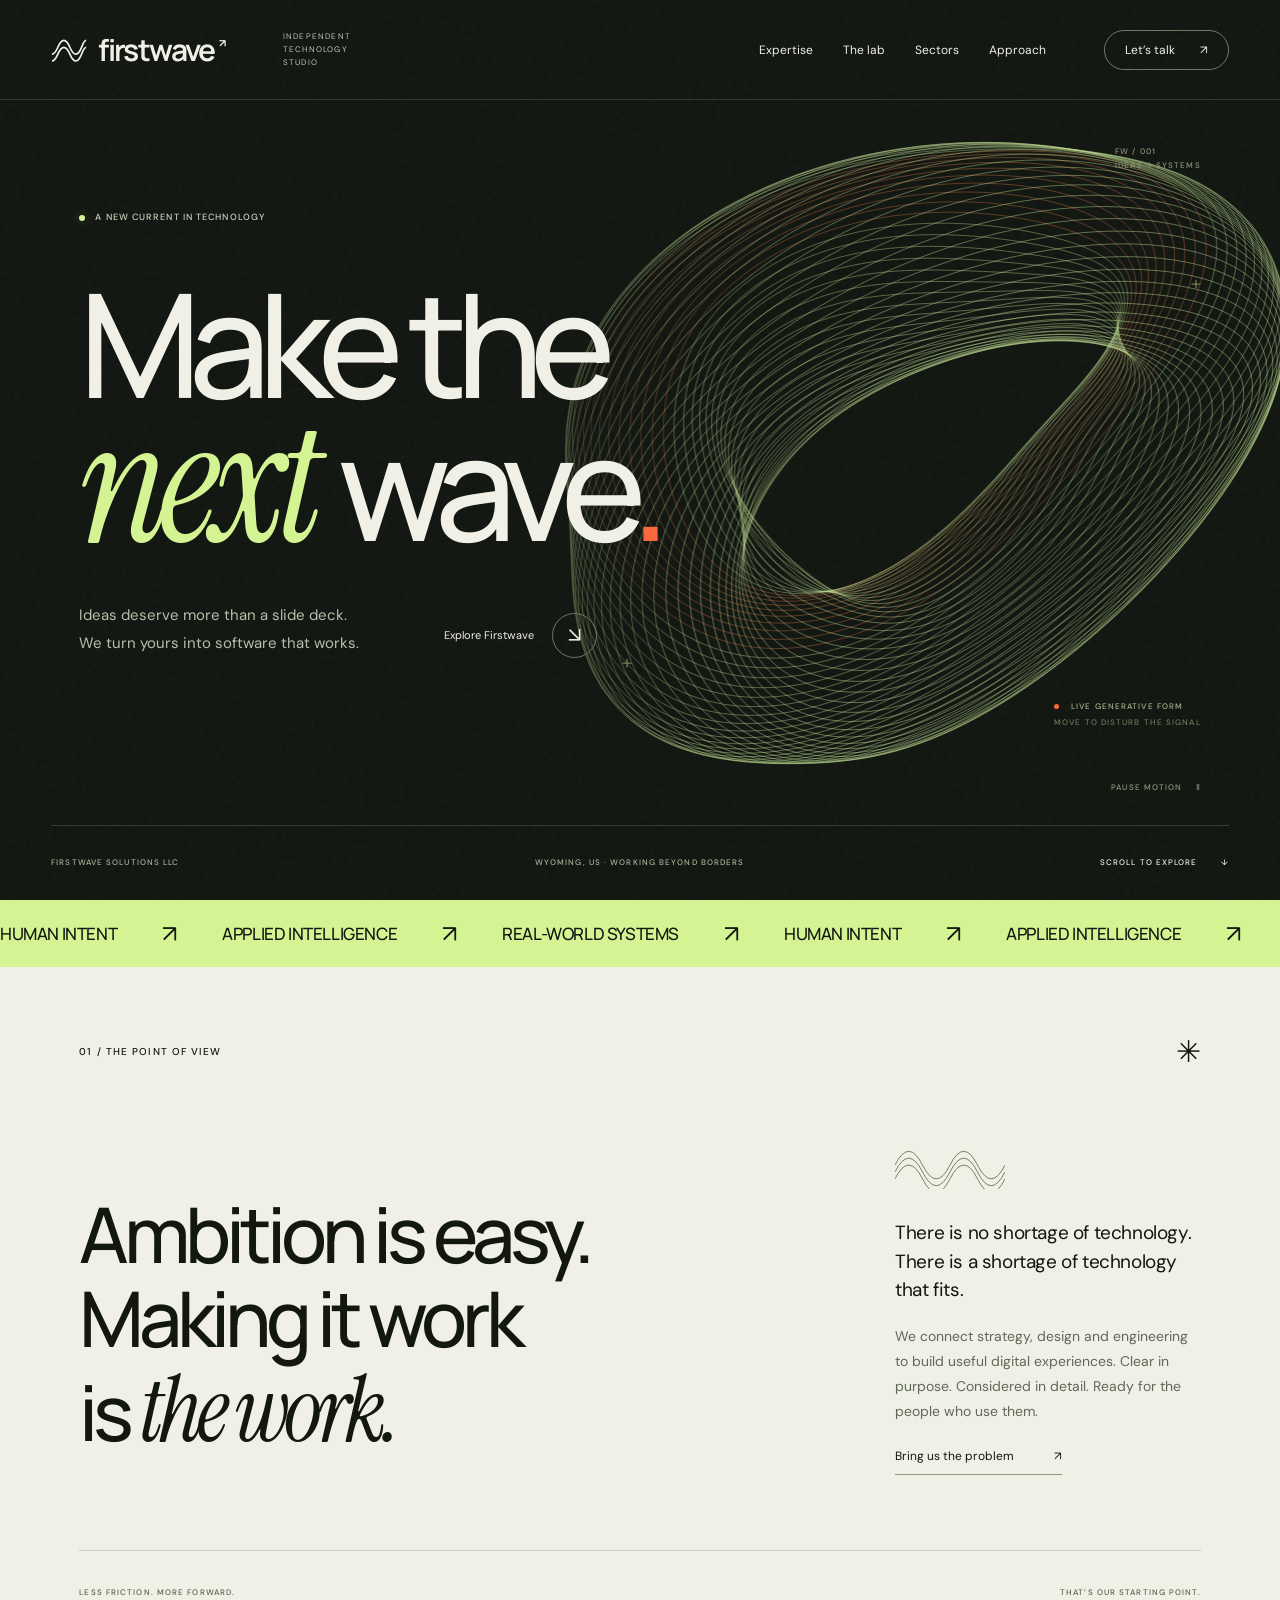
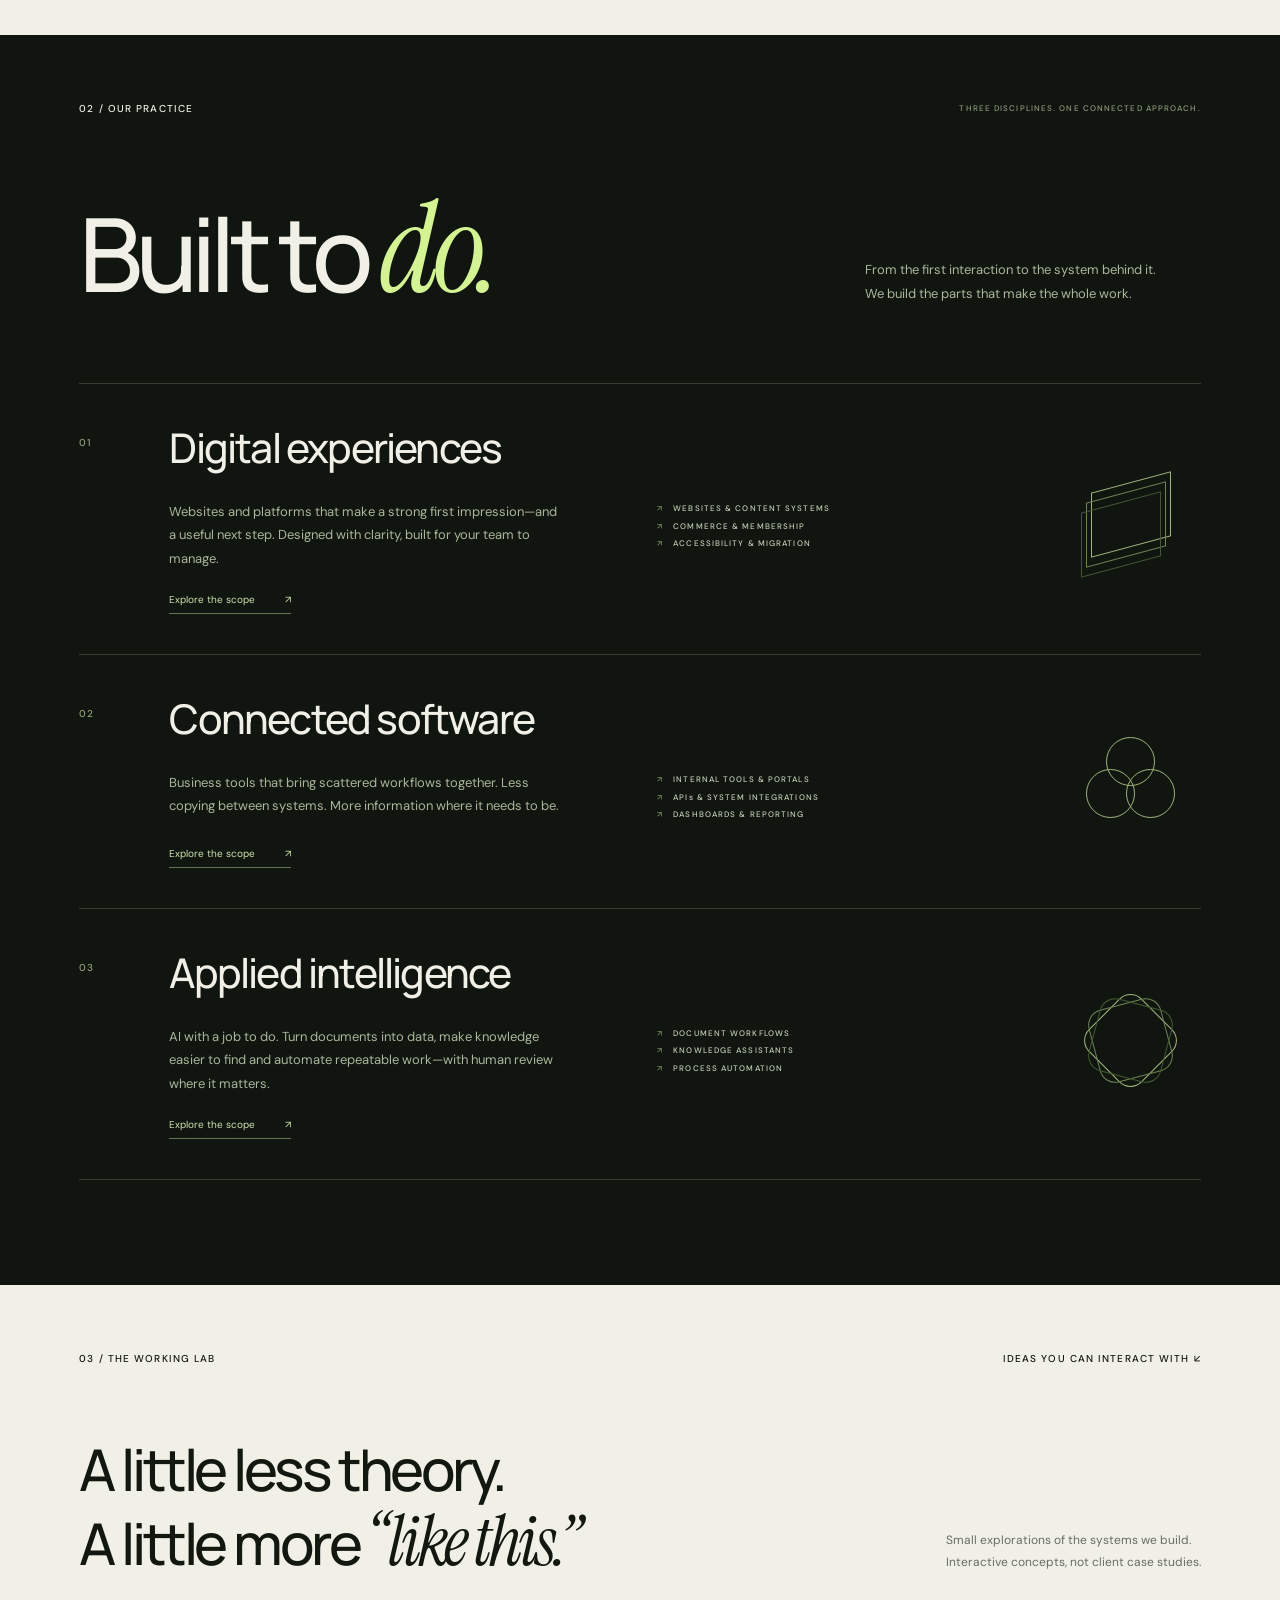
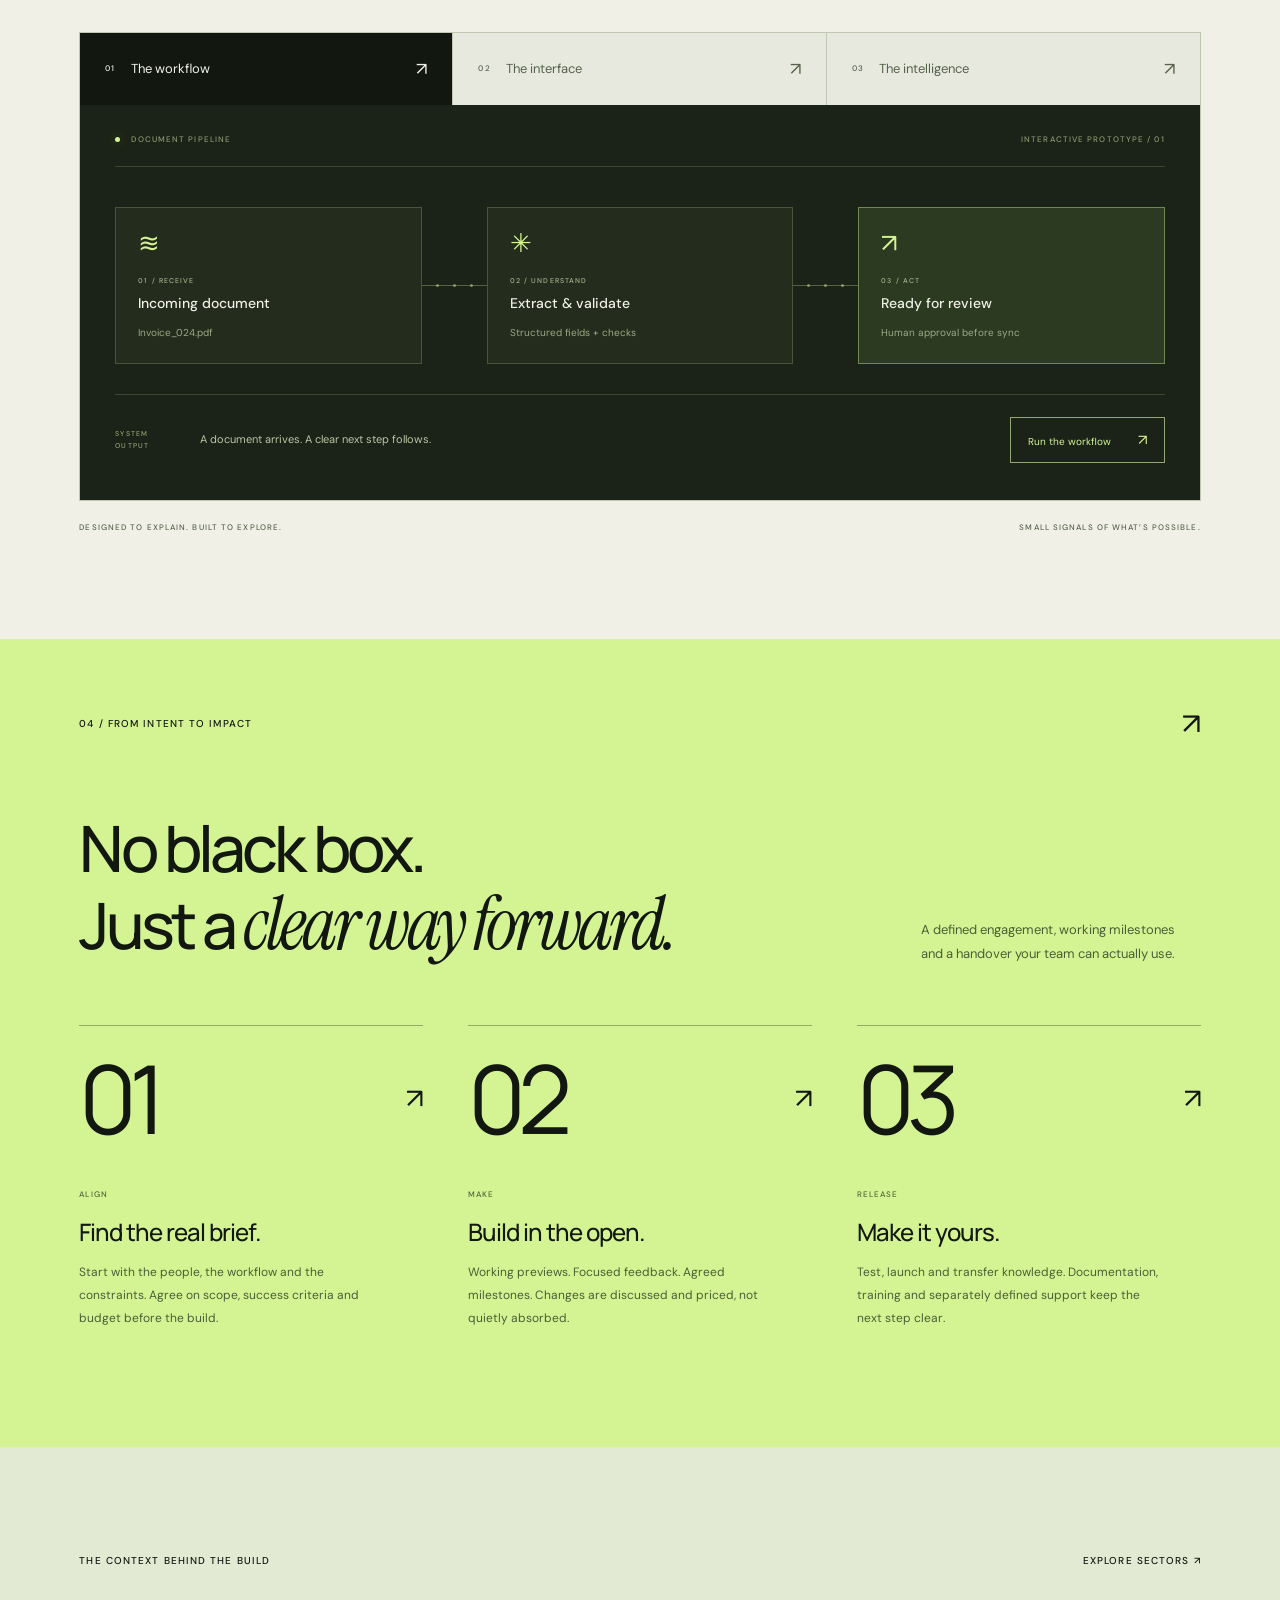
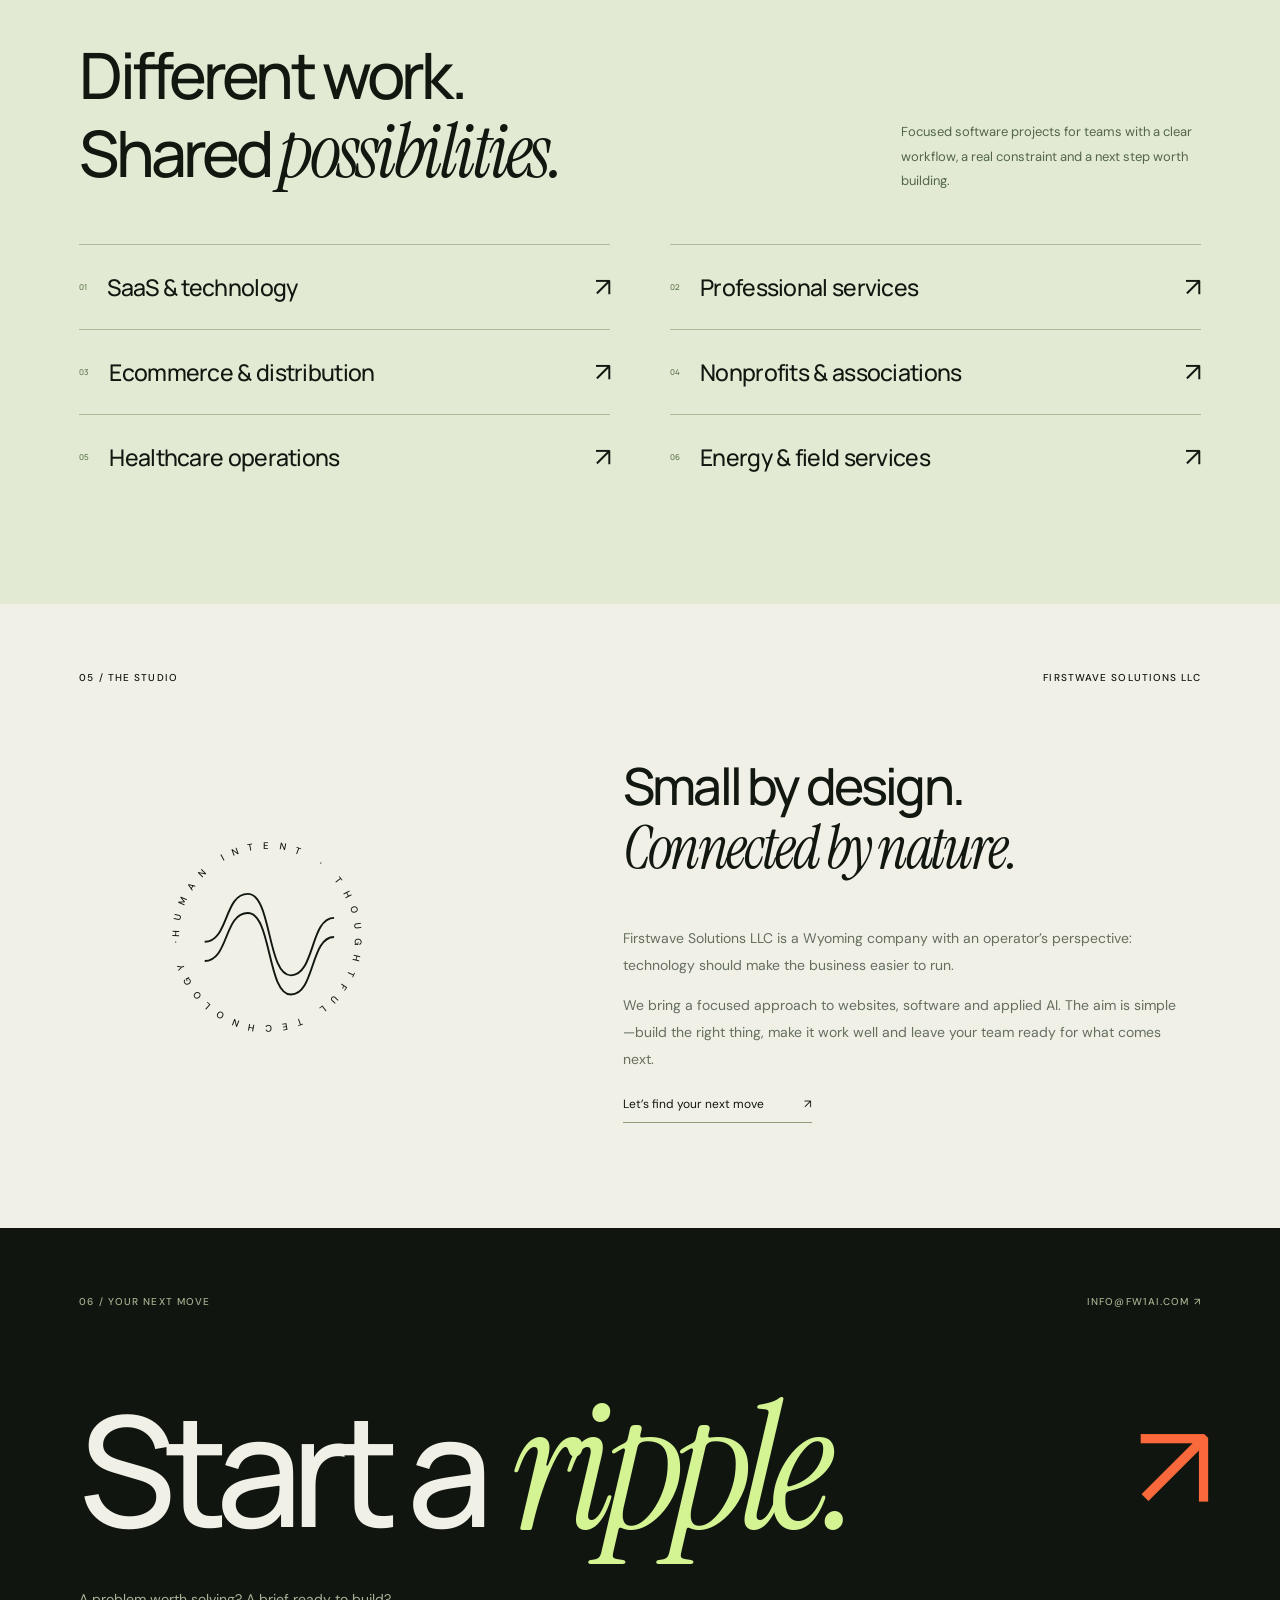
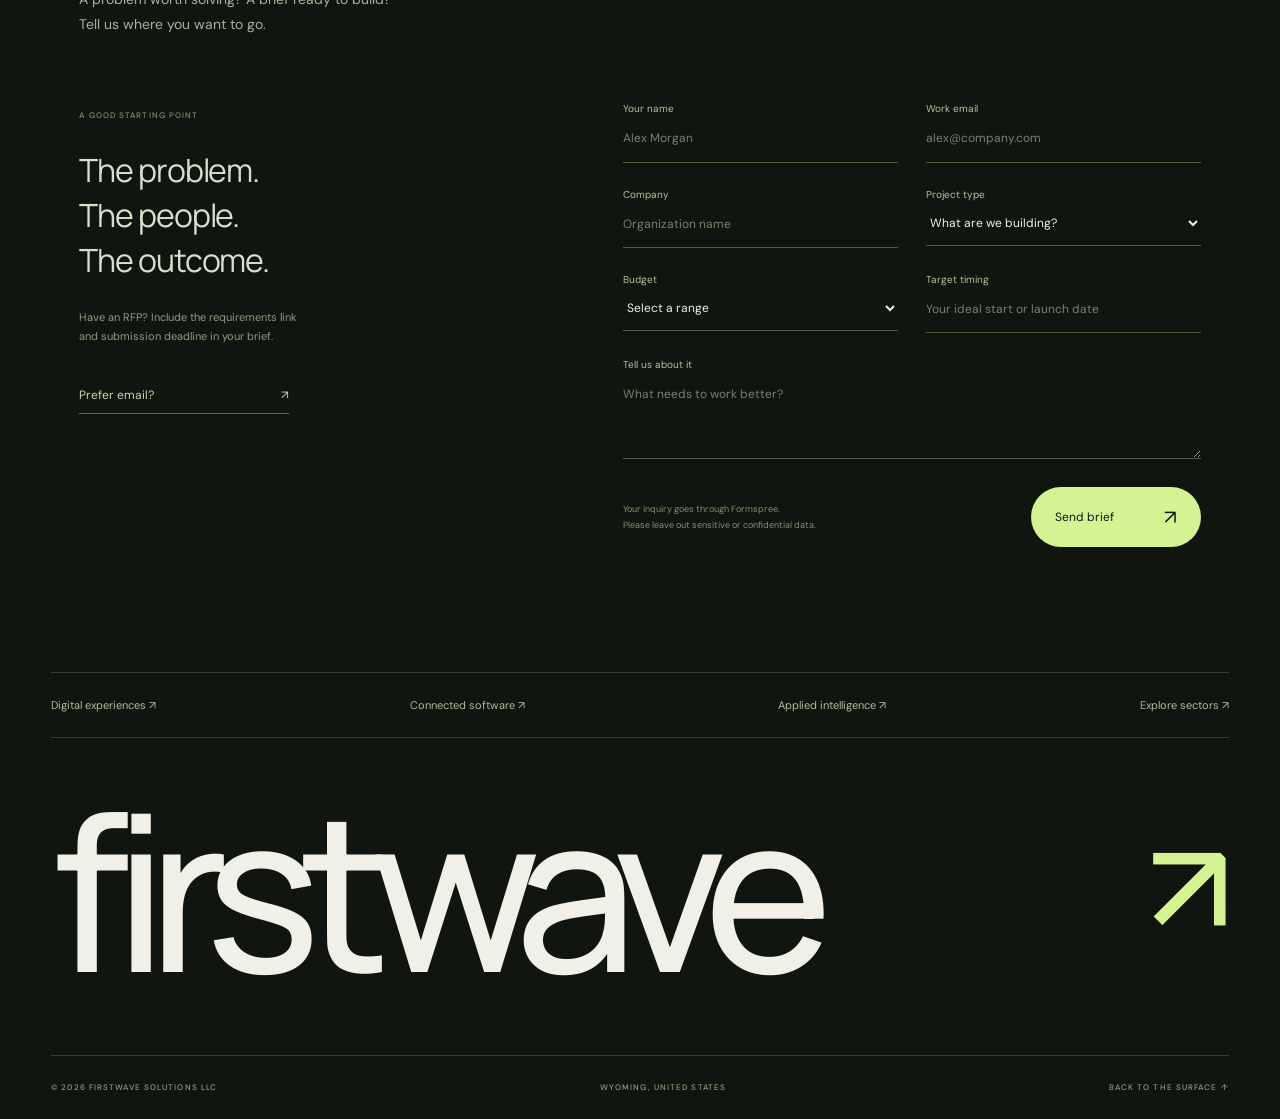
==== commit 88720713: "Add service and sector detail pages including healthcare and energy" ====
--- a/index.html
+++ b/index.html
@@ -5,19 +5,19 @@
 <title>Firstwave — Ideas into working systems.</title>
 <meta name="description" content="Firstwave Solutions LLC is an independent technology studio. Websites, business software and applied AI, from a clear brief to a considered launch.">
 <meta name="theme-color" content="#111510"><meta property="og:title" content="Firstwave — Ideas into working systems."><meta property="og:description" content="An independent technology studio. We make the next wave work."><link rel="canonical" href="https://fw1ai.com/"><link rel="icon" href="favicon.svg" type="image/svg+xml">
-<link rel="preconnect" href="https://fonts.googleapis.com"><link rel="preconnect" href="https://fonts.gstatic.com" crossorigin><link href="https://fonts.googleapis.com/css2?family=DM+Sans:wght@400;450;500;550;600;650;700&family=Instrument+Serif:ital@0;1&family=Manrope:wght@400;450;500;550;600;650;700;800&display=swap" rel="stylesheet"><link rel="stylesheet" href="styles.css"><script src="script.js" defer></script>
+<link rel="preconnect" href="https://fonts.googleapis.com"><link rel="preconnect" href="https://fonts.gstatic.com" crossorigin><link href="https://fonts.googleapis.com/css2?family=DM+Sans:wght@400;450;500;550;600;650;700&family=Instrument+Serif:ital@0;1&family=Manrope:wght@400;450;500;550;600;650;700;800&display=swap" rel="stylesheet"><link rel="stylesheet" href="styles.css"><link rel="stylesheet" href="details.css"><script src="script.js" defer></script>
 </head>
 <body>
 <a class="skip" href="#main">Skip to content</a>
-<header class="site-header"><a class="wordmark" href="#home" aria-label="Firstwave home"><svg viewBox="0 0 42 30" aria-hidden="true"><path d="M1 20C8 20 8 4 15 4s7 16 14 16S36 4 41 4M1 28C8 28 8 12 15 12s7 16 14 16 7-16 12-16"/></svg><span>firstwave<span class="brand-period">↗</span></span></a><span class="header-descriptor">INDEPENDENT TECHNOLOGY STUDIO</span><nav aria-label="Main navigation" id="navigation"><a href="#expertise">Expertise</a><a href="#lab">The lab</a><a href="#approach">Approach</a><a href="#contact" class="header-contact">Let’s talk <span>↗</span></a></nav><button class="menu-toggle" aria-expanded="false" aria-controls="navigation" aria-label="Open navigation"><span></span><span></span></button></header>
+<header class="site-header"><a class="wordmark" href="#home" aria-label="Firstwave home"><svg viewBox="0 0 42 30" aria-hidden="true"><path d="M1 20C8 20 8 4 15 4s7 16 14 16S36 4 41 4M1 28C8 28 8 12 15 12s7 16 14 16 7-16 12-16"/></svg><span>firstwave<span class="brand-period">↗</span></span></a><span class="header-descriptor">INDEPENDENT TECHNOLOGY STUDIO</span><nav aria-label="Main navigation" id="navigation"><a href="#expertise">Expertise</a><a href="#lab">The lab</a><a href="/markets/">Sectors</a><a href="#approach">Approach</a><a href="#contact" class="header-contact">Let’s talk <span>↗</span></a></nav><button class="menu-toggle" aria-expanded="false" aria-controls="navigation" aria-label="Open navigation"><span></span><span></span></button></header>
 <main id="main">
 <section id="home" class="hero dark"><div class="hero-coordinate mono" aria-hidden="true">FW / 001<br>IDEAS → SYSTEMS</div><div class="orbital"><canvas id="waveCanvas" aria-hidden="true"></canvas><div class="orbital-cross cross-one" aria-hidden="true">+</div><div class="orbital-cross cross-two" aria-hidden="true">+</div></div><div class="hero-content"><div class="eyebrow hero-eyebrow"><span class="status-dot"></span> A NEW CURRENT IN TECHNOLOGY</div><h1><span class="hero-line">Make the</span><span class="hero-line"><i>next</i> wave<span class="hero-period">.</span></span></h1><div class="hero-bottom-copy"><p>Ideas deserve more than a slide deck.<br>We turn yours into software that works.</p><a class="round-link" href="#expertise"><span>Explore Firstwave</span><span class="circle-arrow">↘</span></a></div></div><div class="wave-caption mono"><span class="signal-mark"></span> LIVE GENERATIVE FORM<br><span>MOVE TO DISTURB THE SIGNAL</span></div><div class="hero-footer mono"><span>FIRSTWAVE SOLUTIONS LLC</span><span>WYOMING, US · WORKING BEYOND BORDERS</span><a href="#manifesto">SCROLL TO EXPLORE <span>↓</span></a></div><button class="motion-toggle mono" aria-pressed="false">Pause motion <span>Ⅱ</span></button></section>
 <div class="ticker" aria-hidden="true"><div class="ticker-track"><span>HUMAN INTENT</span><b>↗</b><span>APPLIED INTELLIGENCE</span><b>↗</b><span>REAL-WORLD SYSTEMS</span><b>↗</b><span>HUMAN INTENT</span><b>↗</b><span>APPLIED INTELLIGENCE</span><b>↗</b><span>REAL-WORLD SYSTEMS</span><b>↗</b></div></div>
 <section id="manifesto" class="manifesto light section"><div class="section-kicker"><span class="mono">01 / THE POINT OF VIEW</span><span class="tiny-symbol" aria-hidden="true">✳</span></div><div class="manifesto-main"><h2 class="reveal">Ambition is easy.<br>Making it work<br>is <i>the work.</i></h2><div class="manifesto-aside reveal"><div class="small-wave" aria-hidden="true"><svg viewBox="0 0 160 70"><path d="M0 35Q20-5 40 35T80 35T120 35T160 35M0 45Q20 5 40 45T80 45T120 45T160 45M0 55Q20 15 40 55T80 55T120 55T160 55"/></svg></div><p>There is no shortage of technology. There is a shortage of technology that fits.</p><p>We connect strategy, design and engineering to build useful digital experiences. Clear in purpose. Considered in detail. Ready for the people who use them.</p><a class="underline-link" href="#contact">Bring us the problem <span>↗</span></a></div></div><div class="manifesto-foot mono"><span>LESS FRICTION. MORE FORWARD.</span><span>THAT’S OUR STARTING POINT.</span></div></section>
-<section id="expertise" class="expertise dark section"><div class="section-kicker"><span class="mono">02 / OUR PRACTICE</span><span class="mono muted">THREE DISCIPLINES. ONE CONNECTED APPROACH.</span></div><div class="expertise-heading reveal"><h2>Built to <i>do.</i></h2><p>From the first interaction to the system behind it.<br>We build the parts that make the whole work.</p></div><div class="services"><article class="service reveal"><span class="service-index mono">01</span><div class="service-body"><h3>Digital experiences<span>↗</span></h3><div class="service-details"><p>Websites and platforms that make a strong first impression—and a useful next step. Designed with clarity, built for your team to manage.</p><ul class="mono"><li>WEBSITES & CONTENT SYSTEMS</li><li>COMMERCE & MEMBERSHIP</li><li>ACCESSIBILITY & MIGRATION</li></ul></div></div><div class="service-glyph glyph-web" aria-hidden="true"><span></span><span></span><span></span></div></article><article class="service reveal"><span class="service-index mono">02</span><div class="service-body"><h3>Connected software<span>↗</span></h3><div class="service-details"><p>Business tools that bring scattered workflows together. Less copying between systems. More information where it needs to be.</p><ul class="mono"><li>INTERNAL TOOLS & PORTALS</li><li>APIs & SYSTEM INTEGRATIONS</li><li>DASHBOARDS & REPORTING</li></ul></div></div><div class="service-glyph glyph-connected" aria-hidden="true"><span></span><span></span><span></span></div></article><article class="service reveal"><span class="service-index mono">03</span><div class="service-body"><h3>Applied intelligence<span>↗</span></h3><div class="service-details"><p>AI with a job to do. Turn documents into data, make knowledge easier to find and automate repeatable work—with human review where it matters.</p><ul class="mono"><li>DOCUMENT WORKFLOWS</li><li>KNOWLEDGE ASSISTANTS</li><li>PROCESS AUTOMATION</li></ul></div></div><div class="service-glyph glyph-ai" aria-hidden="true"><span></span><span></span><span></span></div></article></div></section>
+<section id="expertise" class="expertise dark section"><div class="section-kicker"><span class="mono">02 / OUR PRACTICE</span><span class="mono muted">THREE DISCIPLINES. ONE CONNECTED APPROACH.</span></div><div class="expertise-heading reveal"><h2>Built to <i>do.</i></h2><p>From the first interaction to the system behind it.<br>We build the parts that make the whole work.</p></div><div class="services"><article class="service reveal"><span class="service-index mono">01</span><div class="service-body"><h3><a href="/services/websites/">Digital experiences</a><span>↗</span></h3><div class="service-details"><p>Websites and platforms that make a strong first impression—and a useful next step. Designed with clarity, built for your team to manage.</p><ul class="mono"><li>WEBSITES & CONTENT SYSTEMS</li><li>COMMERCE & MEMBERSHIP</li><li>ACCESSIBILITY & MIGRATION</li></ul></div><a class="service-detail-link" href="/services/websites/">Explore the scope <span>↗</span></a></div><div class="service-glyph glyph-web" aria-hidden="true"><span></span><span></span><span></span></div></article><article class="service reveal"><span class="service-index mono">02</span><div class="service-body"><h3><a href="/services/software-integrations/">Connected software</a><span>↗</span></h3><div class="service-details"><p>Business tools that bring scattered workflows together. Less copying between systems. More information where it needs to be.</p><ul class="mono"><li>INTERNAL TOOLS & PORTALS</li><li>APIs & SYSTEM INTEGRATIONS</li><li>DASHBOARDS & REPORTING</li></ul></div><a class="service-detail-link" href="/services/software-integrations/">Explore the scope <span>↗</span></a></div><div class="service-glyph glyph-connected" aria-hidden="true"><span></span><span></span><span></span></div></article><article class="service reveal"><span class="service-index mono">03</span><div class="service-body"><h3><a href="/services/ai-automation/">Applied intelligence</a><span>↗</span></h3><div class="service-details"><p>AI with a job to do. Turn documents into data, make knowledge easier to find and automate repeatable work—with human review where it matters.</p><ul class="mono"><li>DOCUMENT WORKFLOWS</li><li>KNOWLEDGE ASSISTANTS</li><li>PROCESS AUTOMATION</li></ul></div><a class="service-detail-link" href="/services/ai-automation/">Explore the scope <span>↗</span></a></div><div class="service-glyph glyph-ai" aria-hidden="true"><span></span><span></span><span></span></div></article></div></section>
 <section id="lab" class="lab light section"><div class="section-kicker"><span class="mono">03 / THE WORKING LAB</span><span class="mono">IDEAS YOU CAN INTERACT WITH ↙</span></div><div class="lab-heading reveal"><h2>A little less theory.<br>A little more <i>“like this.”</i></h2><p>Small explorations of the systems we build.<br>Interactive concepts, not client case studies.</p></div><div class="lab-console reveal"><div class="lab-tabs" role="tablist" aria-label="Interactive system concepts"><button id="tab-flow" role="tab" aria-controls="panel-flow" aria-selected="true" tabindex="0" data-demo="flow"><span class="mono">01</span> The workflow <span>↗</span></button><button id="tab-interface" role="tab" aria-controls="panel-interface" aria-selected="false" tabindex="-1" data-demo="interface"><span class="mono">02</span> The interface <span>↗</span></button><button id="tab-knowledge" role="tab" aria-controls="panel-knowledge" aria-selected="false" tabindex="-1" data-demo="knowledge"><span class="mono">03</span> The intelligence <span>↗</span></button></div><div class="demo-stage"><section id="panel-flow" class="demo-panel" role="tabpanel" aria-labelledby="tab-flow"><div class="demo-toolbar mono"><span><span class="status-dot"></span> DOCUMENT PIPELINE</span><span>INTERACTIVE PROTOTYPE / 01</span></div><div class="pipeline"><div class="pipeline-node"><span class="node-icon">≋</span><span class="mono">01 / RECEIVE</span><strong>Incoming document</strong><small>Invoice_024.pdf</small></div><div class="connector"><span></span><span></span><span></span></div><div class="pipeline-node"><span class="node-icon">✳</span><span class="mono">02 / UNDERSTAND</span><strong>Extract & validate</strong><small>Structured fields + checks</small></div><div class="connector"><span></span><span></span><span></span></div><div class="pipeline-node final-node"><span class="node-icon">↗</span><span class="mono">03 / ACT</span><strong>Ready for review</strong><small>Human approval before sync</small></div></div><div class="pipeline-output"><span class="mono">SYSTEM OUTPUT</span><div id="flowOutput" aria-live="polite">A document arrives. A clear next step follows.</div><button class="demo-button" id="runFlow">Run the workflow <span>↗</span></button></div></section><section id="panel-interface" class="demo-panel" role="tabpanel" aria-labelledby="tab-interface" hidden><div class="demo-toolbar mono"><span><span class="status-dot"></span> OPERATIONS / CONTROL ROOM</span><span>SAMPLE DATA / 02</span></div><div class="dashboard-demo"><div class="dashboard-title"><div><span class="mono">YOUR WORK, IN VIEW</span><h3>A calmer kind of overview.</h3></div><label class="mono">VIEW<select id="dashboardRange"><option value="week">THIS WEEK</option><option value="month">THIS MONTH</option></select></label></div><div class="dashboard-metrics"><div><span class="mono">COMPLETED</span><strong id="metricComplete">128</strong><small>Tasks brought across the line</small></div><div><span class="mono">AWAITING REVIEW</span><strong id="metricReview">12</strong><small>Human decisions, clearly queued</small></div><div class="chart-box"><div class="demo-chart" aria-label="Illustrative activity chart"><i style="--bar:35%"></i><i style="--bar:55%"></i><i style="--bar:45%"></i><i style="--bar:80%"></i><i style="--bar:60%"></i><i style="--bar:92%"></i><i style="--bar:72%"></i></div><span class="mono">ACTIVITY / SAMPLE DATA</span></div></div></div><div class="demo-foot mono">CHANGE THE VIEW TO EXPLORE THE INTERFACE <span>ALL VALUES ARE ILLUSTRATIVE</span></div></section><section id="panel-knowledge" class="demo-panel" role="tabpanel" aria-labelledby="tab-knowledge" hidden><div class="demo-toolbar mono"><span><span class="status-dot"></span> KNOWLEDGE / FIND THE SIGNAL</span><span>SCRIPTED DEMONSTRATION / 03</span></div><div class="knowledge-demo"><div><span class="mono">A QUESTION. A USEFUL START.</span><h3>Less searching.<br>More knowing where to look.</h3><p>Choose a question to see how a grounded assistant could surface an answer with a source.</p><div class="question-buttons"><button data-question="handover" aria-pressed="false">What happens at handover? ↗</button><button data-question="scope" aria-pressed="false">How do scope changes work? ↗</button></div></div><div class="answer-box"><span class="mono">FIRSTWAVE / KNOWLEDGE CONCEPT</span><p id="knowledgeAnswer" aria-live="polite">Good answers begin with the right context. Select a question to explore.</p><span class="source-label mono" id="knowledgeSource">NO LIVE AI REQUESTS · NO DATA LEAVES THIS DEMO</span></div></div></section></div></div><div class="lab-caption mono"><span>DESIGNED TO EXPLAIN. BUILT TO EXPLORE.</span><span>SMALL SIGNALS OF WHAT’S POSSIBLE.</span></div></section>
 <section id="approach" class="approach section"><div class="section-kicker"><span class="mono">04 / FROM INTENT TO IMPACT</span><span class="tiny-symbol" aria-hidden="true">↗</span></div><div class="approach-heading reveal"><h2>No black box.<br>Just a <i>clear way forward.</i></h2><p>A defined engagement, working milestones and a handover your team can actually use.</p></div><div class="process-grid"><article class="process-step reveal"><div class="step-number">01<span>↗</span></div><span class="mono">ALIGN</span><h3>Find the real brief.</h3><p>Start with the people, the workflow and the constraints. Agree on scope, success criteria and budget before the build.</p></article><article class="process-step reveal"><div class="step-number">02<span>↗</span></div><span class="mono">MAKE</span><h3>Build in the open.</h3><p>Working previews. Focused feedback. Agreed milestones. Changes are discussed and priced, not quietly absorbed.</p></article><article class="process-step reveal"><div class="step-number">03<span>↗</span></div><span class="mono">RELEASE</span><h3>Make it yours.</h3><p>Test, launch and transfer knowledge. Documentation, training and separately defined support keep the next step clear.</p></article></div></section>
-<section class="studio light section"><div class="section-kicker"><span class="mono">05 / THE STUDIO</span><span class="mono">FIRSTWAVE SOLUTIONS LLC</span></div><div class="studio-main"><div class="studio-stamp reveal" aria-hidden="true"><svg viewBox="0 0 240 240"><defs><path id="circleText" d="M120,120m-92,0a92,92 0 1,1 184,0a92,92 0 1,1 -184,0"/></defs><text><textPath href="#circleText" textLength="575">HUMAN INTENT · THOUGHTFUL TECHNOLOGY · </textPath></text><path class="stamp-wave" d="M55 125C80 125 75 75 100 75s20 85 45 85 20-60 45-60M55 145C80 145 75 95 100 95s20 85 45 85 20-60 45-60"/></svg></div><div class="reveal"><h2>Small by design.<br><i>Connected by nature.</i></h2><p>Firstwave Solutions LLC is a Wyoming company with an operator’s perspective: technology should make the business easier to run.</p><p>We bring a focused approach to websites, software and applied AI. The aim is simple—build the right thing, make it work well and leave your team ready for what comes next.</p><a class="underline-link" href="#contact">Let’s find your next move <span>↗</span></a></div></div></section>
-<section id="contact" class="contact dark section"><div class="section-kicker"><span class="mono">06 / YOUR NEXT MOVE</span><a class="mono" href="mailto:info@fw1ai.com">INFO@FW1AI.COM ↗</a></div><div class="contact-heading reveal"><h2>Start a <i>ripple.</i><span>↗</span></h2><p>A problem worth solving? A brief ready to build?<br>Tell us where you want to go.</p></div><div class="contact-body"><div class="contact-note"><span class="mono">A GOOD STARTING POINT</span><p>The problem.<br>The people.<br>The outcome.</p><small>Have an RFP? Include the requirements link and submission deadline in your brief.</small><a href="mailto:info@fw1ai.com" class="underline-link">Prefer email? <span>↗</span></a></div><form id="contactForm" action="https://formspree.io/f/mwpqonzw" method="post"><div class="form-row"><label>Your name<input name="name" autocomplete="name" placeholder="Alex Morgan" required></label><label>Work email<input name="email" type="email" autocomplete="email" placeholder="alex@company.com" required></label></div><div class="form-row"><label>Company<input name="company" autocomplete="organization" placeholder="Organization name"></label><label>Project type<select name="project_type" required><option value="">What are we building?</option><option>Website or digital platform</option><option>Business software or integration</option><option>AI or automation</option><option>RFP / other project</option></select></label></div><div class="form-row"><label>Budget<select name="budget"><option value="">Select a range</option><option>Under $5,000</option><option>$5,000–$15,000</option><option>$15,000–$30,000</option><option>$30,000+</option><option>To be defined</option></select></label><label>Target timing<input name="timeline" placeholder="Your ideal start or launch date"></label></div><label>Tell us about it<textarea name="message" rows="3" placeholder="What needs to work better?" required></textarea></label><input class="honey" name="_gotcha" tabindex="-1" autocomplete="off" aria-hidden="true"><div class="form-bottom"><p>Your inquiry goes through Formspree.<br>Please leave out sensitive or confidential data.</p><button class="send-button" type="submit">Send brief <span>↗</span></button></div><p id="formStatus" role="status" aria-live="polite"></p></form></div></section>
-</main><footer class="dark"><a class="footer-wordmark" href="#home" aria-label="Firstwave home">firstwave<span>↗</span></a><div class="footer-bottom mono"><span>© <span id="year">2026</span> FIRSTWAVE SOLUTIONS LLC</span><span>WYOMING, UNITED STATES</span><a href="#home">BACK TO THE SURFACE ↑</a></div></footer>
+<section class="homepage-sectors section"><div class="section-kicker"><span class="mono">THE CONTEXT BEHIND THE BUILD</span><a class="mono" href="/markets/">EXPLORE SECTORS ↗</a></div><div class="homepage-sectors-heading reveal"><h2>Different work.<br>Shared <i>possibilities.</i></h2><p>Focused software projects for teams with a clear workflow, a real constraint and a next step worth building.</p></div><div class="sector-links reveal"><a href="/markets/saas/"><span class="mono">01</span>SaaS & technology<span>↗</span></a><a href="/markets/professional-services/"><span class="mono">02</span>Professional services<span>↗</span></a><a href="/markets/ecommerce/"><span class="mono">03</span>Ecommerce & distribution<span>↗</span></a><a href="/markets/nonprofits/"><span class="mono">04</span>Nonprofits & associations<span>↗</span></a><a href="/markets/healthcare/"><span class="mono">05</span>Healthcare operations<span>↗</span></a><a href="/markets/energy/"><span class="mono">06</span>Energy & field services<span>↗</span></a></div></section><section class="studio light section"><div class="section-kicker"><span class="mono">05 / THE STUDIO</span><span class="mono">FIRSTWAVE SOLUTIONS LLC</span></div><div class="studio-main"><div class="studio-stamp reveal" aria-hidden="true"><svg viewBox="0 0 240 240"><defs><path id="circleText" d="M120,120m-92,0a92,92 0 1,1 184,0a92,92 0 1,1 -184,0"/></defs><text><textPath href="#circleText" textLength="575">HUMAN INTENT · THOUGHTFUL TECHNOLOGY · </textPath></text><path class="stamp-wave" d="M55 125C80 125 75 75 100 75s20 85 45 85 20-60 45-60M55 145C80 145 75 95 100 95s20 85 45 85 20-60 45-60"/></svg></div><div class="reveal"><h2>Small by design.<br><i>Connected by nature.</i></h2><p>Firstwave Solutions LLC is a Wyoming company with an operator’s perspective: technology should make the business easier to run.</p><p>We bring a focused approach to websites, software and applied AI. The aim is simple—build the right thing, make it work well and leave your team ready for what comes next.</p><a class="underline-link" href="#contact">Let’s find your next move <span>↗</span></a></div></div></section>
+<section id="contact" class="contact dark section"><div class="section-kicker"><span class="mono">06 / YOUR NEXT MOVE</span><a class="mono" href="mailto:info@fw1ai.com">INFO@FW1AI.COM ↗</a></div><div class="contact-heading reveal"><h2>Start a <i>ripple.</i><span>↗</span></h2><p>A problem worth solving? A brief ready to build?<br>Tell us where you want to go.</p></div><div class="contact-body"><div class="contact-note"><span class="mono">A GOOD STARTING POINT</span><p>The problem.<br>The people.<br>The outcome.</p><small>Have an RFP? Include the requirements link and submission deadline in your brief.</small><a href="mailto:info@fw1ai.com" class="underline-link">Prefer email? <span>↗</span></a></div><form id="contactForm" action="https://formspree.io/f/mwpqonzw" method="post"><p class="inquiry-context" id="inquiryContext" hidden></p><div class="form-row"><label>Your name<input name="name" autocomplete="name" placeholder="Alex Morgan" required></label><label>Work email<input name="email" type="email" autocomplete="email" placeholder="alex@company.com" required></label></div><div class="form-row"><label>Company<input name="company" autocomplete="organization" placeholder="Organization name"></label><label>Project type<select name="project_type" required><option value="">What are we building?</option><option>Website or digital platform</option><option>Business software or integration</option><option>AI or automation</option><option>RFP / other project</option></select></label></div><div class="form-row"><label>Budget<select name="budget"><option value="">Select a range</option><option>Under $5,000</option><option>$5,000–$15,000</option><option>$15,000–$30,000</option><option>$30,000+</option><option>To be defined</option></select></label><label>Target timing<input name="timeline" placeholder="Your ideal start or launch date"></label></div><label>Tell us about it<textarea name="message" rows="3" placeholder="What needs to work better?" required></textarea></label><input class="honey" name="_gotcha" tabindex="-1" autocomplete="off" aria-hidden="true"><div class="form-bottom"><p>Your inquiry goes through Formspree.<br>Please leave out sensitive or confidential data.</p><button class="send-button" type="submit">Send brief <span>↗</span></button></div><p id="formStatus" role="status" aria-live="polite"></p></form></div></section>
+</main><footer class="dark"><div class="detail-footer-links"><a href="/services/websites/">Digital experiences ↗</a><a href="/services/software-integrations/">Connected software ↗</a><a href="/services/ai-automation/">Applied intelligence ↗</a><a href="/markets/">Explore sectors ↗</a></div><a class="footer-wordmark" href="#home" aria-label="Firstwave home">firstwave<span>↗</span></a><div class="footer-bottom mono"><span>© <span id="year">2026</span> FIRSTWAVE SOLUTIONS LLC</span><span>WYOMING, UNITED STATES</span><a href="#home">BACK TO THE SURFACE ↑</a></div></footer>
 </body></html>
--- a/details.css
+++ b/details.css
@@ -0,0 +1,2 @@
+.detail-hero{position:relative;padding-top:145px;padding-bottom:0;overflow:hidden}.detail-breadcrumb{display:flex;gap:12px;color:#9ba98a;font-size:8px;flex-wrap:wrap}.detail-breadcrumb a:hover{color:var(--acid)}.detail-hero-grid{display:grid;grid-template-columns:1.25fr .85fr;gap:30px;align-items:center;margin-top:55px}.detail-title{position:relative;z-index:1;padding:10px 0 55px}.detail-title .eyebrow{font-size:8px;letter-spacing:1.5px;display:flex;gap:10px;align-items:center;color:#b6c6a1;margin:0 0 35px}.detail-title h1{font-size:clamp(55px,5.5vw,88px);letter-spacing:-.065em;line-height:1.1;margin:0 0 30px}.detail-title h1 i{font-size:1.16em;color:var(--acid);white-space:nowrap}.detail-intro{max-width:460px;color:#b0bf9d;font-size:14px;line-height:1.9;margin-bottom:30px}.detail-art{position:relative;min-width:0;aspect-ratio:1;align-self:center}.detail-art svg{width:125%;height:125%;position:absolute;inset:-13%;stroke:var(--acid);stroke-width:.8;animation:detail-float 12s ease-in-out infinite}.detail-art svg path{stroke-dasharray:1600;stroke-dashoffset:1600;animation:trace-in 2.3s cubic-bezier(.2,.8,.2,1) var(--delay) both}.detail-art.art-energy svg,.market-card-art.art-energy svg{stroke:var(--orange)}.detail-art.art-healthcare svg,.market-card-art.art-healthcare svg{stroke:#a6d9cd}.detail-art.art-intelligence svg,.market-card-art.art-intelligence svg{stroke:#d4f494}.art-label,.art-caption{position:absolute;font-size:7px;letter-spacing:1.3px;color:#93a47e}.art-label{top:0;left:0;line-height:2}.art-caption{bottom:0;right:0}.detail-hero-foot{display:flex;justify-content:space-between;gap:25px;border-top:1px solid var(--dark-line);padding:25px 0;font-size:8px;color:#aab99a}.detail-hero .motion-toggle{bottom:85px;right:6.2%;font-size:7px}.detail-overview-intro{display:grid;grid-template-columns:1fr .8fr;gap:15%;align-items:end}.detail-overview-intro h2{font-size:clamp(40px,4vw,64px);letter-spacing:-.055em;line-height:1.15;margin:0;max-width:600px}.detail-overview-intro>p{font-size:14px;line-height:1.9;color:var(--muted);margin:0;max-width:420px}.detail-outcomes{display:grid;grid-template-columns:repeat(3,1fr);gap:40px;margin-top:65px}.detail-outcomes article{border-top:1px solid var(--line);padding-top:25px}.detail-outcomes .mono{font-size:8px;color:#5c6a50}.detail-outcomes h3{font-size:23px;letter-spacing:-.8px;line-height:1.3;margin:20px 0 15px;max-width:290px}.detail-outcomes p{font-size:13px;color:var(--muted);line-height:1.85;margin-bottom:0}.detail-scope{background:#e2ead4}.detail-scope .section-kicker>.mono:last-child{font-size:8px;max-width:300px;text-align:right;color:#5a6a4b}.scope-heading{display:grid;grid-template-columns:1fr .5fr;gap:80px;align-items:center}.scope-heading h2{font-size:clamp(40px,4.5vw,68px);letter-spacing:-.06em;line-height:1.12;margin:0;max-width:650px}.scope-duration{display:flex;gap:20px;align-items:center;justify-self:end}.scope-duration strong{font:400 65px/1 'Manrope',sans-serif;letter-spacing:-5px;white-space:nowrap}.scope-duration .mono{font-size:7px;max-width:130px;color:#526541}.scope-example{font-size:15px;line-height:1.9;max-width:650px;color:#58674d;margin:30px 0}.scope-visual{display:grid;grid-template-columns:repeat(3,1fr);border:1px solid #a8b895;margin:45px 0;background:#d6e2c2}.scope-visual>div{display:flex;align-items:center;gap:20px;padding:35px 25px;border-right:1px solid #a8b895}.scope-visual>div:last-child{border:0}.scope-visual .mono{font-size:8px;color:#5b7047}.scope-visual strong{font-size:11px;font-weight:500;letter-spacing:1px}.stage-arrow{margin-left:auto;font-size:25px;color:#5b7047}.scope-content{display:grid;grid-template-columns:1.1fr .7fr;gap:15%;margin-top:50px}.scope-content h3{font-size:24px;letter-spacing:-.8px;margin-bottom:30px}.deliverable-list{list-style:none;margin:0;padding:0}.deliverable-list li{border-top:1px solid #b6c5a5;display:flex;align-items:baseline;gap:20px;padding:17px 0;font-size:13px;line-height:1.7}.deliverable-list li:last-child{border-bottom:1px solid #b6c5a5}.deliverable-list .mono{font-size:8px;color:#60744e}.scope-content aside>.mono{font-size:8px;color:#50663c}.scope-content aside>p{font-size:12px;line-height:1.9;color:#536548;margin:13px 0 30px}.scope-note{display:block;font-size:10px;line-height:1.8;border-top:1px solid #b6c5a5;padding-top:20px;color:#536548}.detail-engagement .section-kicker{color:#a1b38c}.detail-engagement .section-kicker>.mono:last-child{font-size:8px}.detail-engagement .detail-overview-intro p{color:#adbd9c}.detail-engagement h2 i{font-size:1.2em;color:var(--acid)}.engagement-strip{display:grid;grid-template-columns:repeat(3,1fr);gap:35px;margin-top:60px}.engagement-strip>div{border-top:1px solid var(--dark-line);padding-top:25px}.engagement-strip .mono{font-size:8px;color:#a3b98b}.engagement-strip p{font-size:15px;line-height:1.6;margin:15px 0 0}.detail-faq{max-width:900px;margin:60px 0 0 auto}.detail-faq details{border-top:1px solid var(--dark-line)}.detail-faq details:last-child{border-bottom:1px solid var(--dark-line)}.detail-faq summary{list-style:none;display:flex;gap:30px;align-items:center;justify-content:space-between;padding:25px 0;cursor:pointer;font-size:17px;letter-spacing:-.3px}.detail-faq summary::-webkit-details-marker{display:none}.detail-faq summary span{font-size:23px;color:var(--acid);transition:transform .3s;flex-shrink:0}.detail-faq details[open] summary span{transform:rotate(45deg)}.detail-faq details p{font-size:13px;line-height:1.9;color:#a9bd97;max-width:700px;margin:0 0 25px}.related-links{display:grid;gap:0}.related-links a{display:flex;gap:30px;align-items:center;border-top:1px solid var(--line);padding:25px 0}.related-links a:last-child{border-bottom:1px solid var(--line)}.related-links .mono{font-size:8px;color:#637456}.related-links a>span:nth-child(2){font:500 32px 'Manrope',sans-serif;letter-spacing:-1px}.related-links b{font-size:28px;font-weight:400;margin-left:auto;transition:transform .3s}.related-links a:hover b{transform:translate(5px,-5px)}.detail-cta .eyebrow{font-size:8px;color:#aabf94}.detail-cta h2{display:flex;justify-content:space-between;align-items:center;font-size:clamp(80px,11vw,160px);line-height:1;letter-spacing:-.075em;margin:35px 0;gap:.2em}.detail-cta h2 i{font-size:1.17em;color:var(--acid);margin-right:auto}.detail-cta h2>span{font-size:.7em;color:var(--orange)}.detail-cta>div{display:flex;align-items:center;justify-content:space-between;gap:40px}.detail-cta p{color:#adbf9b;font-size:13px;line-height:1.8;margin:0}.detail-cta .send-button{font-size:12px;white-space:nowrap}.detail-footer-links{display:flex;gap:30px;justify-content:space-between;border-top:1px solid var(--dark-line);padding:25px 0;font-size:11px;color:#adbd9b}.detail-footer-links a:hover{color:var(--acid)}.markets-hero{padding-top:145px}.markets-hero>.eyebrow{display:flex;gap:10px;align-items:center;font-size:8px;color:#aabb94;margin:65px 0 35px}.markets-hero h1{font-size:clamp(60px,7vw,110px);line-height:1.07;letter-spacing:-.065em;margin:0 0 35px}.markets-hero h1 i{font-size:1.17em;color:var(--acid)}.markets-hero>p:not(.eyebrow){color:#a9ba96;font-size:15px;line-height:1.9}.markets-index{display:flex;gap:15px 30px;flex-wrap:wrap;margin-top:55px;padding-top:25px;border-top:1px solid var(--dark-line);font-size:8px;color:#bdcdae}.markets-index a:hover{color:var(--acid)}.market-grid{display:grid;grid-template-columns:1fr 1fr;gap:65px 40px}.market-card{display:block;min-width:0;scroll-margin-top:30px}.market-card-art{background:var(--dark);position:relative;height:300px;overflow:hidden}.market-card-art svg{position:absolute;width:90%;height:150%;top:-25%;right:-8%;stroke:#c3d69e;stroke-width:1;transition:transform .8s cubic-bezier(.2,.8,.2,1)}.market-card:hover svg{transform:rotate(-8deg) scale(1.1)}.market-card-art>.mono{position:absolute;top:25px;left:25px;font-size:8px;color:#b4c69a}.market-card-title{display:flex;justify-content:space-between;align-items:center;gap:20px;margin-top:25px}.market-card-title h2{font-size:30px;letter-spacing:-1.1px;margin:0;line-height:1.2}.market-card-title>span{font-size:27px;transition:transform .3s}.market-card:hover .market-card-title>span{transform:translate(5px,-5px)}.market-card>p{font-size:13px;line-height:1.85;color:var(--muted);max-width:470px;margin:18px 0}.market-card>.mono{font-size:8px;color:#4e6340}.market-fit{background:var(--acid)}.market-fit>.mono{font-size:8px}.market-fit h2{font-size:clamp(48px,5.5vw,85px);line-height:1.1;letter-spacing:-.06em;margin:40px 0 30px}.market-fit h2 i{font-size:1.15em}.market-fit>p{font-size:14px;line-height:1.9;max-width:650px;color:#4b6139}.homepage-sectors{background:#e2ead4}.homepage-sectors-heading{display:flex;justify-content:space-between;gap:50px;align-items:end}.homepage-sectors h2{font-size:clamp(45px,5vw,75px);letter-spacing:-.06em;line-height:1.12;margin:0}.homepage-sectors h2 i{font-size:1.17em}.homepage-sectors-heading>p{font-size:13px;line-height:1.9;max-width:300px;color:#536648;margin:0}.sector-links{display:grid;grid-template-columns:1fr 1fr;gap:0 60px;margin-top:50px}.sector-links a{display:flex;align-items:center;gap:20px;padding:25px 0;border-top:1px solid #acbc9a;font:500 23px 'Manrope',sans-serif;letter-spacing:-.7px}.sector-links a .mono{font-size:8px;color:#5c7148;letter-spacing:0}.sector-links a>span:last-child{margin-left:auto;font:400 26px 'DM Sans',sans-serif;transition:transform .3s}.sector-links a:hover>span:last-child{transform:translate(5px,-5px)}.service-detail-link{display:inline-flex;margin-top:23px;font-size:10px;border-bottom:1px solid #63734f;color:#cce3af;gap:30px;padding-bottom:7px}.service h3 a:hover{color:var(--acid)}.inquiry-context{font-size:11px;color:var(--acid);border-left:2px solid var(--acid);padding-left:12px;margin-bottom:25px}.inquiry-context[hidden]{display:none}@keyframes detail-float{0%,100%{transform:translateY(0) rotate(-8deg)}50%{transform:translateY(-18px) rotate(-3deg)}}@keyframes trace-in{to{stroke-dashoffset:0}}@media(max-width:1100px){.detail-hero-grid{grid-template-columns:1.1fr .9fr;gap:0}.detail-title h1{font-size:5.7vw}.detail-intro{font-size:13px}.detail-overview-intro{gap:8%}.scope-heading{gap:35px}.scope-duration strong{font-size:50px}.scope-content{gap:8%}.detail-outcomes{gap:25px}.scope-visual>div{padding:25px 18px;gap:12px}.scope-visual strong{font-size:9px}.detail-footer-links{gap:20px;font-size:10px}.market-card-title h2{font-size:25px}.detail-cta h2{font-size:11vw}}@media(max-width:760px){.detail-hero{padding-top:115px;padding-bottom:0}.detail-breadcrumb{font-size:6px;gap:9px;line-height:1.9}.detail-hero-grid{grid-template-columns:1fr;margin-top:35px}.detail-title{padding:0}.detail-title .eyebrow{font-size:6px;letter-spacing:.7px;margin-bottom:25px}.detail-title h1{font-size:clamp(39px,9vw,65px);letter-spacing:-.06em;margin-bottom:25px}.detail-intro{font-size:13px;line-height:1.85;margin-bottom:25px}.detail-art{height:280px;width:100%;aspect-ratio:auto;margin-top:40px;margin-bottom:55px}.detail-art svg{width:120%;height:140%;inset:-20% -10%}.art-label,.art-caption{font-size:6px}.detail-hero-foot{padding:20px 0;font-size:6px;gap:20px}.detail-hero-foot>a{text-align:right}.detail-hero .motion-toggle{bottom:80px;font-size:6px}.detail-overview-intro{grid-template-columns:1fr;gap:25px}.detail-overview-intro h2{font-size:clamp(36px,8.3vw,58px);letter-spacing:-.05em}.detail-overview-intro>p{font-size:13px;max-width:none}.detail-outcomes{grid-template-columns:1fr;gap:30px;margin-top:40px}.detail-outcomes article{padding-top:20px}.detail-outcomes h3{font-size:23px;margin-top:15px;max-width:none}.detail-outcomes p{font-size:13px}.detail-scope .section-kicker>.mono:last-child{font-size:6px;max-width:160px}.scope-heading{grid-template-columns:1fr;gap:25px}.scope-heading h2{font-size:clamp(36px,8.5vw,55px)}.scope-duration{justify-self:start;gap:20px}.scope-duration strong{font-size:55px}.scope-duration .mono{font-size:6px;max-width:none}.scope-example{font-size:13px;margin:25px 0}.scope-visual{grid-template-columns:1fr;margin:30px 0}.scope-visual>div{padding:22px;border-right:0;border-bottom:1px solid #a8b895}.scope-visual strong{font-size:10px}.scope-content{grid-template-columns:1fr;gap:35px;margin-top:35px}.scope-content h3{font-size:22px}.deliverable-list li{font-size:12px;padding:15px 0;gap:15px}.scope-content aside>p{font-size:12px}.scope-note{font-size:10px}.detail-engagement .section-kicker>.mono:last-child{font-size:6px;max-width:125px}.engagement-strip{grid-template-columns:1fr;gap:25px;margin-top:35px}.engagement-strip>div{padding-top:20px}.engagement-strip p{font-size:14px;margin-top:10px}.detail-faq{margin-top:40px}.detail-faq summary{font-size:15px;line-height:1.6;padding:20px 0}.detail-faq details p{font-size:12px}.related-links a{gap:20px;padding:22px 0}.related-links a>span:nth-child(2){font-size:24px}.related-links b{font-size:23px}.detail-cta h2{font-size:clamp(56px,12.5vw,90px);letter-spacing:-.07em;gap:.15em}.detail-cta>div{align-items:start;flex-direction:column;gap:25px}.detail-cta .send-button{margin-left:0;font-size:11px}.detail-footer-links{display:grid;grid-template-columns:1fr 1fr;gap:20px;font-size:9px;line-height:1.6}.markets-hero{padding-top:115px}.markets-hero>.eyebrow{margin-top:45px;font-size:6px;letter-spacing:1px}.markets-hero h1{font-size:clamp(42px,9.5vw,70px);letter-spacing:-.06em}.markets-hero>p:not(.eyebrow){font-size:13px}.markets-index{margin-top:35px;font-size:6px;gap:15px 22px}.market-grid{grid-template-columns:1fr;gap:45px}.market-card-art{height:250px}.market-card-title h2{font-size:27px}.market-card>p{font-size:13px}.market-fit h2{font-size:45px}.market-fit>p{font-size:13px}.homepage-sectors-heading{display:block}.homepage-sectors h2{font-size:43px}.homepage-sectors-heading>p{font-size:12px;margin-top:25px;max-width:none}.sector-links{grid-template-columns:1fr;gap:0;margin-top:30px}.sector-links a{font-size:23px;padding:22px 0}.service-detail-link{font-size:10px}.inquiry-context{font-size:11px}}
+@media(prefers-reduced-motion:reduce){.detail-art svg path{stroke-dashoffset:0}}.motion-paused .detail-art svg path{stroke-dashoffset:0;animation:none}
